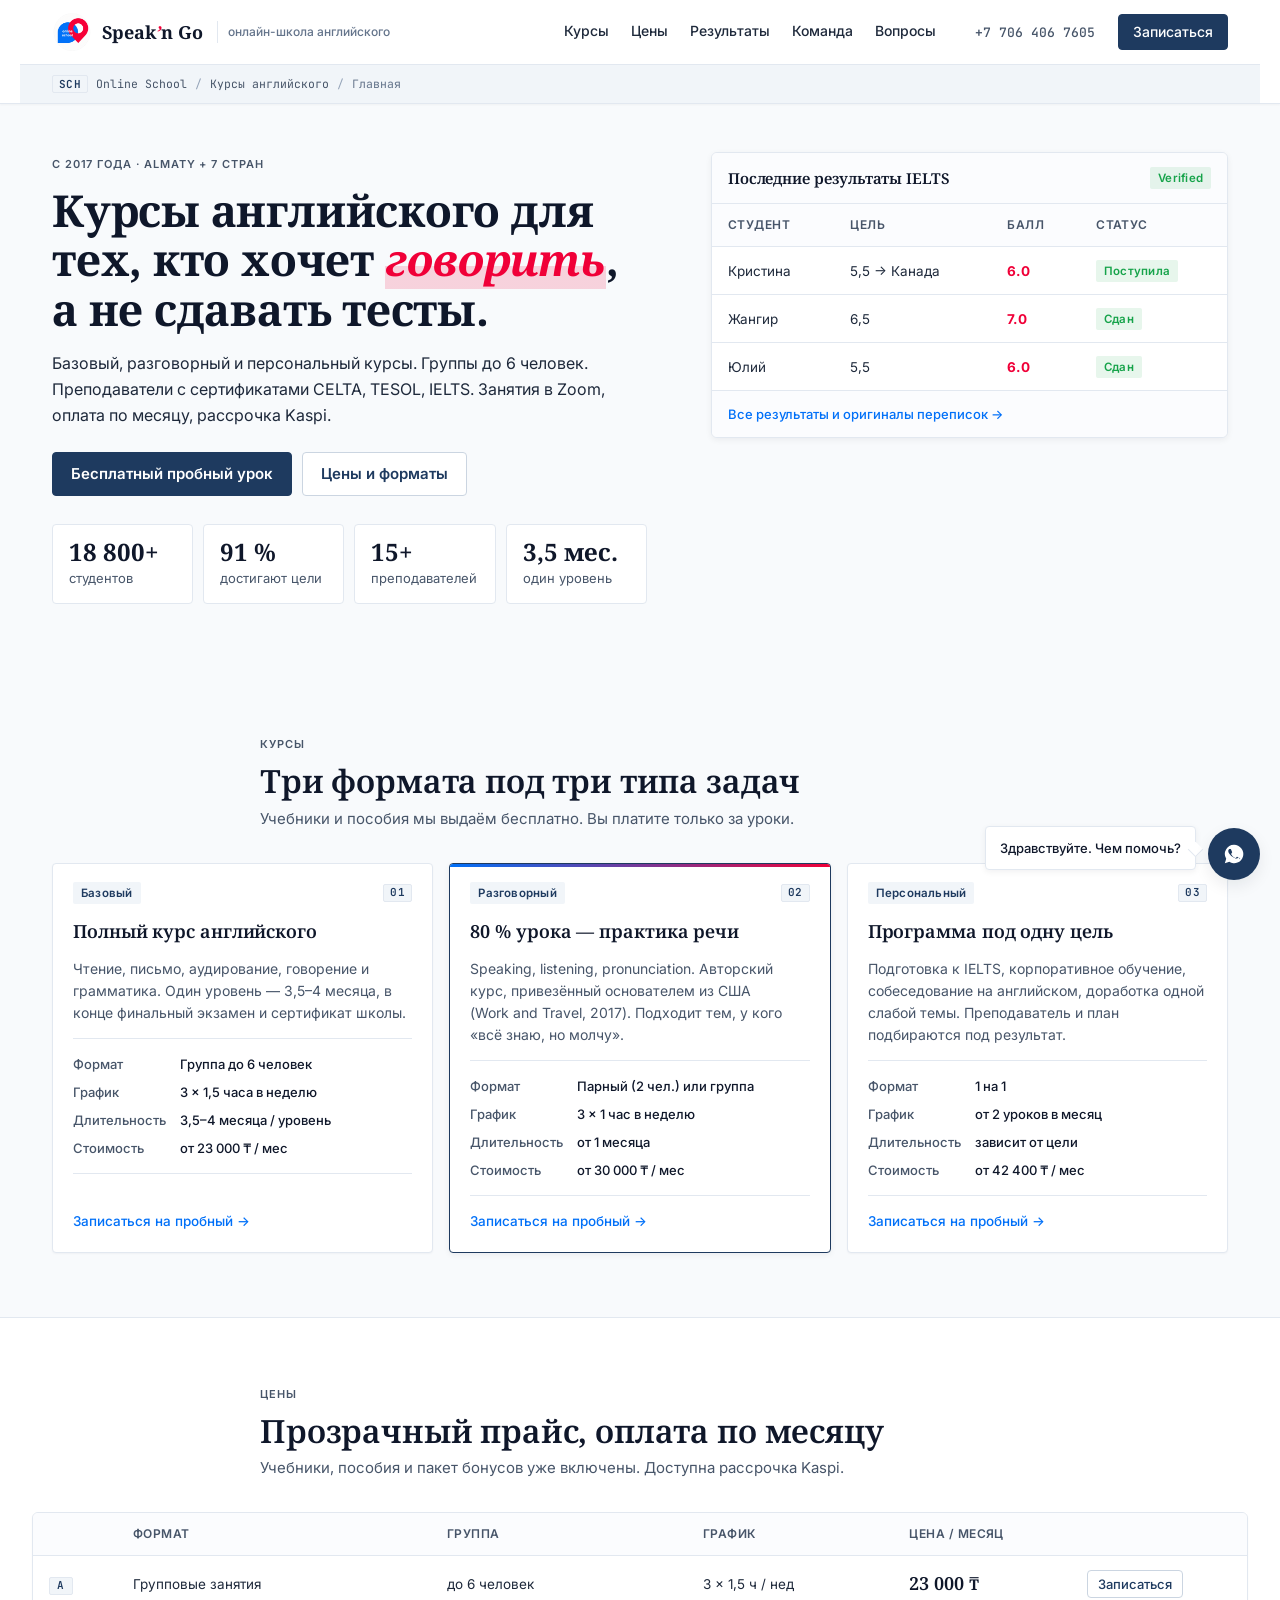
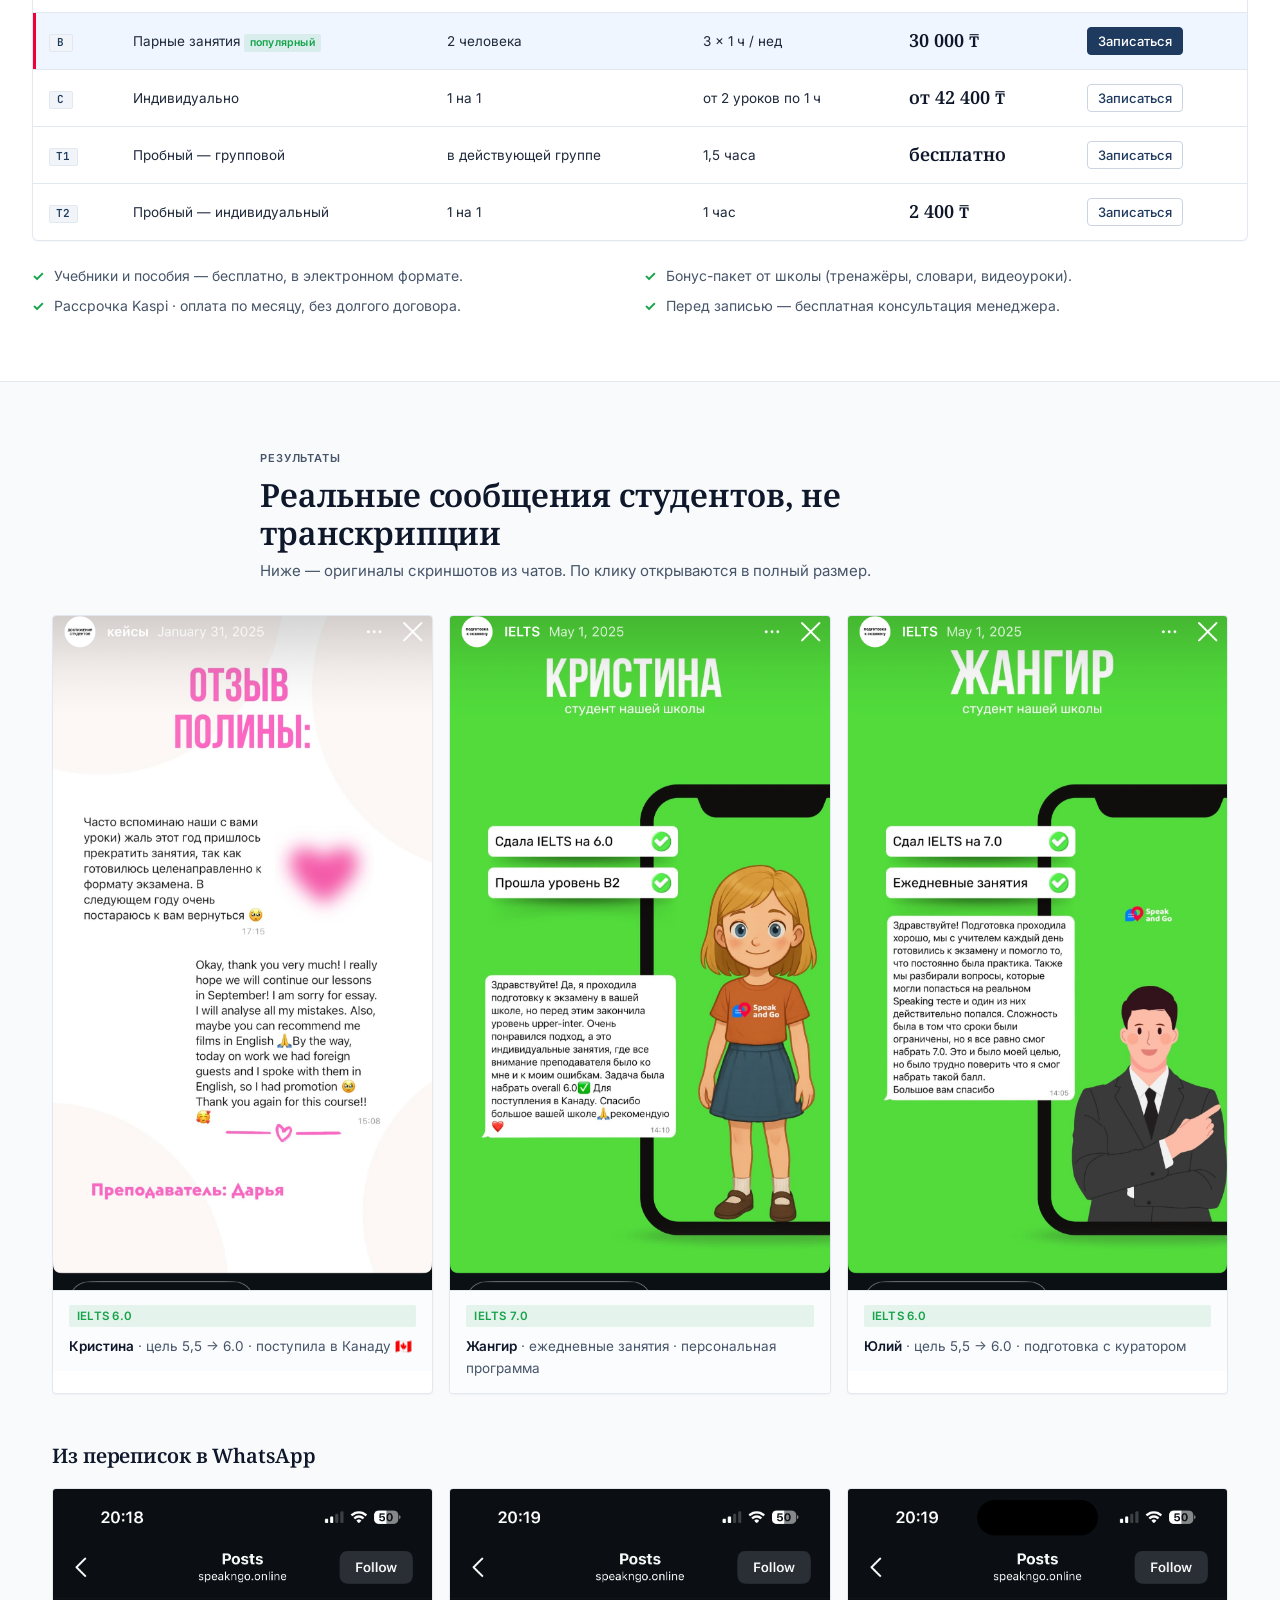
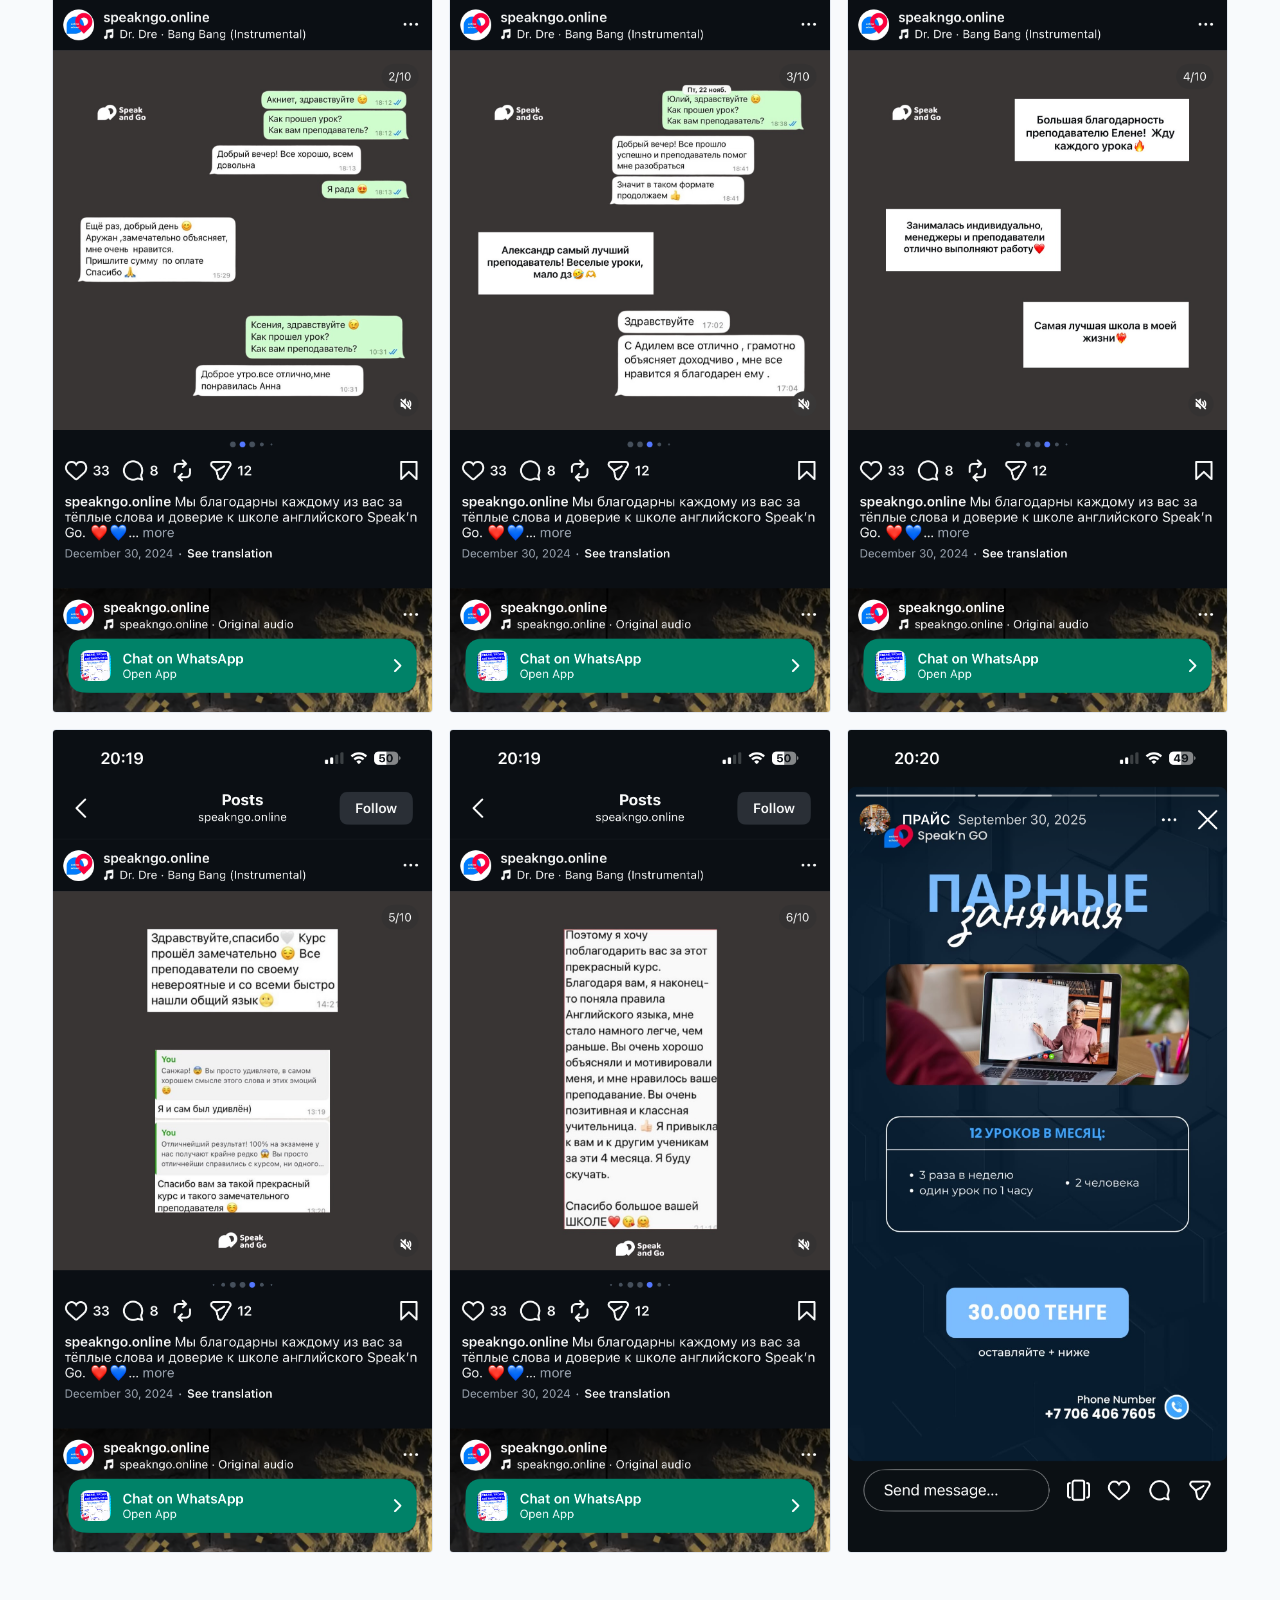
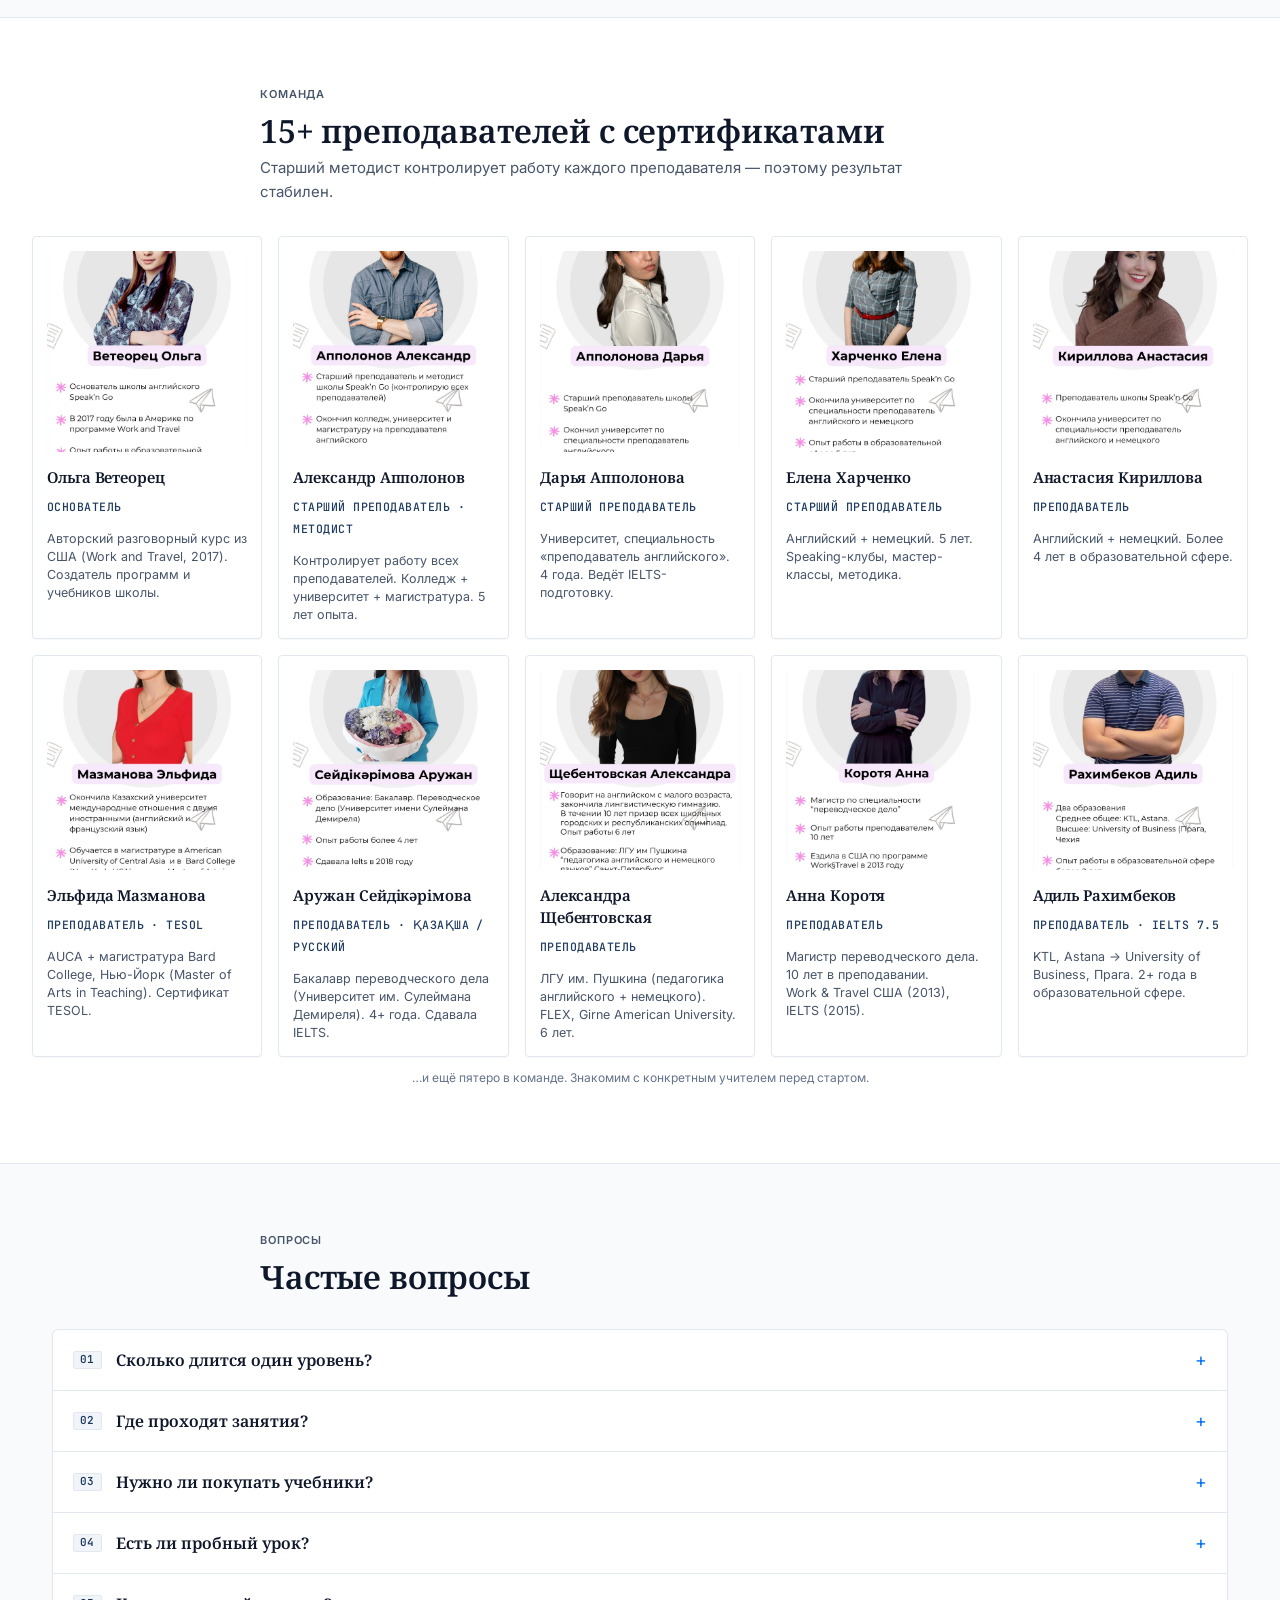
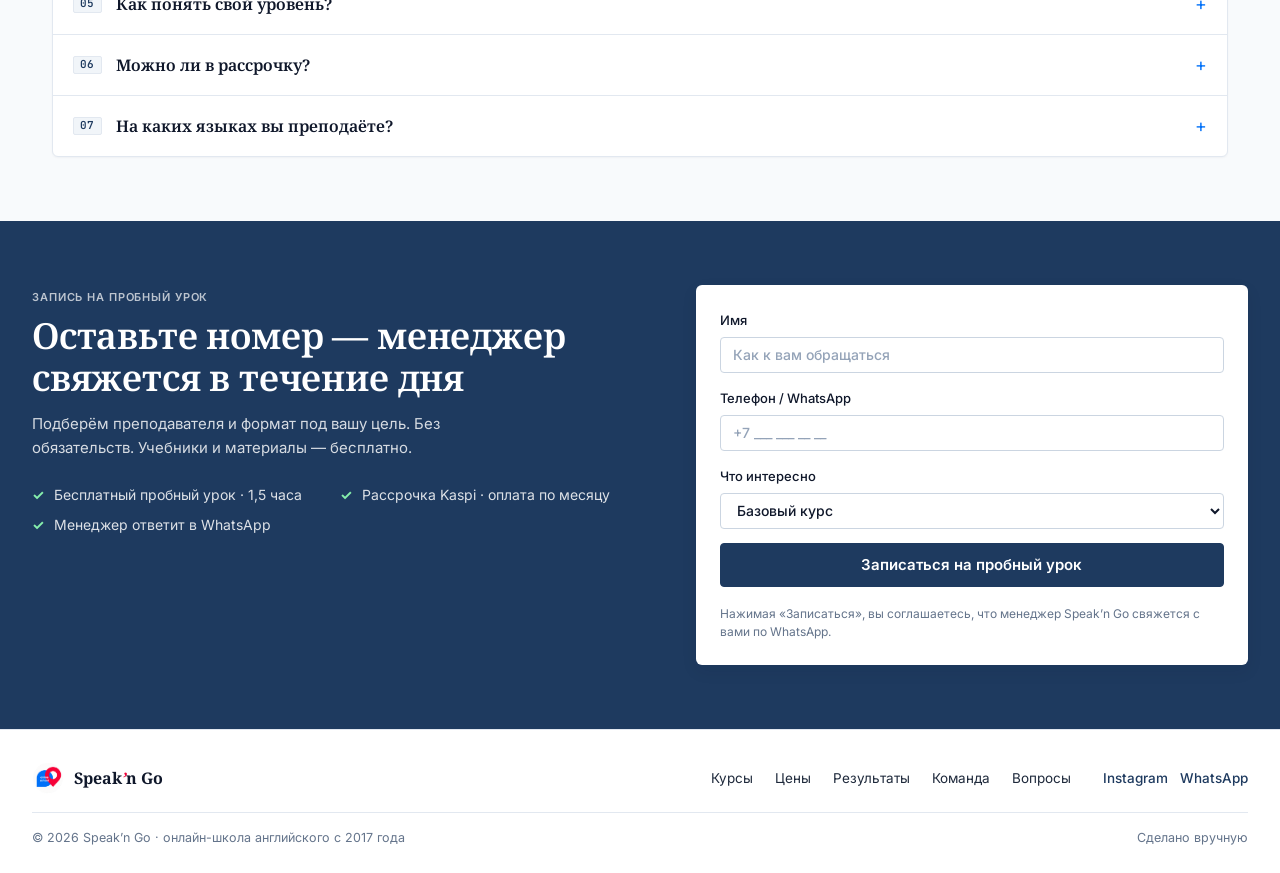
==== index.html @ 6fc5ef85 "logo: strip dark backdrop (transparent PNG); pull brand red #F00038 + brand blue #0070F8 from logo a" ====
<!doctype html>
<html lang="ru">
<head>
<meta charset="utf-8" />
<meta name="viewport" content="width=device-width,initial-scale=1,viewport-fit=cover" />
<title>Speak'n Go — онлайн-школа английского</title>
<meta name="description" content="Speak'n Go — онлайн-школа английского. Базовый, разговорный и персональный курсы. Преподаватели с CELTA, TESOL, IELTS. Группы до 6 человек. Бесплатный пробный урок." />
<meta name="theme-color" content="#1E3A5F" />

<link rel="icon" type="image/png" href="assets/logo-clean.png" />
<link rel="apple-touch-icon" href="assets/logo-clean.png" />

<meta property="og:type" content="website" />
<meta property="og:title" content="Speak'n Go — онлайн-школа английского" />
<meta property="og:description" content="Базовый, разговорный и персональный курсы. Преподаватели с CELTA, TESOL, IELTS. Группы до 6 человек. Бесплатный пробный урок." />
<meta property="og:url" content="https://speak-and-go-lake.vercel.app/" />
<meta property="og:image" content="https://speak-and-go-lake.vercel.app/assets/logo-clean.png" />
<meta name="twitter:card" content="summary_large_image" />

<link rel="preconnect" href="https://fonts.googleapis.com" />
<link rel="preconnect" href="https://fonts.gstatic.com" crossorigin />
<link href="https://fonts.googleapis.com/css2?family=Noto+Serif:ital,wght@0,400;0,600;0,700;1,400;1,600&family=Inter:wght@400;500;600;700&family=JetBrains+Mono:wght@400;500;600&display=swap" rel="stylesheet" />
<link rel="stylesheet" href="style.css" />
</head>
<body>

<a class="skip" href="#main">К содержанию</a>

<header class="topbar">
  <div class="topbar__row">
    <a class="brand" href="#top" aria-label="Speak'n Go">
      <img src="assets/logo-clean.png" alt="" width="40" height="40" />
      <span class="brand__name">Speak<span>’</span>n Go</span>
      <span class="brand__sub">онлайн-школа английского</span>
    </a>
    <nav class="topbar__nav" aria-label="Главное меню">
      <a href="#courses">Курсы</a>
      <a href="#pricing">Цены</a>
      <a href="#results">Результаты</a>
      <a href="#team">Команда</a>
      <a href="#faq">Вопросы</a>
    </nav>
    <div class="topbar__cta">
      <a class="btn btn--ghost" href="tel:+77064067605">+7 706 406 7605</a>
      <a class="btn btn--primary" href="#lead">Записаться</a>
    </div>
    <button id="burger" class="burger" aria-controls="mobileMenu" aria-expanded="false" aria-label="Меню">
      <span></span><span></span><span></span>
    </button>
  </div>
  <nav id="mobileMenu" class="mobileMenu" hidden aria-label="Мобильное меню">
    <a href="#courses" data-close>Курсы</a>
    <a href="#pricing" data-close>Цены</a>
    <a href="#results" data-close>Результаты</a>
    <a href="#team" data-close>Команда</a>
    <a href="#faq" data-close>Вопросы</a>
    <a class="btn btn--primary mobileMenu__cta" href="#lead" data-close>Записаться</a>
  </nav>
  <div class="topbar__crumb">
    <span class="kbd">SCH</span>
    <span>Online School</span>
    <span class="sep">/</span>
    <span>Курсы английского</span>
    <span class="sep">/</span>
    <span class="muted">Главная</span>
  </div>
</header>

<main id="main">

<section id="top" class="hero">
  <div class="hero__grid">
    <div class="hero__copy">
      <span class="overline">с 2017 года · Almaty + 7 стран</span>
      <h1>Курсы английского для тех, кто хочет <em>говорить</em>, а не сдавать тесты.</h1>
      <p class="lede">
        Базовый, разговорный и персональный курсы. Группы до 6 человек.
        Преподаватели с сертификатами CELTA, TESOL, IELTS. Занятия в Zoom,
        оплата по месяцу, рассрочка Kaspi.
      </p>
      <div class="hero__cta">
        <a class="btn btn--primary btn--lg" href="#lead">Бесплатный пробный урок</a>
        <a class="btn btn--secondary btn--lg" href="#pricing">Цены и форматы</a>
      </div>
      <ul class="hero__meta">
        <li><b>18 800+</b> студентов</li>
        <li><b>91 %</b> достигают цели</li>
        <li><b>15+</b> преподавателей</li>
        <li><b>3,5 мес.</b> один уровень</li>
      </ul>
    </div>

    <aside class="hero__panel" aria-label="Результаты студентов">
      <header class="panel__head">
        <h2>Последние результаты IELTS</h2>
        <span class="chip chip--ok">Verified</span>
      </header>
      <table class="data">
        <thead>
          <tr><th>Студент</th><th>Цель</th><th>Балл</th><th>Статус</th></tr>
        </thead>
        <tbody>
          <tr>
            <td>Кристина</td>
            <td>5,5 → Канада</td>
            <td><b>6.0</b></td>
            <td><span class="chip chip--ok">Поступила</span></td>
          </tr>
          <tr>
            <td>Жангир</td>
            <td>6,5</td>
            <td><b>7.0</b></td>
            <td><span class="chip chip--ok">Сдан</span></td>
          </tr>
          <tr>
            <td>Юлий</td>
            <td>5,5</td>
            <td><b>6.0</b></td>
            <td><span class="chip chip--ok">Сдан</span></td>
          </tr>
        </tbody>
      </table>
      <footer class="panel__foot">
        <a href="#results" class="link">Все результаты и оригиналы переписок →</a>
      </footer>
    </aside>
  </div>
</section>

<section id="courses" class="section">
  <header class="section__head">
    <span class="overline">Курсы</span>
    <h2>Три формата под три типа задач</h2>
    <p class="section__lead">Учебники и пособия мы выдаём бесплатно. Вы платите только за уроки.</p>
  </header>

  <div class="grid grid--3">
    <article class="card">
      <header class="card__head">
        <span class="chip chip--filter">Базовый</span>
        <span class="kbd">01</span>
      </header>
      <h3>Полный курс английского</h3>
      <p>Чтение, письмо, аудирование, говорение и грамматика. Один уровень — 3,5–4 месяца, в конце финальный экзамен и сертификат школы.</p>
      <dl class="kv">
        <dt>Формат</dt><dd>Группа до 6 человек</dd>
        <dt>График</dt><dd>3 × 1,5 часа в неделю</dd>
        <dt>Длительность</dt><dd>3,5–4 месяца / уровень</dd>
        <dt>Стоимость</dt><dd>от 23 000 ₸ / мес</dd>
      </dl>
      <a class="link" href="#lead">Записаться на пробный →</a>
    </article>

    <article class="card card--accent">
      <header class="card__head">
        <span class="chip chip--filter">Разговорный</span>
        <span class="kbd">02</span>
      </header>
      <h3>80 % урока — практика речи</h3>
      <p>Speaking, listening, pronunciation. Авторский курс, привезённый основателем из США (Work&nbsp;and&nbsp;Travel, 2017). Подходит тем, у кого «всё знаю, но молчу».</p>
      <dl class="kv">
        <dt>Формат</dt><dd>Парный (2 чел.) или группа</dd>
        <dt>График</dt><dd>3 × 1 час в неделю</dd>
        <dt>Длительность</dt><dd>от 1 месяца</dd>
        <dt>Стоимость</dt><dd>от 30 000 ₸ / мес</dd>
      </dl>
      <a class="link" href="#lead">Записаться на пробный →</a>
    </article>

    <article class="card">
      <header class="card__head">
        <span class="chip chip--filter">Персональный</span>
        <span class="kbd">03</span>
      </header>
      <h3>Программа под одну цель</h3>
      <p>Подготовка к IELTS, корпоративное обучение, собеседование на английском, доработка одной слабой темы. Преподаватель и план подбираются под результат.</p>
      <dl class="kv">
        <dt>Формат</dt><dd>1 на 1</dd>
        <dt>График</dt><dd>от 2 уроков в месяц</dd>
        <dt>Длительность</dt><dd>зависит от цели</dd>
        <dt>Стоимость</dt><dd>от 42 400 ₸ / мес</dd>
      </dl>
      <a class="link" href="#lead">Записаться на пробный →</a>
    </article>
  </div>
</section>

<section id="pricing" class="section section--alt">
  <header class="section__head">
    <span class="overline">Цены</span>
    <h2>Прозрачный прайс, оплата по месяцу</h2>
    <p class="section__lead">Учебники, пособия и пакет бонусов уже включены. Доступна рассрочка Kaspi.</p>
  </header>

  <div class="panel">
    <table class="data data--wide">
      <thead>
        <tr>
          <th></th>
          <th>Формат</th>
          <th>Группа</th>
          <th>График</th>
          <th>Цена / месяц</th>
          <th></th>
        </tr>
      </thead>
      <tbody>
        <tr>
          <td><span class="kbd">A</span></td>
          <td>Групповые занятия</td>
          <td>до 6 человек</td>
          <td>3 × 1,5 ч / нед</td>
          <td><span class="amt">23 000 ₸</span></td>
          <td><a class="btn btn--secondary btn--sm" href="#lead">Записаться</a></td>
        </tr>
        <tr class="row--selected">
          <td><span class="kbd">B</span></td>
          <td>Парные занятия <span class="chip chip--ok chip--sm">популярный</span></td>
          <td>2 человека</td>
          <td>3 × 1 ч / нед</td>
          <td><span class="amt">30 000 ₸</span></td>
          <td><a class="btn btn--primary btn--sm" href="#lead">Записаться</a></td>
        </tr>
        <tr>
          <td><span class="kbd">C</span></td>
          <td>Индивидуально</td>
          <td>1 на 1</td>
          <td>от 2 уроков по 1 ч</td>
          <td><span class="amt">от 42 400 ₸</span></td>
          <td><a class="btn btn--secondary btn--sm" href="#lead">Записаться</a></td>
        </tr>
        <tr>
          <td><span class="kbd">T1</span></td>
          <td>Пробный — групповой</td>
          <td>в действующей группе</td>
          <td>1,5 часа</td>
          <td><span class="amt">бесплатно</span></td>
          <td><a class="btn btn--secondary btn--sm" href="#lead">Записаться</a></td>
        </tr>
        <tr>
          <td><span class="kbd">T2</span></td>
          <td>Пробный — индивидуальный</td>
          <td>1 на 1</td>
          <td>1 час</td>
          <td><span class="amt">2 400 ₸</span></td>
          <td><a class="btn btn--secondary btn--sm" href="#lead">Записаться</a></td>
        </tr>
      </tbody>
    </table>
  </div>

  <ul class="bullets">
    <li>Учебники и пособия — бесплатно, в электронном формате.</li>
    <li>Бонус-пакет от школы (тренажёры, словари, видеоуроки).</li>
    <li>Рассрочка Kaspi · оплата по месяцу, без долгого договора.</li>
    <li>Перед записью — бесплатная консультация менеджера.</li>
  </ul>
</section>

<section id="results" class="section">
  <header class="section__head">
    <span class="overline">Результаты</span>
    <h2>Реальные сообщения студентов, не транскрипции</h2>
    <p class="section__lead">Ниже — оригиналы скриншотов из чатов. По клику открываются в полный размер.</p>
  </header>

  <div class="grid grid--3">
    <a class="result" href="assets/results/kristina-ielts-6.png" target="_blank" rel="noopener">
      <img src="assets/results/kristina-ielts-6.png" alt="Кристина — IELTS 6.0, поступила в Канаду" loading="lazy" />
      <div class="result__body">
        <span class="chip chip--ok">IELTS 6.0</span>
        <p><b>Кристина</b> · цель 5,5 → 6.0 · поступила в Канаду 🇨🇦</p>
      </div>
    </a>
    <a class="result" href="assets/results/zhangir-ielts-7.png" target="_blank" rel="noopener">
      <img src="assets/results/zhangir-ielts-7.png" alt="Жангир — IELTS 7.0 после ежедневных занятий" loading="lazy" />
      <div class="result__body">
        <span class="chip chip--ok">IELTS 7.0</span>
        <p><b>Жангир</b> · ежедневные занятия · персональная программа</p>
      </div>
    </a>
    <a class="result" href="assets/results/yuliy-ielts-6.png" target="_blank" rel="noopener">
      <img src="assets/results/yuliy-ielts-6.png" alt="Юлий — IELTS 6.0 при цели 5.5" loading="lazy" />
      <div class="result__body">
        <span class="chip chip--ok">IELTS 6.0</span>
        <p><b>Юлий</b> · цель 5,5 → 6.0 · подготовка с куратором</p>
      </div>
    </a>
  </div>

  <h3 class="results__sub">Из переписок в WhatsApp</h3>
  <div class="grid grid--6">
    <figure class="thumb"><img src="assets/reviews/wa-1.png" alt="Сообщение студента Speak'n Go" loading="lazy" /></figure>
    <figure class="thumb"><img src="assets/reviews/wa-2.png" alt="Сообщение студента Speak'n Go" loading="lazy" /></figure>
    <figure class="thumb"><img src="assets/reviews/wa-3.png" alt="Сообщение студента Speak'n Go" loading="lazy" /></figure>
    <figure class="thumb"><img src="assets/reviews/wa-4.png" alt="Сообщение студента Speak'n Go" loading="lazy" /></figure>
    <figure class="thumb"><img src="assets/reviews/wa-5.png" alt="Сообщение студента Speak'n Go" loading="lazy" /></figure>
    <figure class="thumb"><img src="assets/reviews/polina.png" alt="Отзыв Полины — преподаватель Дарья" loading="lazy" /></figure>
  </div>
</section>

<section id="team" class="section section--alt">
  <header class="section__head">
    <span class="overline">Команда</span>
    <h2>15+ преподавателей с сертификатами</h2>
    <p class="section__lead">Старший методист контролирует работу каждого преподавателя — поэтому результат стабилен.</p>
  </header>

  <div class="grid grid--5">

    <article class="person">
      <img src="assets/teachers/olga.png" alt="Ольга Ветеорец" loading="lazy" />
      <h4>Ольга Ветеорец</h4>
      <p class="person__role">Основатель</p>
      <p class="person__bio">Авторский разговорный курс из США (Work&nbsp;and&nbsp;Travel, 2017). Создатель программ и учебников школы.</p>
    </article>

    <article class="person">
      <img src="assets/teachers/alexandr.png" alt="Александр Апполонов" loading="lazy" />
      <h4>Александр Апполонов</h4>
      <p class="person__role">Старший преподаватель · методист</p>
      <p class="person__bio">Контролирует работу всех преподавателей. Колледж + университет + магистратура. 5 лет опыта.</p>
    </article>

    <article class="person">
      <img src="assets/teachers/darya.png" alt="Дарья Апполонова" loading="lazy" />
      <h4>Дарья Апполонова</h4>
      <p class="person__role">Старший преподаватель</p>
      <p class="person__bio">Университет, специальность «преподаватель английского». 4 года. Ведёт IELTS-подготовку.</p>
    </article>

    <article class="person">
      <img src="assets/teachers/elena.png" alt="Елена Харченко" loading="lazy" />
      <h4>Елена Харченко</h4>
      <p class="person__role">Старший преподаватель</p>
      <p class="person__bio">Английский + немецкий. 5 лет. Speaking-клубы, мастер-классы, методика.</p>
    </article>

    <article class="person">
      <img src="assets/teachers/anastasia.png" alt="Анастасия Кириллова" loading="lazy" />
      <h4>Анастасия Кириллова</h4>
      <p class="person__role">Преподаватель</p>
      <p class="person__bio">Английский + немецкий. Более 4 лет в образовательной сфере.</p>
    </article>

    <article class="person">
      <img src="assets/teachers/elfida.png" alt="Эльфида Мазманова" loading="lazy" />
      <h4>Эльфида Мазманова</h4>
      <p class="person__role">Преподаватель · TESOL</p>
      <p class="person__bio">AUCA + магистратура Bard College, Нью-Йорк (Master of Arts in Teaching). Сертификат TESOL.</p>
    </article>

    <article class="person">
      <img src="assets/teachers/aruzhan.png" alt="Аружан Сейдікәрімова" loading="lazy" />
      <h4>Аружан Сейдікәрімова</h4>
      <p class="person__role">Преподаватель · қазақша / русский</p>
      <p class="person__bio">Бакалавр переводческого дела (Университет им. Сулеймана Демиреля). 4+ года. Сдавала IELTS.</p>
    </article>

    <article class="person">
      <img src="assets/teachers/aleksandra.png" alt="Александра Щебентовская" loading="lazy" />
      <h4>Александра Щебентовская</h4>
      <p class="person__role">Преподаватель</p>
      <p class="person__bio">ЛГУ им. Пушкина (педагогика английского + немецкого). FLEX, Girne American University. 6 лет.</p>
    </article>

    <article class="person">
      <img src="assets/teachers/anna.png" alt="Анна Коротя" loading="lazy" />
      <h4>Анна Коротя</h4>
      <p class="person__role">Преподаватель</p>
      <p class="person__bio">Магистр переводческого дела. 10 лет в преподавании. Work&nbsp;&amp;&nbsp;Travel США (2013), IELTS (2015).</p>
    </article>

    <article class="person">
      <img src="assets/teachers/adil.png" alt="Адиль Рахимбеков" loading="lazy" />
      <h4>Адиль Рахимбеков</h4>
      <p class="person__role">Преподаватель · IELTS 7.5</p>
      <p class="person__bio">KTL, Astana → University of Business, Прага. 2+ года в образовательной сфере.</p>
    </article>

  </div>
  <p class="muted small center">…и ещё пятеро в команде. Знакомим с конкретным учителем перед стартом.</p>
</section>

<section id="faq" class="section">
  <header class="section__head">
    <span class="overline">Вопросы</span>
    <h2>Частые вопросы</h2>
  </header>
  <div class="qa">
    <details>
      <summary><span class="kbd">01</span> Сколько длится один уровень?</summary>
      <p>В среднем 3,5–4 месяца. Зависит от количества занятий в неделю. В конце уровня — финальный экзамен; чтобы перейти дальше, нужно набрать 70 %+. После сдачи студент получает сертификат об окончании уровня.</p>
    </details>
    <details>
      <summary><span class="kbd">02</span> Где проходят занятия?</summary>
      <p>Онлайн, на платформе Zoom или Google Meet. Преподаватель видит вас, вы видите его и материалы. Все занятия записываются и остаются у вас.</p>
    </details>
    <details>
      <summary><span class="kbd">03</span> Нужно ли покупать учебники?</summary>
      <p>Нет. Все учебные материалы мы выдаём бесплатно в электронном формате — плюс пакет бонусов от школы.</p>
    </details>
    <details>
      <summary><span class="kbd">04</span> Есть ли пробный урок?</summary>
      <p>Да, два варианта. Бесплатно — в действующей группе вашего уровня (1,5 часа). Индивидуально — 2 400 ₸ за 1 час, изучаете первую тему вашего курса. Перед уроком менеджер бесплатно подбирает группу.</p>
    </details>
    <details>
      <summary><span class="kbd">05</span> Как понять свой уровень?</summary>
      <p>Перед записью наш менеджер проводит бесплатную консультацию: выявляет цели, желания и текущий уровень — после этого предлагает формат и программу.</p>
    </details>
    <details>
      <summary><span class="kbd">06</span> Можно ли в рассрочку?</summary>
      <p>Да, доступна рассрочка Kaspi. Также можно платить помесячно — без долгого договора.</p>
    </details>
    <details>
      <summary><span class="kbd">07</span> На каких языках вы преподаёте?</summary>
      <p>Объясняем на русском и казахском. Есть преподаватели, которые ведут уроки полностью на казахском.</p>
    </details>
  </div>
</section>

<section id="lead" class="section lead">
  <div class="lead__grid">
    <div class="lead__copy">
      <span class="overline overline--invert">Запись на пробный урок</span>
      <h2>Оставьте номер — менеджер свяжется в течение дня</h2>
      <p>Подберём преподавателя и формат под вашу цель. Без обязательств. Учебники и материалы — бесплатно.</p>
      <ul class="bullets bullets--invert">
        <li>Бесплатный пробный урок · 1,5 часа</li>
        <li>Рассрочка Kaspi · оплата по месяцу</li>
        <li>Менеджер ответит в WhatsApp</li>
      </ul>
    </div>
    <form class="lead__form" id="leadForm" onsubmit="return submitLead(event)" novalidate>
      <label>Имя
        <input type="text" name="name" required autocomplete="name" placeholder="Как к вам обращаться" />
      </label>
      <label>Телефон / WhatsApp
        <input type="tel" name="phone" required autocomplete="tel" placeholder="+7 ___ ___ __ __" />
      </label>
      <label>Что интересно
        <select name="course">
          <option value="basic">Базовый курс</option>
          <option value="speaking">Разговорный</option>
          <option value="personal">Персональный (IELTS / собеседование / корп.)</option>
          <option value="kids">Для ребёнка</option>
          <option value="other">Подскажите</option>
        </select>
      </label>
      <button class="btn btn--primary btn--lg" type="submit">Записаться на пробный урок</button>
      <p class="form__note">Нажимая «Записаться», вы соглашаетесь, что менеджер Speak<span>’</span>n Go свяжется с вами по WhatsApp.</p>
    </form>
  </div>
</section>

</main>

<footer class="footer">
  <div class="footer__row">
    <a class="brand brand--foot" href="#top" aria-label="Speak'n Go">
      <img src="assets/logo-clean.png" alt="" width="32" height="32" />
      <span class="brand__name">Speak<span>’</span>n Go</span>
    </a>
    <nav class="footer__nav" aria-label="Подвал">
      <a href="#courses">Курсы</a>
      <a href="#pricing">Цены</a>
      <a href="#results">Результаты</a>
      <a href="#team">Команда</a>
      <a href="#faq">Вопросы</a>
    </nav>
    <div class="footer__contacts">
      <a href="https://instagram.com/speakngo.online" target="_blank" rel="noopener">Instagram</a>
      <a href="#lead">WhatsApp</a>
    </div>
  </div>
  <div class="footer__legal">
    <span>© <span id="year"></span> Speak<span>’</span>n Go · онлайн-школа английского с 2017 года</span>
    <span class="muted">Сделано вручную</span>
  </div>
</footer>

<button class="wa-float" id="chatToggle" aria-controls="chat" aria-expanded="false" aria-label="Открыть чат">
  <svg width="22" height="22" viewBox="0 0 24 24" aria-hidden="true"><path fill="currentColor" d="M12 2a10 10 0 0 0-8.5 15.2L2 22l4.9-1.5A10 10 0 1 0 12 2Zm5 13.6c-.2.6-1.2 1.2-1.7 1.3-.5.1-1.1.1-1.7-.1-.4-.1-1-.3-1.6-.6a13 13 0 0 1-5.1-4.5 5.7 5.7 0 0 1-1.2-3c0-.6.2-1.2.6-1.6.4-.4.8-.5 1-.5h.7c.2 0 .5-.1.8.6l1.1 2.6c.1.2.1.4 0 .6l-.4.6-.5.6c-.2.2-.3.4-.1.7.2.3.9 1.4 1.9 2.3 1.3 1.1 2.4 1.5 2.7 1.7.3.1.5.1.7-.1l.8-.9c.2-.3.5-.2.7-.1l2.3 1.1c.3.1.5.2.6.4.1.2.1.5-.1 1.1Z"/></svg>
</button>
<div class="wa-greeting" id="chatGreeting">Здравствуйте. Чем помочь?</div>

<aside class="chat" id="chat" hidden aria-label="Чат школы">
  <header class="chat__head">
    <div>
      <strong>Speak<span>’</span>n Go</strong>
      <small><span class="dot"></span> онлайн · ответим за 5 минут</small>
    </div>
    <button id="chatClose" aria-label="Закрыть">×</button>
  </header>
  <div class="chat__body" id="chatBody">
    <div class="chat__msg chat__msg--in">Здравствуйте. Я менеджер Speak<span>’</span>n Go. Что вас интересует?</div>
  </div>
  <div class="chat__quick">
    <button data-q="trial">Пробный урок</button>
    <button data-q="price">Стоимость</button>
    <button data-q="format">Как проходят занятия</button>
    <button data-q="ielts">IELTS-подготовка</button>
    <button data-q="kids">Можно ли ребёнку</button>
    <button data-q="kaspi">Рассрочка</button>
  </div>
  <a class="btn btn--primary btn--block chat__cta" href="#lead" data-close-chat>Оставить заявку</a>
</aside>

<script src="script.js"></script>
</body>
</html>
---- style.css ----
/* =========================================================================
   Speak'n Go — CorpScale (per .design/DESIGN.md)
   Navy + slate + blue · Noto Serif headlines · Inter body · JetBrains Mono
   ========================================================================= */

:root{
  --primary:#1E3A5F;        /* navy */
  --primary-2:#162D4A;      /* navy hover */
  --secondary:#475569;      /* slate */
  --tertiary:#0070F8;       /* link blue — sampled from logo */
  --tertiary-2:#0057C2;
  --brand-red:#F00038;      /* pin red — sampled from logo */
  --brand-red-2:#C70030;
  --brand-blue:#0070F8;     /* bubble blue — sampled from logo */
  --bg:#F8FAFC;
  --surface:#FFFFFF;
  --ink:#0F172A;
  --ink-2:#1E293B;
  --muted:#64748B;
  --muted-2:#94A3B8;
  --border:#E2E8F0;
  --border-2:#CBD5E1;
  --rail:#F1F5F9;
  --ok:#16A34A;
  --ok-bg:rgba(22,163,74,.10);
  --warn:#CA8A04;
  --info:#2563EB;
  --info-bg:rgba(37,99,235,.10);

  --r-sm:2px;
  --r:4px;
  --r-lg:6px;
  --r-xl:8px;

  --shadow-1:0 1px 2px rgba(15,23,42,.04);
  --shadow-2:0 2px 6px rgba(15,23,42,.06);
  --shadow-3:0 6px 16px rgba(15,23,42,.08);
  --shadow-4:0 12px 32px rgba(15,23,42,.12);

  --serif:'Noto Serif',Georgia,'Times New Roman',serif;
  --sans:'Inter',-apple-system,Segoe UI,Roboto,sans-serif;
  --mono:'JetBrains Mono',ui-monospace,SFMono-Regular,Menlo,monospace;

  --pad:clamp(16px,4vw,32px);
  --max:1240px;
}

*{box-sizing:border-box}
html{scroll-behavior:smooth;-webkit-text-size-adjust:100%}
body{
  margin:0;background:var(--bg);color:var(--ink-2);
  font-family:var(--sans);font-size:14px;line-height:22px;
  -webkit-font-smoothing:antialiased;text-rendering:optimizeLegibility;
}
body.no-scroll{overflow:hidden}
img{max-width:100%;height:auto;display:block}
a{color:inherit;text-decoration:none}
button{font:inherit;cursor:pointer;background:none;border:0}

.skip{position:absolute;left:-9999px}
.skip:focus{left:8px;top:8px;background:var(--primary);color:#fff;padding:8px 12px;border-radius:var(--r);z-index:1000}

/* Typography utility classes */
.overline{font-family:var(--sans);font-size:11px;line-height:16px;font-weight:600;letter-spacing:.08em;text-transform:uppercase;color:var(--secondary);display:inline-block}
.overline--invert{color:rgba(255,255,255,.7)}
.kbd{display:inline-flex;align-items:center;justify-content:center;min-width:24px;height:18px;padding:0 6px;background:var(--rail);border:1px solid var(--border);border-radius:var(--r-sm);font-family:var(--mono);font-size:11px;line-height:1;font-weight:600;color:var(--primary);letter-spacing:.04em}
.muted{color:var(--muted)}
.small{font-size:12px;line-height:18px}
.center{text-align:center}
.link{color:var(--tertiary);font-weight:500}
.link:hover{color:var(--tertiary-2);text-decoration:underline;text-underline-offset:2px}

h1,h2,h3,h4{font-family:var(--serif);font-weight:700;color:var(--ink);margin:0;letter-spacing:-.005em}
h1{font-size:clamp(30px,4.4vw,44px);line-height:1.12;font-weight:700}
h1 em{font-style:italic;color:var(--brand-red);font-weight:700;background:linear-gradient(180deg,transparent 62%,rgba(240,0,56,.16) 62%);padding:0 .04em}
h2{font-size:24px;line-height:32px;font-weight:600}
h3{font-size:18px;line-height:26px;font-weight:600}
h4{font-size:15px;line-height:22px;font-weight:600}

/* ====================== TOP BAR ====================== */
.topbar{position:sticky;top:0;z-index:100;background:var(--surface);border-bottom:1px solid var(--border);box-shadow:var(--shadow-1)}
.topbar__row{
  max-width:var(--max);margin:0 auto;padding:0 var(--pad);
  display:flex;align-items:center;gap:24px;height:64px;
}
.brand{display:inline-flex;align-items:center;gap:10px;color:var(--ink)}
.brand img{width:40px;height:40px;display:block}
.brand__name{font-family:var(--serif);font-weight:700;font-size:18px;line-height:1;color:var(--ink)}
.brand__name span{color:var(--brand-red);font-style:italic;font-weight:700}
.brand__sub{display:none;font-size:12px;color:var(--muted);font-weight:500}
@media (min-width:1024px){.brand__sub{display:inline-block;border-left:1px solid var(--border);padding-left:10px;margin-left:4px}}

.topbar__nav{display:none;gap:22px;margin-left:auto}
.topbar__nav a{font-size:14px;font-weight:500;color:var(--ink-2);padding:6px 0;border-bottom:2px solid transparent}
.topbar__nav a:hover{color:var(--primary);border-bottom-color:var(--primary)}
.topbar__cta{display:none;gap:8px;margin-left:0}
@media (min-width:1024px){
  .topbar__nav{display:inline-flex}
  .topbar__cta{display:inline-flex}
}

.burger{display:inline-flex;flex-direction:column;justify-content:center;align-items:center;gap:4px;margin-left:auto;width:40px;height:40px;border:1px solid var(--border-2);border-radius:var(--r);background:#fff}
.burger span{width:18px;height:1.5px;background:var(--ink-2);border-radius:1px}
@media (min-width:1024px){.burger{display:none}}

/* Mobile menu — only ever visible when [hidden] is removed AND on small screens */
.mobileMenu{display:none}
.mobileMenu[hidden]{display:none!important}
@media (max-width:1023px){
  .mobileMenu:not([hidden]){
    display:flex;flex-direction:column;gap:4px;
    padding:12px var(--pad) 16px;border-top:1px solid var(--border);
    background:var(--surface);
  }
  .mobileMenu a{padding:12px 8px;font-size:15px;font-weight:500;color:var(--ink-2);border-radius:var(--r)}
  .mobileMenu a:hover{background:var(--rail)}
  .mobileMenu__cta{margin-top:8px;background:var(--primary);color:#fff!important;text-align:center;border-radius:var(--r)}
}

.topbar__crumb{
  max-width:var(--max);margin:0 auto;padding:8px var(--pad);
  display:flex;flex-wrap:wrap;align-items:center;gap:8px;
  font-family:var(--mono);font-size:11.5px;color:var(--secondary);
  border-top:1px solid var(--border);background:var(--rail);
}
.topbar__crumb .sep{color:var(--muted-2)}

/* ====================== BUTTONS ====================== */
.btn{
  display:inline-flex;align-items:center;justify-content:center;gap:6px;
  height:36px;padding:0 14px;border-radius:var(--r);
  font-family:var(--sans);font-size:14px;font-weight:500;line-height:1;
  border:1px solid transparent;transition:background .12s,border-color .12s,color .12s;
  white-space:nowrap;
}
.btn--sm{height:28px;padding:0 10px;font-size:13px}
.btn--lg{height:44px;padding:0 18px;font-size:15px;font-weight:600}
.btn--primary{background:var(--primary);color:#fff;border-color:var(--primary)}
.btn--primary:hover{background:var(--primary-2);border-color:var(--primary-2)}
.btn--secondary{background:var(--surface);color:var(--primary);border-color:var(--border-2)}
.btn--secondary:hover{background:var(--rail)}
.btn--ghost{background:transparent;color:var(--secondary);border-color:transparent;font-family:var(--mono);font-size:13px;font-weight:500}
.btn--ghost:hover{color:var(--primary);background:var(--rail)}
.btn--block{width:100%}

/* ====================== HERO ====================== */
.hero{max-width:var(--max);margin:0 auto;padding:48px var(--pad) 64px}
.hero__grid{display:grid;grid-template-columns:1fr;gap:40px;align-items:start}
@media (min-width:960px){.hero__grid{grid-template-columns:1.15fr 1fr;gap:64px}}
.hero__copy h1{margin:12px 0 16px}
.lede{font-size:16px;line-height:26px;color:var(--ink-2);max-width:580px;margin:0 0 24px}
.hero__cta{display:flex;flex-wrap:wrap;gap:10px;margin-bottom:28px}
.hero__meta{list-style:none;padding:0;margin:0;display:grid;grid-template-columns:repeat(2,1fr);gap:10px}
.hero__meta li{padding:14px 16px;background:var(--surface);border:1px solid var(--border);border-radius:var(--r);font-size:13px;color:var(--secondary)}
.hero__meta b{display:block;font-family:var(--serif);font-weight:700;font-size:24px;line-height:1.1;color:var(--ink);margin-bottom:2px}
@media (min-width:560px){.hero__meta{grid-template-columns:repeat(4,1fr)}}

.hero__panel{background:var(--surface);border:1px solid var(--border);border-radius:var(--r-lg);box-shadow:var(--shadow-2);overflow:hidden}
.panel__head{display:flex;align-items:center;justify-content:space-between;gap:12px;padding:14px 16px;border-bottom:1px solid var(--border);background:#FBFCFE}
.panel__head h2{font-size:15px;line-height:22px;font-weight:600;color:var(--ink)}
.panel__foot{padding:12px 16px;border-top:1px solid var(--border);background:#FBFCFE;font-size:13px}

/* ====================== DATA TABLE ====================== */
.data{width:100%;border-collapse:collapse;font-size:13.5px}
.data thead th{
  text-align:left;padding:10px 16px;border-bottom:1px solid var(--border);
  font-weight:600;font-size:12px;letter-spacing:.04em;text-transform:uppercase;
  color:var(--secondary);background:#FBFCFE;
}
.data tbody td{padding:12px 16px;border-bottom:1px solid var(--border);vertical-align:middle;color:var(--ink-2)}
.data tbody tr:last-child td{border-bottom:0}
.data tbody tr:hover{background:#FBFCFE}
.data b{color:var(--brand-red);font-weight:700}
.data .amt{font-family:var(--serif);font-weight:600;font-size:18px;color:var(--ink)}
.data--wide tbody td{padding:14px 16px}
.row--selected{background:#EFF6FF!important;box-shadow:inset 3px 0 0 0 var(--brand-red)}
.row--selected td{color:var(--ink)}

/* ====================== CHIPS ====================== */
.chip{display:inline-flex;align-items:center;gap:4px;padding:3px 8px;border-radius:var(--r-sm);font-family:var(--sans);font-size:11.5px;font-weight:600;line-height:1.4;letter-spacing:.02em}
.chip--filter{background:var(--rail);color:var(--primary)}
.chip--ok{background:var(--ok-bg);color:var(--ok)}
.chip--info{background:var(--info-bg);color:var(--info)}
.chip--sm{padding:2px 6px;font-size:10.5px}

/* ====================== SECTIONS ====================== */
.section{max-width:var(--max);margin:0 auto;padding:64px var(--pad)}
.section--alt{background:var(--surface);max-width:none;border-top:1px solid var(--border);border-bottom:1px solid var(--border)}
.section--alt > *{max-width:var(--max);margin-left:auto;margin-right:auto}
.section__head{margin:0 auto 32px;max-width:760px}
.section__head h2{margin:8px 0 6px;font-size:clamp(24px,3vw,32px);line-height:1.2}
.section__lead{color:var(--secondary);font-size:15px;line-height:24px;margin:0;max-width:680px}

.grid{display:grid;gap:16px}
.grid--3{grid-template-columns:1fr}
.grid--5{grid-template-columns:repeat(2,1fr)}
.grid--6{grid-template-columns:repeat(2,1fr)}
@media (min-width:640px){.grid--6{grid-template-columns:repeat(3,1fr)}}
@media (min-width:760px){.grid--3{grid-template-columns:repeat(3,1fr)};.grid--5{grid-template-columns:repeat(3,1fr)}}
@media (min-width:1024px){.grid--5{grid-template-columns:repeat(5,1fr)};.grid--6{grid-template-columns:repeat(6,1fr)}}

/* ====================== CARDS ====================== */
.card{
  background:var(--surface);border:1px solid var(--border);border-radius:var(--r);
  padding:20px;display:flex;flex-direction:column;gap:14px;
  box-shadow:var(--shadow-1);transition:box-shadow .15s,border-color .15s;
}
.card:hover{box-shadow:var(--shadow-2);border-color:var(--border-2)}
.card--accent{border-color:var(--primary);box-shadow:var(--shadow-2);position:relative}
.card--accent::before{content:"";display:block;position:absolute;top:0;left:0;right:0;height:3px;background:linear-gradient(90deg,var(--brand-blue) 0%,var(--brand-red) 100%);border-radius:var(--r) var(--r) 0 0}
.card__head{display:flex;align-items:center;justify-content:space-between;gap:8px;margin-top:-2px}
.card h3{margin:0}
.card p{margin:0;color:var(--secondary);font-size:14px;line-height:22px}
.kv{display:grid;grid-template-columns:auto 1fr;gap:6px 14px;margin:0;padding:14px 0;border-top:1px solid var(--border);border-bottom:1px solid var(--border);font-size:13px}
.kv dt{color:var(--secondary);font-weight:500}
.kv dd{margin:0;color:var(--ink);font-weight:500}
.card .link{margin-top:auto;font-size:13.5px}

/* ====================== PRICING PANEL ====================== */
.panel{background:var(--surface);border:1px solid var(--border);border-radius:var(--r-lg);box-shadow:var(--shadow-1);overflow:hidden}
.bullets{list-style:none;padding:0;margin:24px 0 0;display:grid;grid-template-columns:1fr;gap:8px}
.bullets li{position:relative;padding-left:22px;font-size:14px;color:var(--secondary)}
.bullets li::before{content:"✓";position:absolute;left:0;top:0;color:var(--ok);font-weight:700}
@media (min-width:760px){.bullets{grid-template-columns:repeat(2,1fr)}}
.bullets--invert li{color:rgba(255,255,255,.85)}
.bullets--invert li::before{color:#86EFAC}

/* ====================== RESULTS ====================== */
.result{
  display:flex;flex-direction:column;background:var(--surface);
  border:1px solid var(--border);border-radius:var(--r);overflow:hidden;
  box-shadow:var(--shadow-1);transition:box-shadow .15s,transform .15s;
}
.result:hover{box-shadow:var(--shadow-3)}
.result img{aspect-ratio:9/16;object-fit:cover;width:100%;background:#DCFCE7}
.result__body{padding:14px 16px;display:flex;flex-direction:column;gap:8px;border-top:1px solid var(--border);background:#FBFCFE}
.result__body p{margin:0;font-size:13.5px;color:var(--secondary)}
.result__body b{color:var(--ink);font-weight:600}

.results__sub{margin:48px 0 18px;font-family:var(--serif);font-weight:600;font-size:20px;line-height:28px;color:var(--ink)}
.thumb{margin:0;background:var(--surface);border:1px solid var(--border);border-radius:var(--r);overflow:hidden}

/* ====================== TEAM ====================== */
.person{
  background:var(--surface);border:1px solid var(--border);border-radius:var(--r);
  padding:14px;display:flex;flex-direction:column;gap:8px;box-shadow:var(--shadow-1);
}
.person img{width:100%;aspect-ratio:1/1;object-fit:cover;border-radius:var(--r);background:var(--rail)}
.person h4{margin:6px 0 0}
.person__role{margin:0;font-family:var(--mono);font-size:11.5px;letter-spacing:.04em;color:var(--primary);font-weight:500;text-transform:uppercase}
.person__bio{margin:4px 0 0;font-size:12.5px;line-height:18px;color:var(--secondary)}

/* ====================== FAQ ====================== */
.qa{background:var(--surface);border:1px solid var(--border);border-radius:var(--r-lg);overflow:hidden;box-shadow:var(--shadow-1)}
.qa details{border-bottom:1px solid var(--border)}
.qa details:last-child{border-bottom:0}
.qa details[open]{background:#FBFCFE}
.qa summary{display:flex;align-items:center;gap:14px;padding:18px 20px;cursor:pointer;list-style:none;font-family:var(--serif);font-size:16px;line-height:24px;font-weight:600;color:var(--ink)}
.qa summary::-webkit-details-marker{display:none}
.qa summary::after{content:"+";margin-left:auto;color:var(--tertiary);font-family:var(--sans);font-size:18px;line-height:1;font-weight:400}
.qa details[open] summary::after{content:"−"}
.qa p{margin:0;padding:0 20px 20px 60px;font-size:14px;line-height:22px;color:var(--ink-2)}

/* ====================== LEAD ====================== */
.lead{background:var(--primary);color:#fff;padding:64px var(--pad);max-width:none}
.lead__grid{max-width:var(--max);margin:0 auto;display:grid;grid-template-columns:1fr;gap:32px}
@media (min-width:960px){.lead__grid{grid-template-columns:1.1fr 1fr;gap:56px}}
.lead__copy h2{color:#fff;margin:8px 0 12px;font-size:clamp(26px,3.4vw,36px);line-height:1.18}
.lead__copy p{color:rgba(255,255,255,.82);font-size:15px;line-height:24px;margin:0 0 18px;max-width:480px}

.lead__form{
  background:var(--surface);color:var(--ink);
  border-radius:var(--r-lg);padding:24px;display:flex;flex-direction:column;gap:14px;
  box-shadow:var(--shadow-3);
}
.lead__form label{display:flex;flex-direction:column;gap:6px;font-size:13px;font-weight:500;color:var(--ink)}
.lead__form input,.lead__form select{
  font:inherit;font-size:14px;height:36px;padding:0 12px;
  border:1px solid var(--border-2);border-radius:var(--r);background:#fff;color:var(--ink);
  transition:border-color .12s,box-shadow .12s;
}
.lead__form input:hover,.lead__form select:hover{border-color:var(--secondary)}
.lead__form input:focus,.lead__form select:focus{outline:0;border-color:var(--primary);box-shadow:0 0 0 3px rgba(30,58,95,.12)}
.lead__form input::placeholder{color:var(--muted-2)}
.form__note{margin:4px 0 0;font-size:12px;line-height:18px;color:var(--muted)}

/* ====================== FOOTER ====================== */
.footer{background:var(--surface);border-top:1px solid var(--border);padding:32px var(--pad) 24px;color:var(--secondary)}
.footer__row{max-width:var(--max);margin:0 auto;display:flex;flex-wrap:wrap;align-items:center;gap:20px 32px;padding-bottom:18px;border-bottom:1px solid var(--border)}
.brand--foot img{width:32px;height:32px;display:block}
.brand--foot .brand__name{font-size:16px}
.footer__nav{display:flex;flex-wrap:wrap;gap:14px 22px;margin-left:auto}
.footer__nav a{font-size:13.5px;color:var(--ink-2)}
.footer__nav a:hover{color:var(--primary)}
.footer__contacts{display:flex;gap:12px;font-size:13.5px;font-weight:500}
.footer__contacts a{color:var(--primary)}
.footer__legal{max-width:var(--max);margin:14px auto 0;display:flex;flex-wrap:wrap;justify-content:space-between;gap:8px;font-size:12.5px;color:var(--muted)}

/* ====================== FLOATING WA + CHAT ====================== */
.wa-float{
  position:fixed;right:20px;bottom:20px;z-index:60;
  width:52px;height:52px;border-radius:50%;
  background:var(--primary);color:#fff;
  display:inline-flex;align-items:center;justify-content:center;
  box-shadow:var(--shadow-3);transition:background .15s;
}
.wa-float:hover{background:var(--primary-2)}
.wa-greeting{
  position:fixed;right:84px;bottom:30px;z-index:59;
  background:var(--surface);color:var(--ink);
  padding:10px 14px;font-size:13px;font-weight:500;
  border:1px solid var(--border);border-radius:var(--r);box-shadow:var(--shadow-2);
  max-width:230px;
}
.wa-greeting.is-hidden{display:none}
.wa-greeting::after{content:"";position:absolute;right:-6px;bottom:14px;width:10px;height:10px;background:var(--surface);transform:rotate(45deg);border-right:1px solid var(--border);border-bottom:1px solid var(--border)}

.chat{
  position:fixed;right:20px;bottom:84px;z-index:61;
  width:min(360px,calc(100vw - 40px));max-height:min(560px,calc(100vh - 130px));
  background:var(--surface);border:1px solid var(--border);border-radius:var(--r-xl);
  box-shadow:var(--shadow-4);display:flex;flex-direction:column;overflow:hidden;
}
.chat[hidden]{display:none}
.chat__head{display:flex;align-items:center;gap:10px;padding:12px 16px;background:var(--primary);color:#fff}
.chat__head strong{display:block;font-family:var(--serif);font-size:15px;font-weight:600}
.chat__head strong span{color:var(--brand-red);font-style:italic;font-weight:700}
.chat__head small{display:flex;align-items:center;gap:6px;font-family:var(--mono);font-size:11px;color:rgba(255,255,255,.7)}
.chat__head .dot{width:6px;height:6px;border-radius:50%;background:#22C55E;display:inline-block}
.chat__head button{margin-left:auto;width:26px;height:26px;color:#fff;font-size:20px;line-height:1;border-radius:var(--r-sm)}
.chat__head button:hover{background:rgba(255,255,255,.1)}
.chat__body{flex:1;overflow-y:auto;padding:14px 16px;display:flex;flex-direction:column;gap:10px;background:#FBFCFE}
.chat__msg{padding:9px 12px;border-radius:var(--r-lg);font-size:13.5px;line-height:1.45;max-width:88%}
.chat__msg span{color:var(--brand-red);font-style:italic;font-weight:700}
.chat__msg--in{background:var(--surface);color:var(--ink);border:1px solid var(--border);align-self:flex-start;border-bottom-left-radius:var(--r-sm)}
.chat__msg--out{background:var(--primary);color:#fff;align-self:flex-end;border-bottom-right-radius:var(--r-sm)}
.chat__msg--out span{color:#FFB1C2;font-style:italic;font-weight:700}
.chat__quick{display:flex;flex-wrap:wrap;gap:6px;padding:10px 12px;background:var(--surface);border-top:1px solid var(--border)}
.chat__quick button{font-family:var(--sans);font-size:12px;font-weight:500;padding:6px 10px;color:var(--ink-2);background:var(--rail);border:1px solid var(--border);border-radius:var(--r)}
.chat__quick button:hover{background:var(--surface);border-color:var(--primary);color:var(--primary)}
.chat__cta{margin:0 12px 12px}

@media (max-width:520px){
  .wa-greeting{display:none}
  .chat{right:12px;left:12px;width:auto;bottom:80px}
}
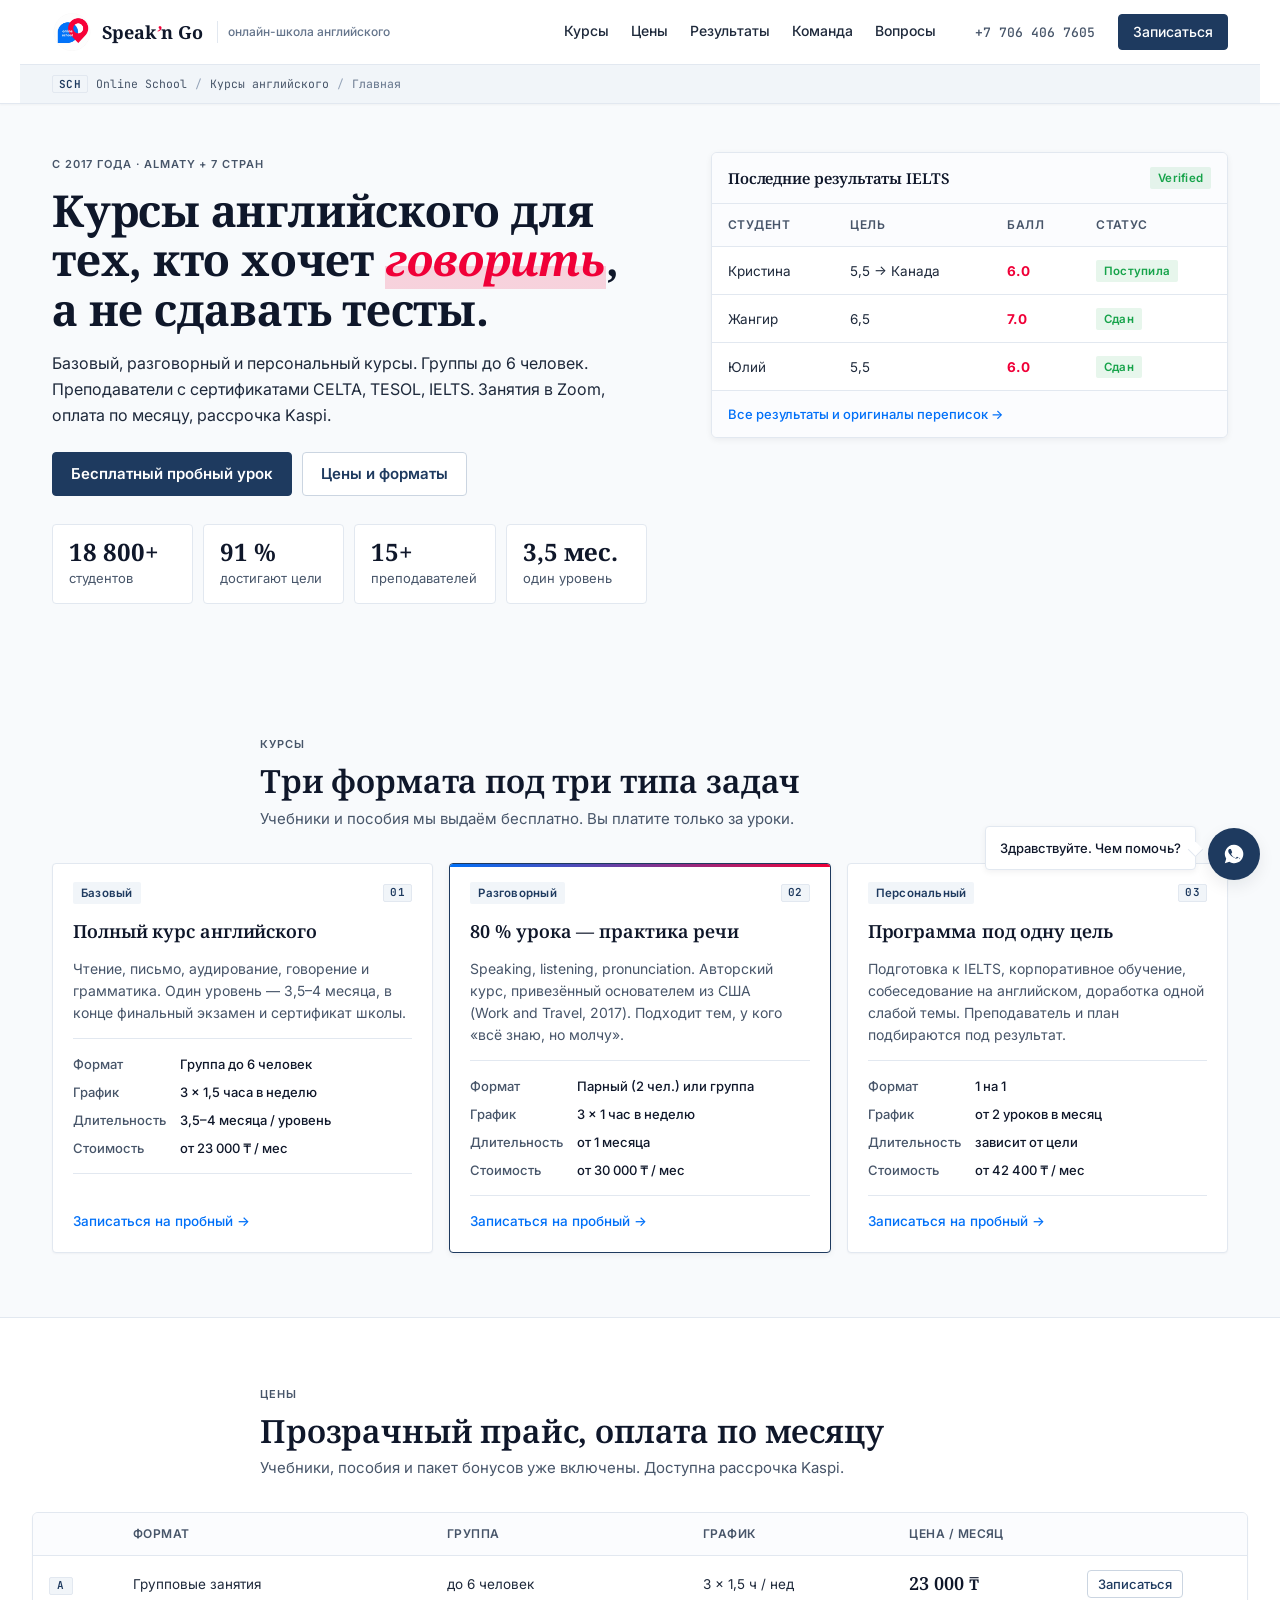
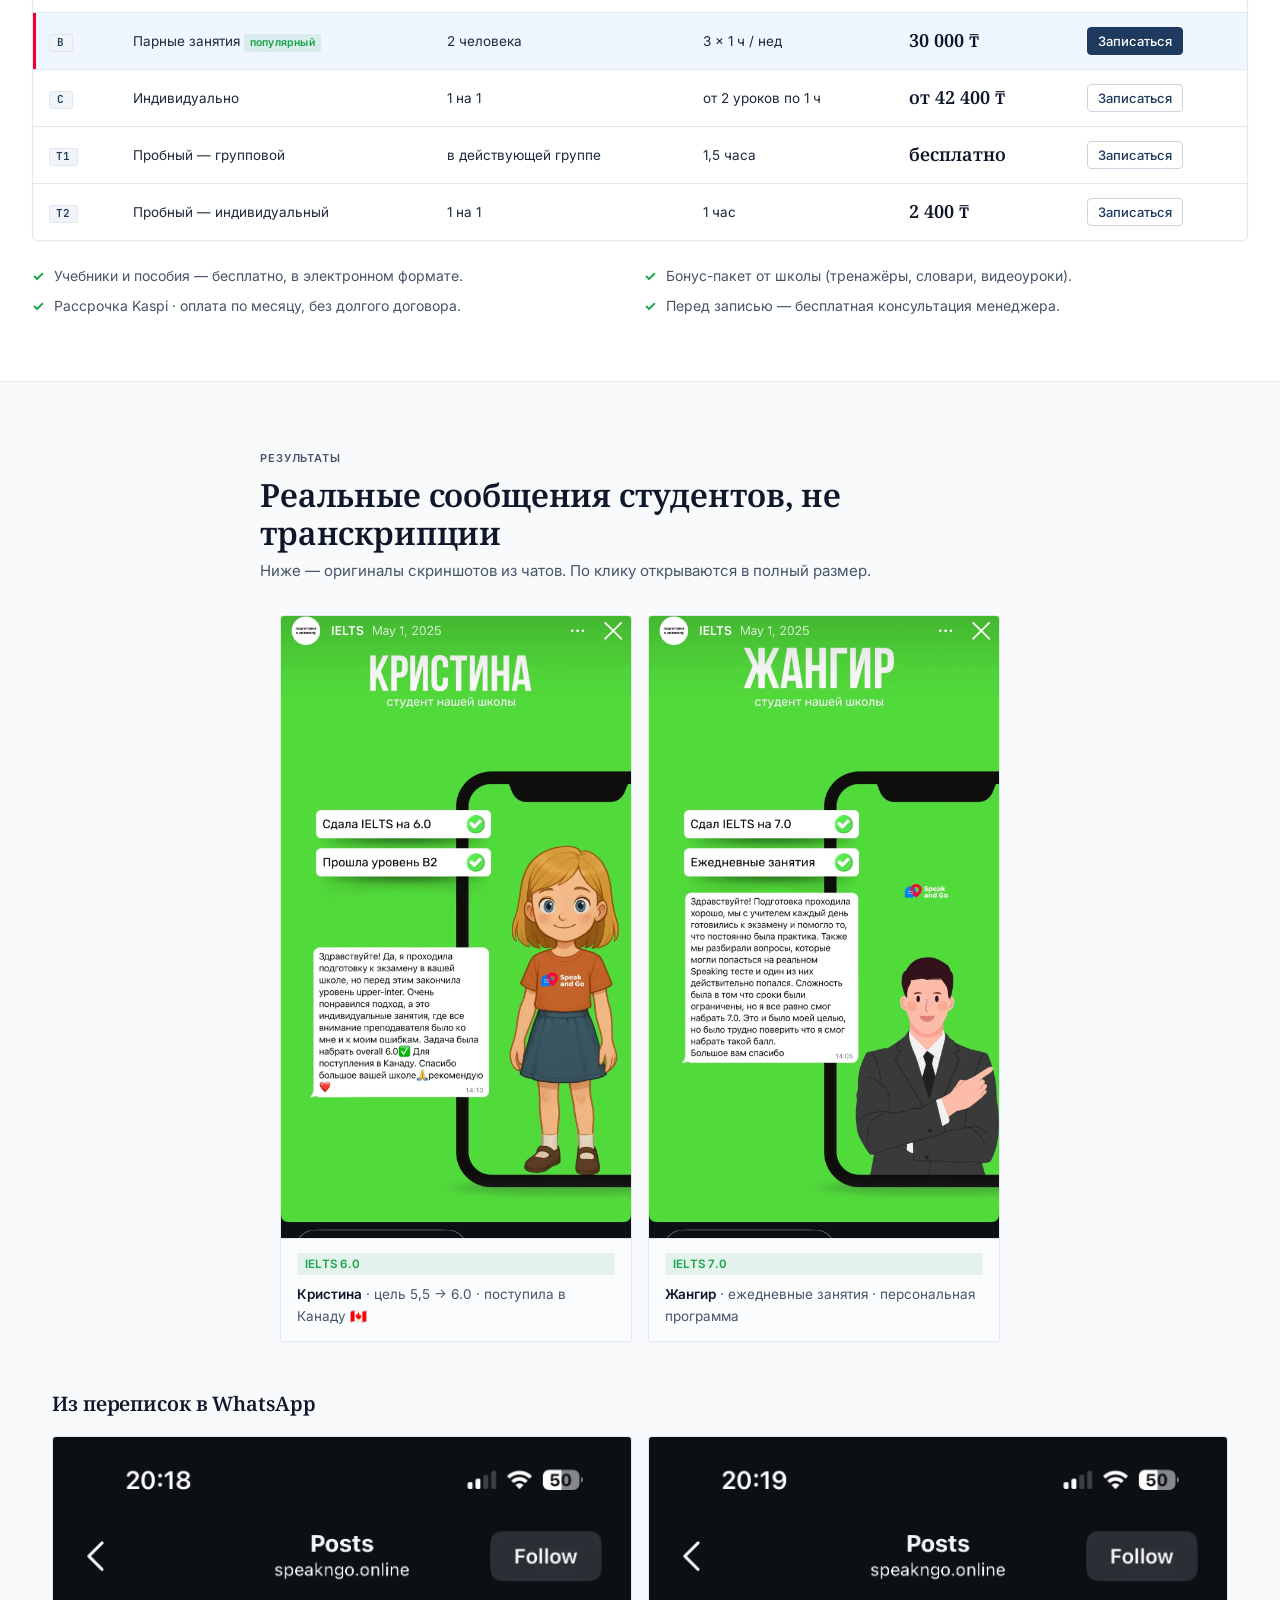
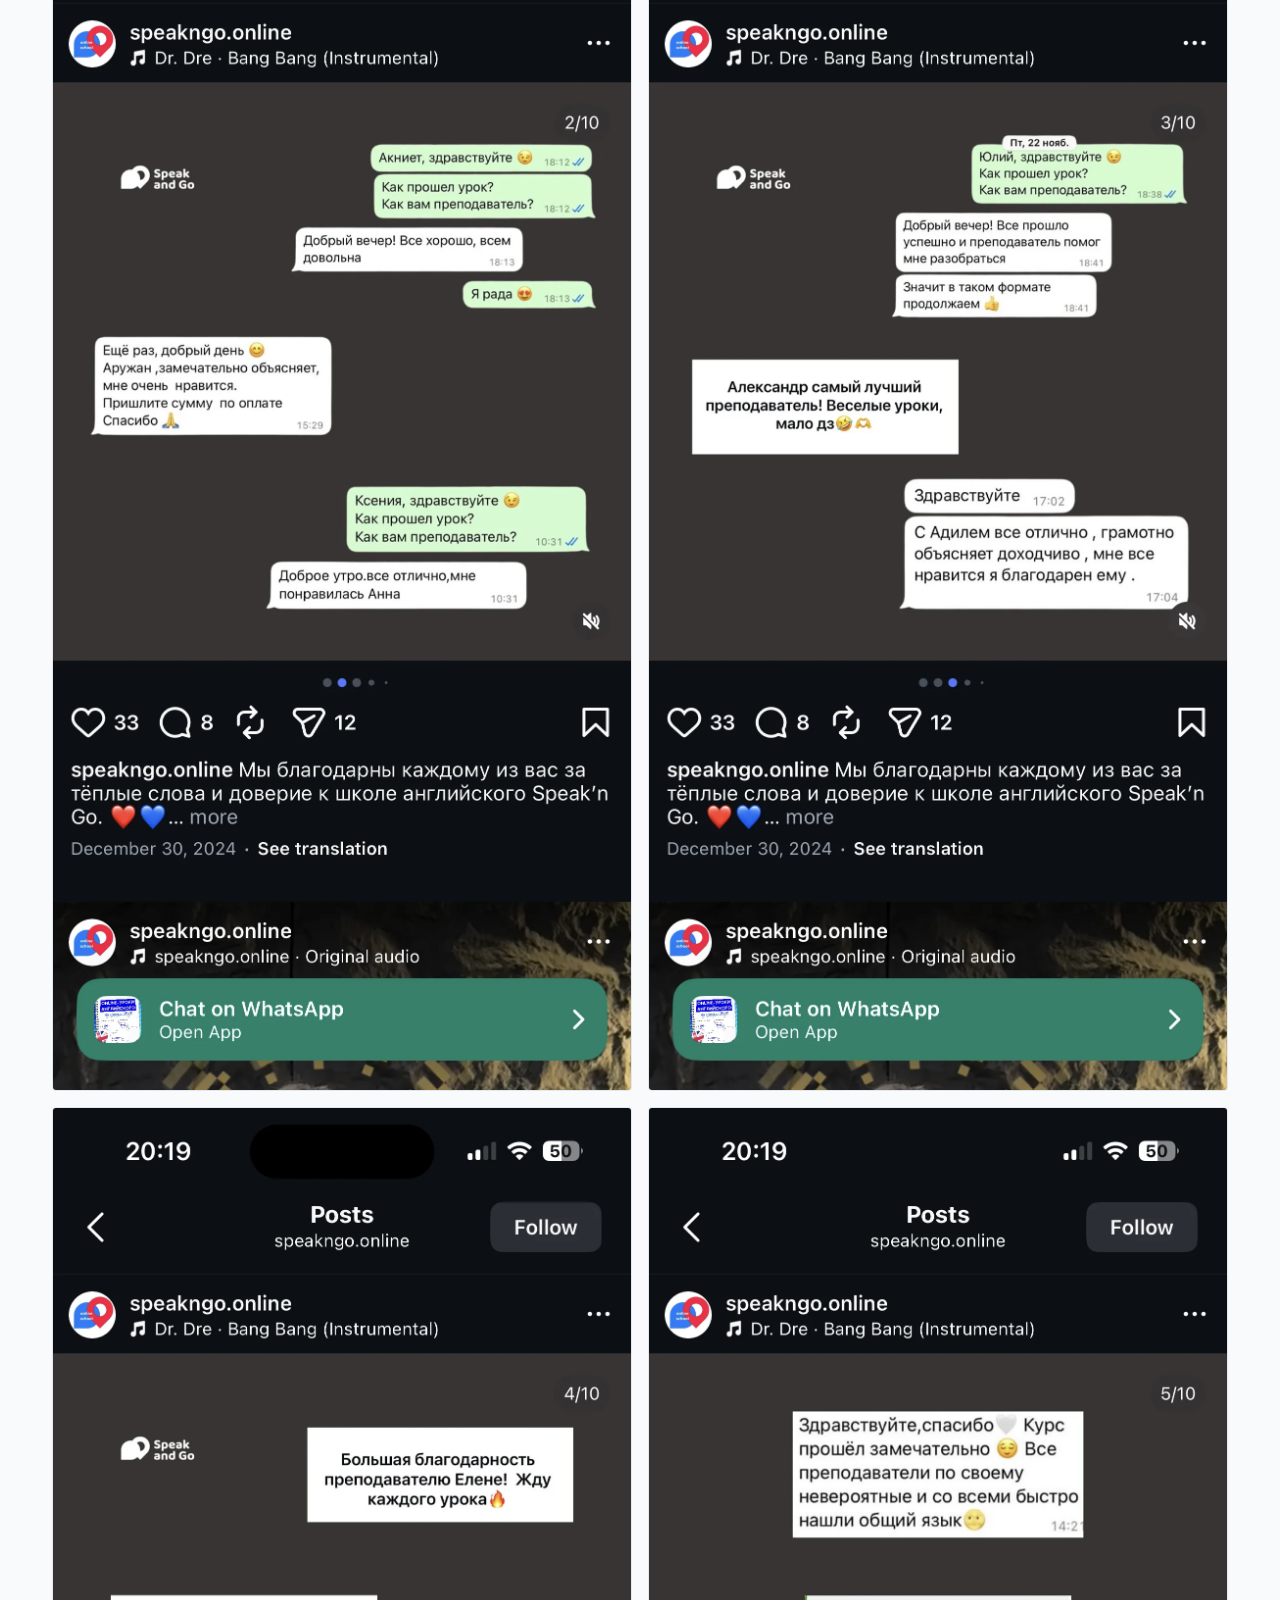
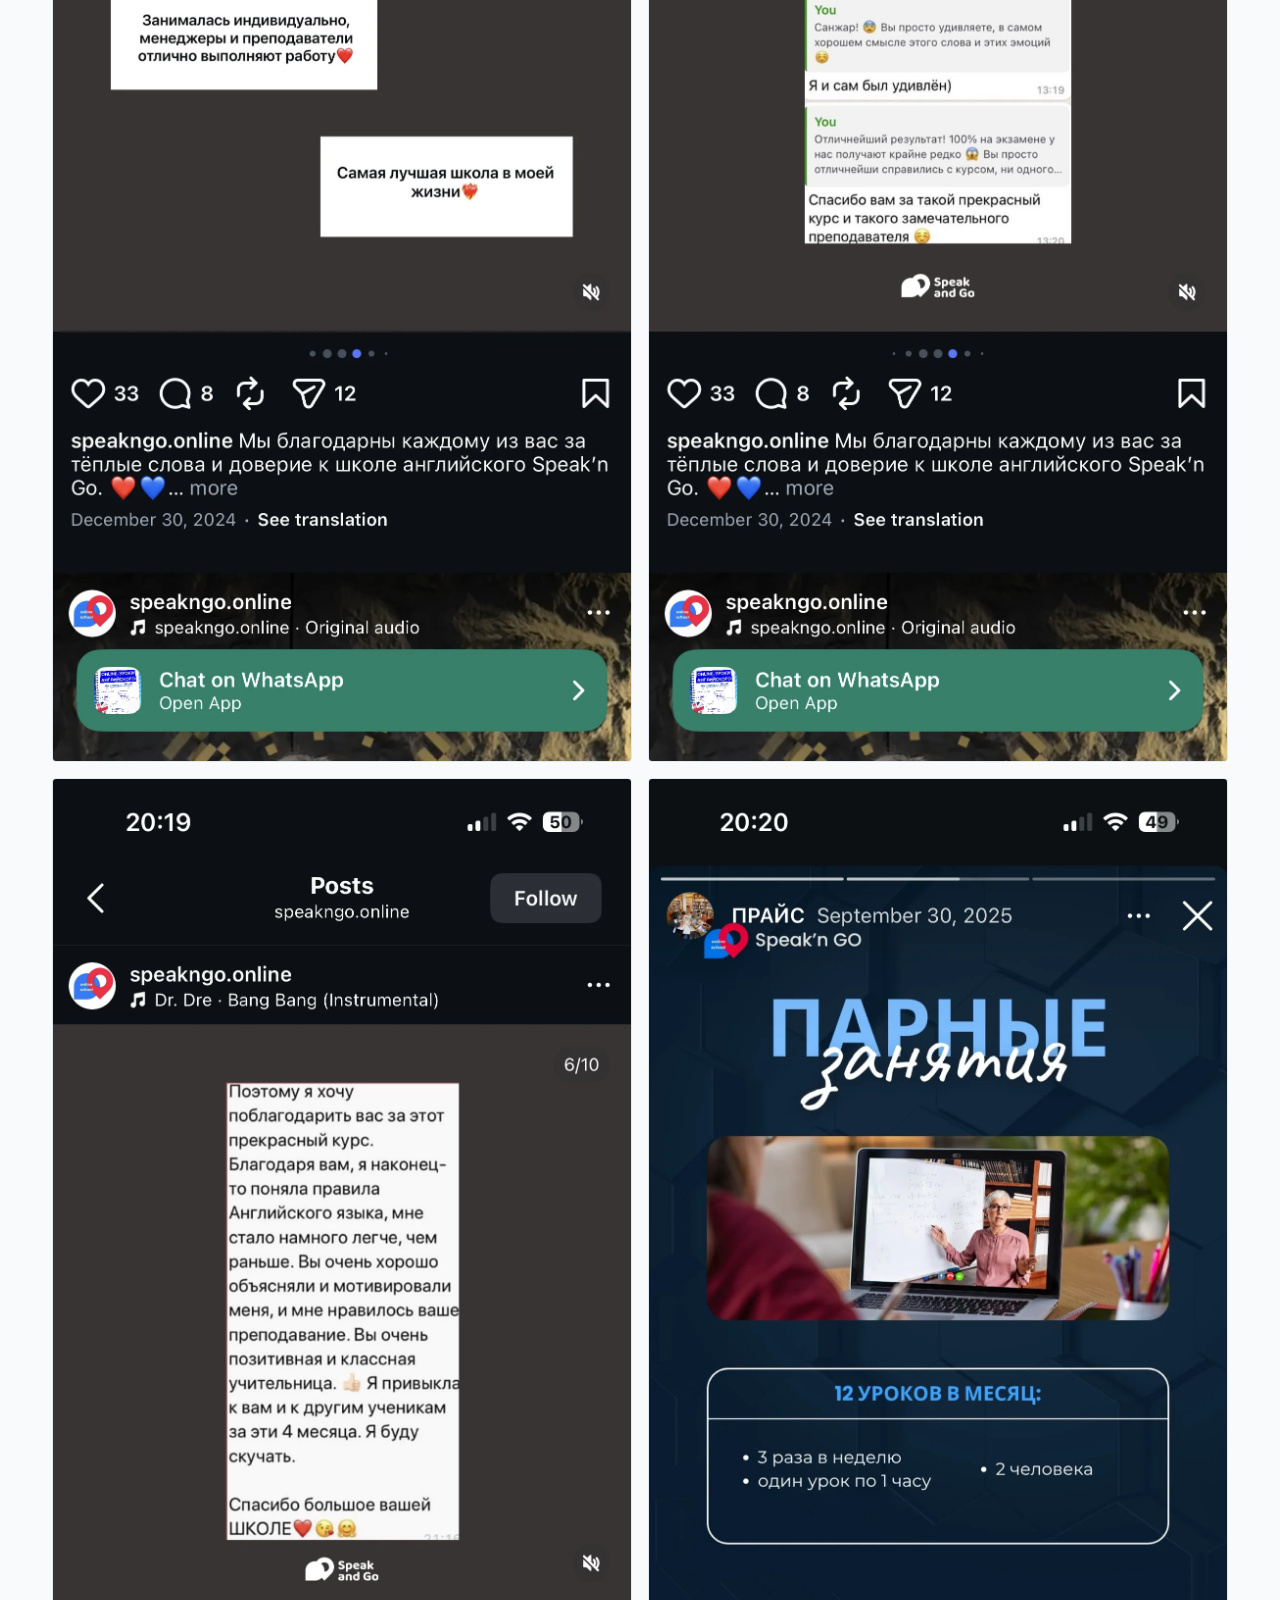
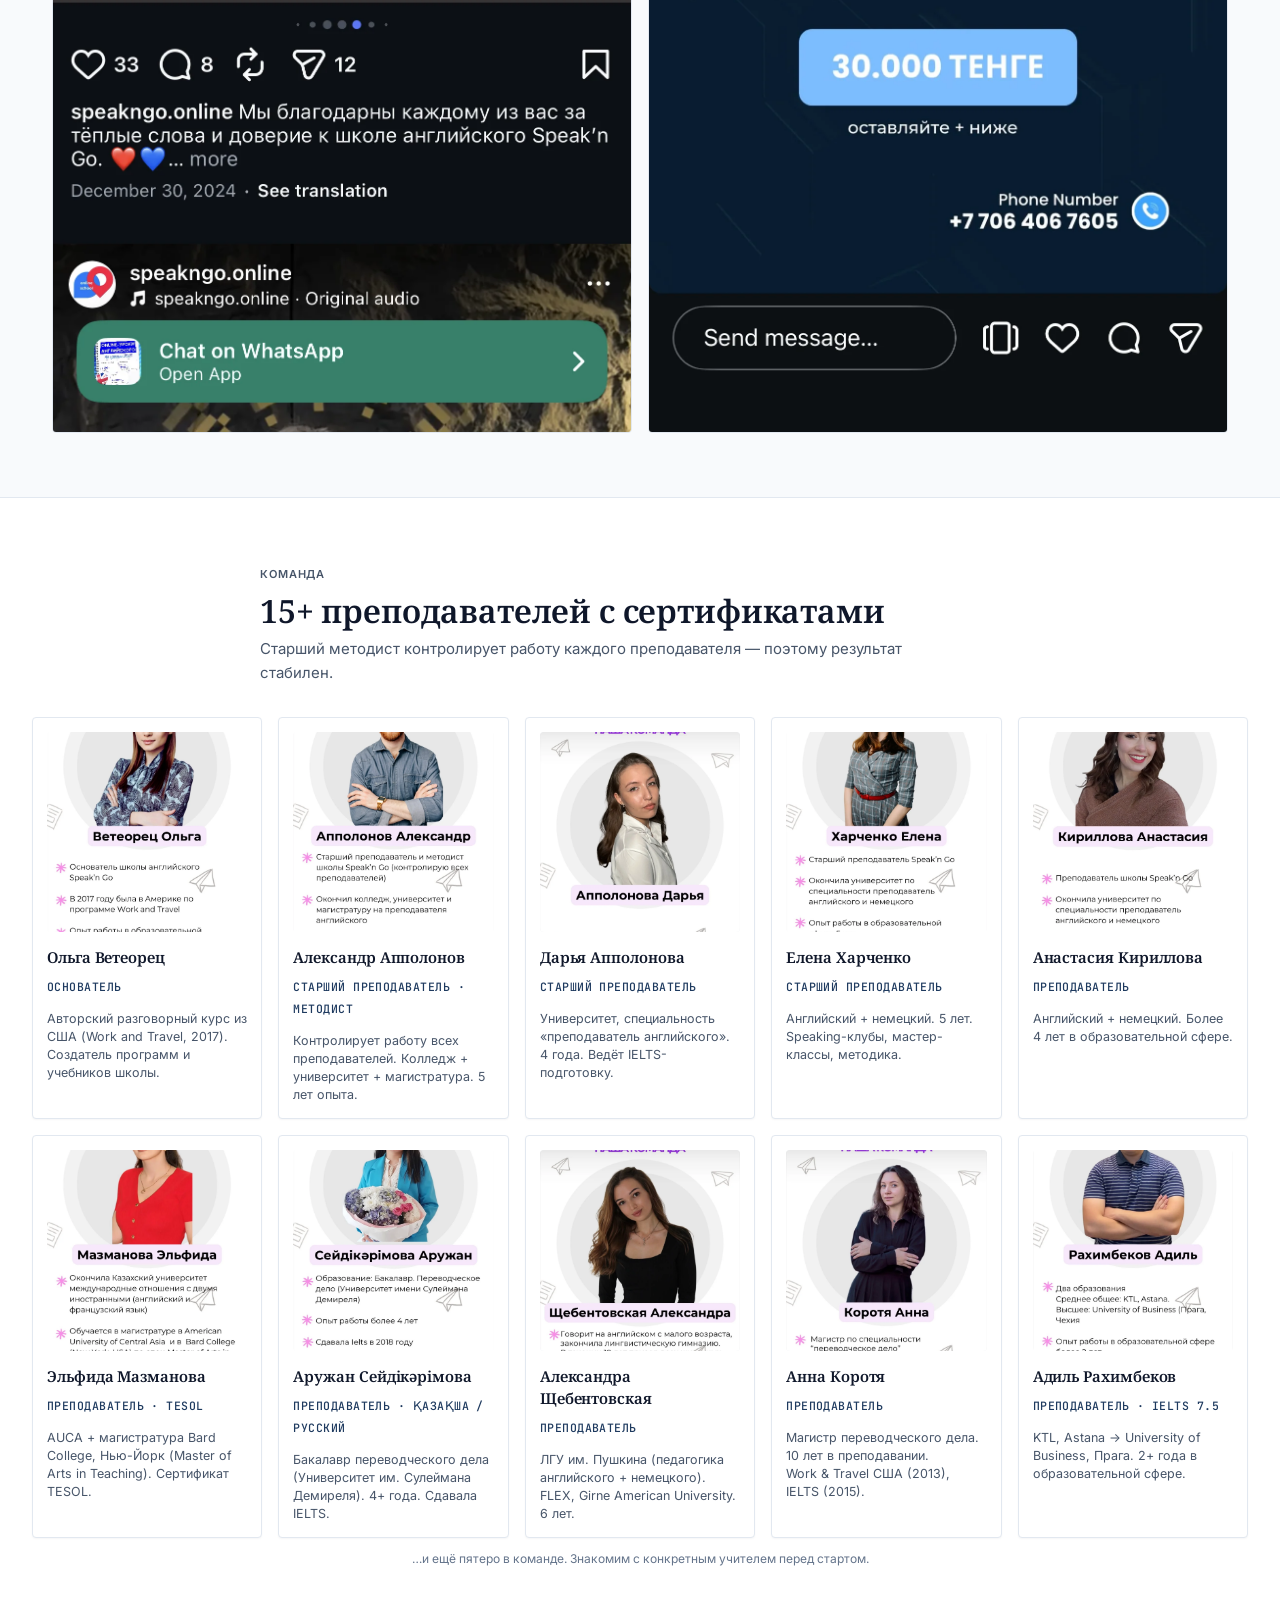
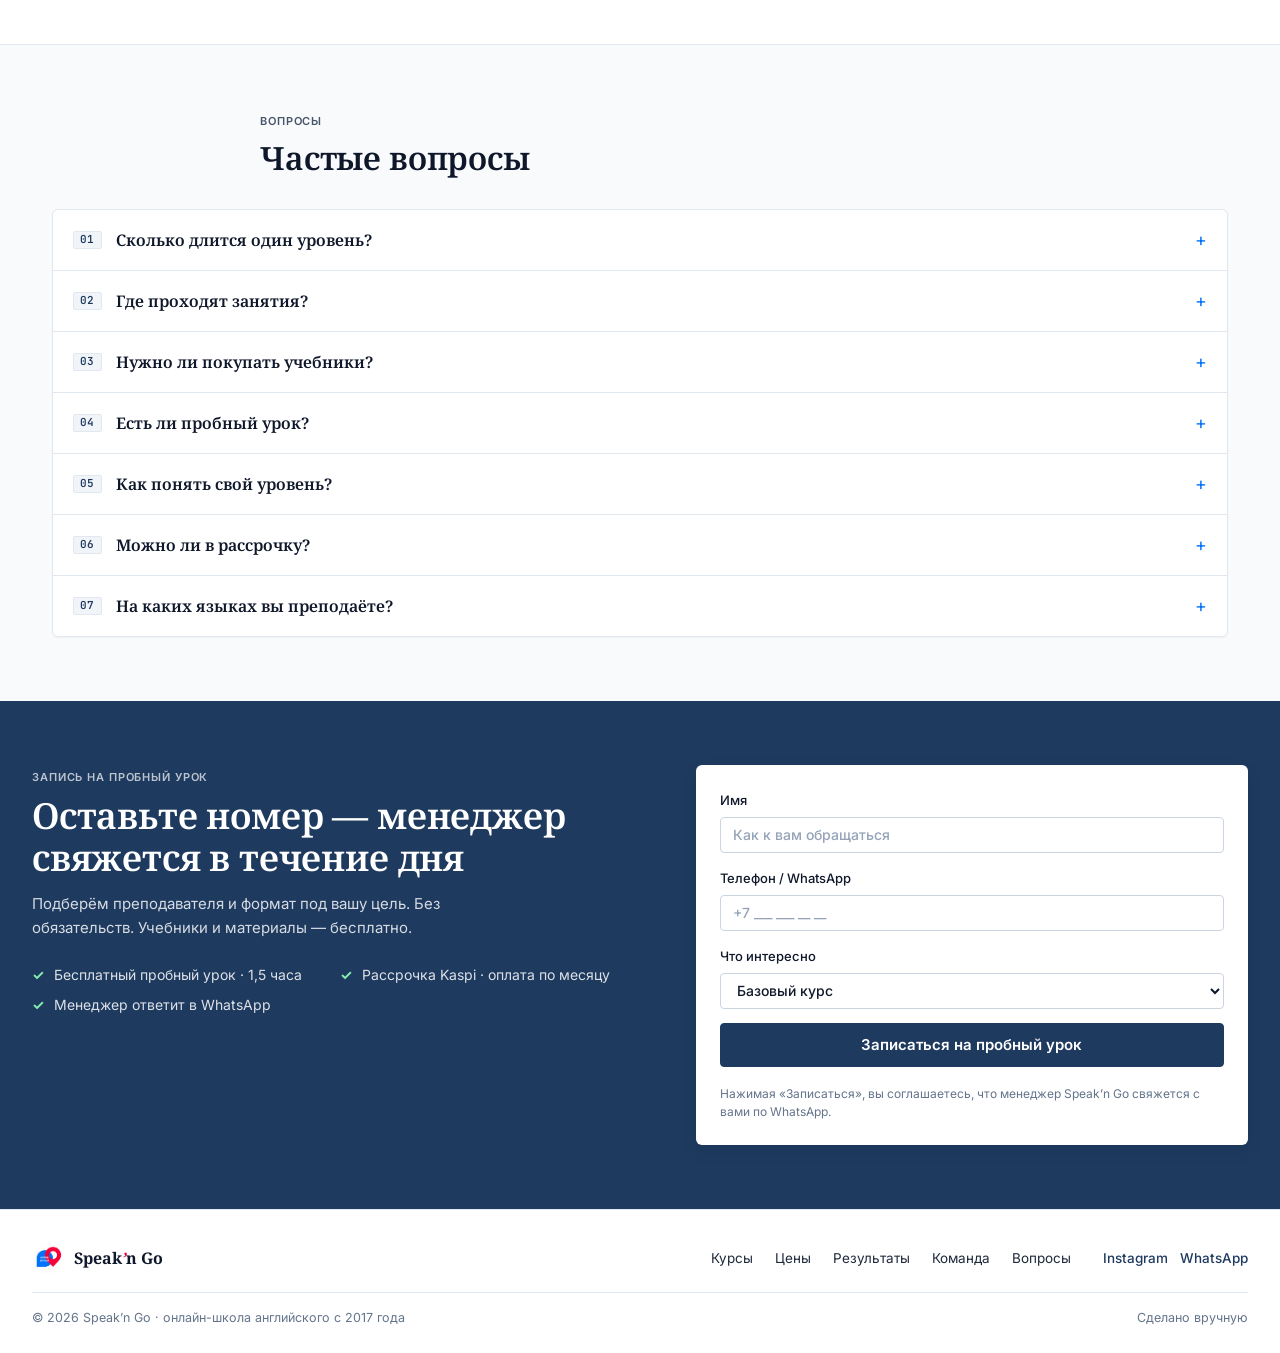
==== commit 52e1104e: "convert all PNGs to WebP (-30 MB), fix mismatched IELTS-result filenames, drop orphan Юлий tile, fix" ====
--- a/index.html
+++ b/index.html
@@ -29,7 +29,7 @@
 <header class="topbar">
   <div class="topbar__row">
     <a class="brand" href="#top" aria-label="Speak'n Go">
-      <img src="assets/logo-clean.png" alt="" width="40" height="40" />
+      <img src="assets/logo-clean.webp" alt="" width="40" height="40" />
       <span class="brand__name">Speak<span>’</span>n Go</span>
       <span class="brand__sub">онлайн-школа английского</span>
     </a>
@@ -264,38 +264,31 @@
     <p class="section__lead">Ниже — оригиналы скриншотов из чатов. По клику открываются в полный размер.</p>
   </header>
 
-  <div class="grid grid--3">
-    <a class="result" href="assets/results/kristina-ielts-6.png" target="_blank" rel="noopener">
-      <img src="assets/results/kristina-ielts-6.png" alt="Кристина — IELTS 6.0, поступила в Канаду" loading="lazy" />
+  <div class="grid grid--2">
+    <a class="result" href="assets/results/kristina-ielts-6.webp" target="_blank" rel="noopener">
+      <img src="assets/results/kristina-ielts-6.webp" alt="Кристина — IELTS 6.0, поступила в Канаду" loading="lazy" />
       <div class="result__body">
         <span class="chip chip--ok">IELTS 6.0</span>
         <p><b>Кристина</b> · цель 5,5 → 6.0 · поступила в Канаду 🇨🇦</p>
       </div>
     </a>
-    <a class="result" href="assets/results/zhangir-ielts-7.png" target="_blank" rel="noopener">
-      <img src="assets/results/zhangir-ielts-7.png" alt="Жангир — IELTS 7.0 после ежедневных занятий" loading="lazy" />
+    <a class="result" href="assets/results/zhangir-ielts-7.webp" target="_blank" rel="noopener">
+      <img src="assets/results/zhangir-ielts-7.webp" alt="Жангир — IELTS 7.0 после ежедневных занятий" loading="lazy" />
       <div class="result__body">
         <span class="chip chip--ok">IELTS 7.0</span>
         <p><b>Жангир</b> · ежедневные занятия · персональная программа</p>
       </div>
     </a>
-    <a class="result" href="assets/results/yuliy-ielts-6.png" target="_blank" rel="noopener">
-      <img src="assets/results/yuliy-ielts-6.png" alt="Юлий — IELTS 6.0 при цели 5.5" loading="lazy" />
-      <div class="result__body">
-        <span class="chip chip--ok">IELTS 6.0</span>
-        <p><b>Юлий</b> · цель 5,5 → 6.0 · подготовка с куратором</p>
-      </div>
-    </a>
   </div>
 
   <h3 class="results__sub">Из переписок в WhatsApp</h3>
   <div class="grid grid--6">
-    <figure class="thumb"><img src="assets/reviews/wa-1.png" alt="Сообщение студента Speak'n Go" loading="lazy" /></figure>
-    <figure class="thumb"><img src="assets/reviews/wa-2.png" alt="Сообщение студента Speak'n Go" loading="lazy" /></figure>
-    <figure class="thumb"><img src="assets/reviews/wa-3.png" alt="Сообщение студента Speak'n Go" loading="lazy" /></figure>
-    <figure class="thumb"><img src="assets/reviews/wa-4.png" alt="Сообщение студента Speak'n Go" loading="lazy" /></figure>
-    <figure class="thumb"><img src="assets/reviews/wa-5.png" alt="Сообщение студента Speak'n Go" loading="lazy" /></figure>
-    <figure class="thumb"><img src="assets/reviews/polina.png" alt="Отзыв Полины — преподаватель Дарья" loading="lazy" /></figure>
+    <figure class="thumb"><img src="assets/reviews/wa-1.webp" alt="Сообщение студента Speak'n Go" loading="lazy" /></figure>
+    <figure class="thumb"><img src="assets/reviews/wa-2.webp" alt="Сообщение студента Speak'n Go" loading="lazy" /></figure>
+    <figure class="thumb"><img src="assets/reviews/wa-3.webp" alt="Сообщение студента Speak'n Go" loading="lazy" /></figure>
+    <figure class="thumb"><img src="assets/reviews/wa-4.webp" alt="Сообщение студента Speak'n Go" loading="lazy" /></figure>
+    <figure class="thumb"><img src="assets/reviews/wa-5.webp" alt="Сообщение студента Speak'n Go" loading="lazy" /></figure>
+    <figure class="thumb"><img src="assets/reviews/polina.webp" alt="Отзыв Полины — преподаватель Дарья" loading="lazy" /></figure>
   </div>
 </section>
 
@@ -309,70 +302,70 @@
   <div class="grid grid--5">
 
     <article class="person">
-      <img src="assets/teachers/olga.png" alt="Ольга Ветеорец" loading="lazy" />
+      <img src="assets/teachers/olga.webp" alt="Ольга Ветеорец" loading="lazy" />
       <h4>Ольга Ветеорец</h4>
       <p class="person__role">Основатель</p>
       <p class="person__bio">Авторский разговорный курс из США (Work&nbsp;and&nbsp;Travel, 2017). Создатель программ и учебников школы.</p>
     </article>
 
     <article class="person">
-      <img src="assets/teachers/alexandr.png" alt="Александр Апполонов" loading="lazy" />
+      <img src="assets/teachers/alexandr.webp" alt="Александр Апполонов" loading="lazy" />
       <h4>Александр Апполонов</h4>
       <p class="person__role">Старший преподаватель · методист</p>
       <p class="person__bio">Контролирует работу всех преподавателей. Колледж + университет + магистратура. 5 лет опыта.</p>
     </article>
 
     <article class="person">
-      <img src="assets/teachers/darya.png" alt="Дарья Апполонова" loading="lazy" />
+      <img src="assets/teachers/darya.webp" alt="Дарья Апполонова" loading="lazy" style="object-position:50% 25%" />
       <h4>Дарья Апполонова</h4>
       <p class="person__role">Старший преподаватель</p>
       <p class="person__bio">Университет, специальность «преподаватель английского». 4 года. Ведёт IELTS-подготовку.</p>
     </article>
 
     <article class="person">
-      <img src="assets/teachers/elena.png" alt="Елена Харченко" loading="lazy" />
+      <img src="assets/teachers/elena.webp" alt="Елена Харченко" loading="lazy" />
       <h4>Елена Харченко</h4>
       <p class="person__role">Старший преподаватель</p>
       <p class="person__bio">Английский + немецкий. 5 лет. Speaking-клубы, мастер-классы, методика.</p>
     </article>
 
     <article class="person">
-      <img src="assets/teachers/anastasia.png" alt="Анастасия Кириллова" loading="lazy" />
+      <img src="assets/teachers/anastasia.webp" alt="Анастасия Кириллова" loading="lazy" />
       <h4>Анастасия Кириллова</h4>
       <p class="person__role">Преподаватель</p>
       <p class="person__bio">Английский + немецкий. Более 4 лет в образовательной сфере.</p>
     </article>
 
     <article class="person">
-      <img src="assets/teachers/elfida.png" alt="Эльфида Мазманова" loading="lazy" />
+      <img src="assets/teachers/elfida.webp" alt="Эльфида Мазманова" loading="lazy" />
       <h4>Эльфида Мазманова</h4>
       <p class="person__role">Преподаватель · TESOL</p>
       <p class="person__bio">AUCA + магистратура Bard College, Нью-Йорк (Master of Arts in Teaching). Сертификат TESOL.</p>
     </article>
 
     <article class="person">
-      <img src="assets/teachers/aruzhan.png" alt="Аружан Сейдікәрімова" loading="lazy" />
+      <img src="assets/teachers/aruzhan.webp" alt="Аружан Сейдікәрімова" loading="lazy" />
       <h4>Аружан Сейдікәрімова</h4>
       <p class="person__role">Преподаватель · қазақша / русский</p>
       <p class="person__bio">Бакалавр переводческого дела (Университет им. Сулеймана Демиреля). 4+ года. Сдавала IELTS.</p>
     </article>
 
     <article class="person">
-      <img src="assets/teachers/aleksandra.png" alt="Александра Щебентовская" loading="lazy" />
+      <img src="assets/teachers/aleksandra.webp" alt="Александра Щебентовская" loading="lazy" style="object-position:50% 25%" />
       <h4>Александра Щебентовская</h4>
       <p class="person__role">Преподаватель</p>
       <p class="person__bio">ЛГУ им. Пушкина (педагогика английского + немецкого). FLEX, Girne American University. 6 лет.</p>
     </article>
 
     <article class="person">
-      <img src="assets/teachers/anna.png" alt="Анна Коротя" loading="lazy" />
+      <img src="assets/teachers/anna.webp" alt="Анна Коротя" loading="lazy" style="object-position:50% 25%" />
       <h4>Анна Коротя</h4>
       <p class="person__role">Преподаватель</p>
       <p class="person__bio">Магистр переводческого дела. 10 лет в преподавании. Work&nbsp;&amp;&nbsp;Travel США (2013), IELTS (2015).</p>
     </article>
 
     <article class="person">
-      <img src="assets/teachers/adil.png" alt="Адиль Рахимбеков" loading="lazy" />
+      <img src="assets/teachers/adil.webp" alt="Адиль Рахимбеков" loading="lazy" />
       <h4>Адиль Рахимбеков</h4>
       <p class="person__role">Преподаватель · IELTS 7.5</p>
       <p class="person__bio">KTL, Astana → University of Business, Прага. 2+ года в образовательной сфере.</p>
@@ -458,7 +451,7 @@
 <footer class="footer">
   <div class="footer__row">
     <a class="brand brand--foot" href="#top" aria-label="Speak'n Go">
-      <img src="assets/logo-clean.png" alt="" width="32" height="32" />
+      <img src="assets/logo-clean.webp" alt="" width="32" height="32" />
       <span class="brand__name">Speak<span>’</span>n Go</span>
     </a>
     <nav class="footer__nav" aria-label="Подвал">
--- a/style.css
+++ b/style.css
@@ -192,10 +192,11 @@
 .section__lead{color:var(--secondary);font-size:15px;line-height:24px;margin:0;max-width:680px}
 
 .grid{display:grid;gap:16px}
+.grid--2{grid-template-columns:1fr}
 .grid--3{grid-template-columns:1fr}
 .grid--5{grid-template-columns:repeat(2,1fr)}
 .grid--6{grid-template-columns:repeat(2,1fr)}
-@media (min-width:640px){.grid--6{grid-template-columns:repeat(3,1fr)}}
+@media (min-width:640px){.grid--2{grid-template-columns:repeat(2,1fr);max-width:720px;margin-inline:auto};.grid--6{grid-template-columns:repeat(3,1fr)}}
 @media (min-width:760px){.grid--3{grid-template-columns:repeat(3,1fr)};.grid--5{grid-template-columns:repeat(3,1fr)}}
 @media (min-width:1024px){.grid--5{grid-template-columns:repeat(5,1fr)};.grid--6{grid-template-columns:repeat(6,1fr)}}
 
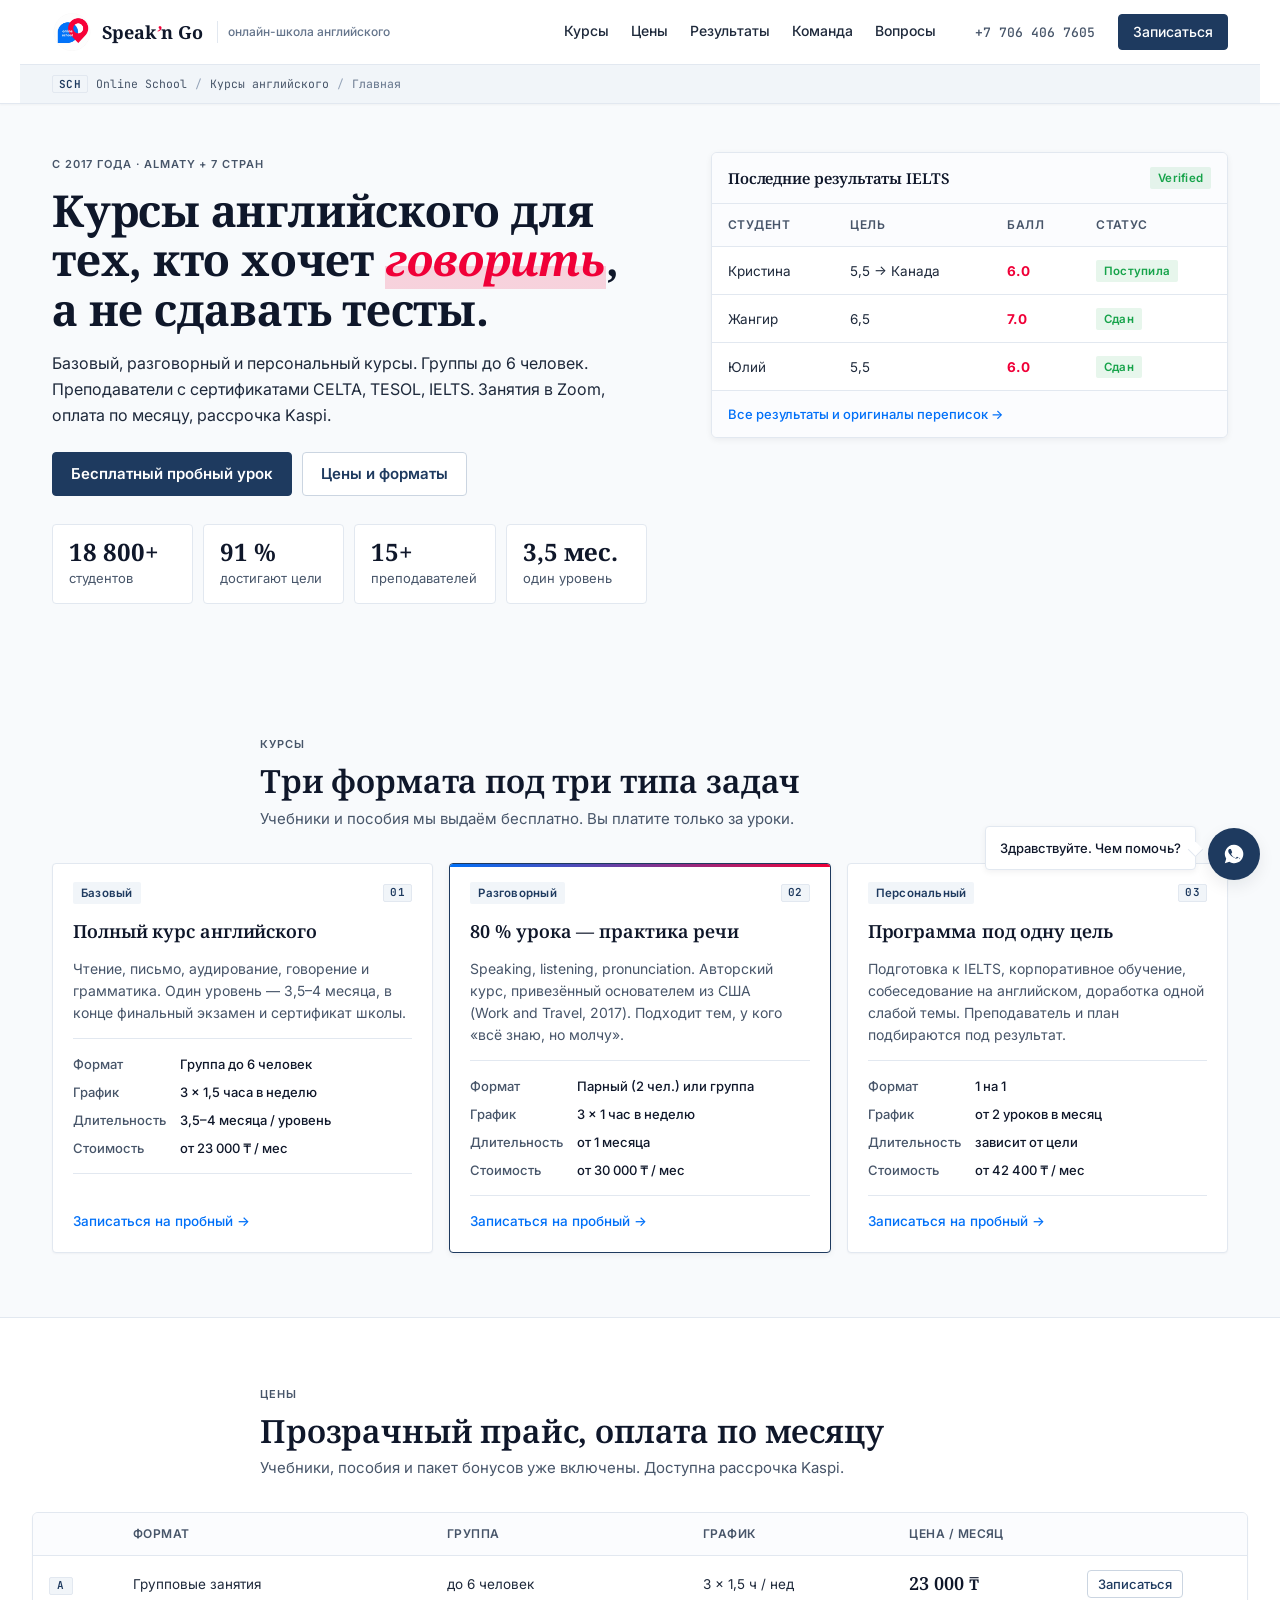
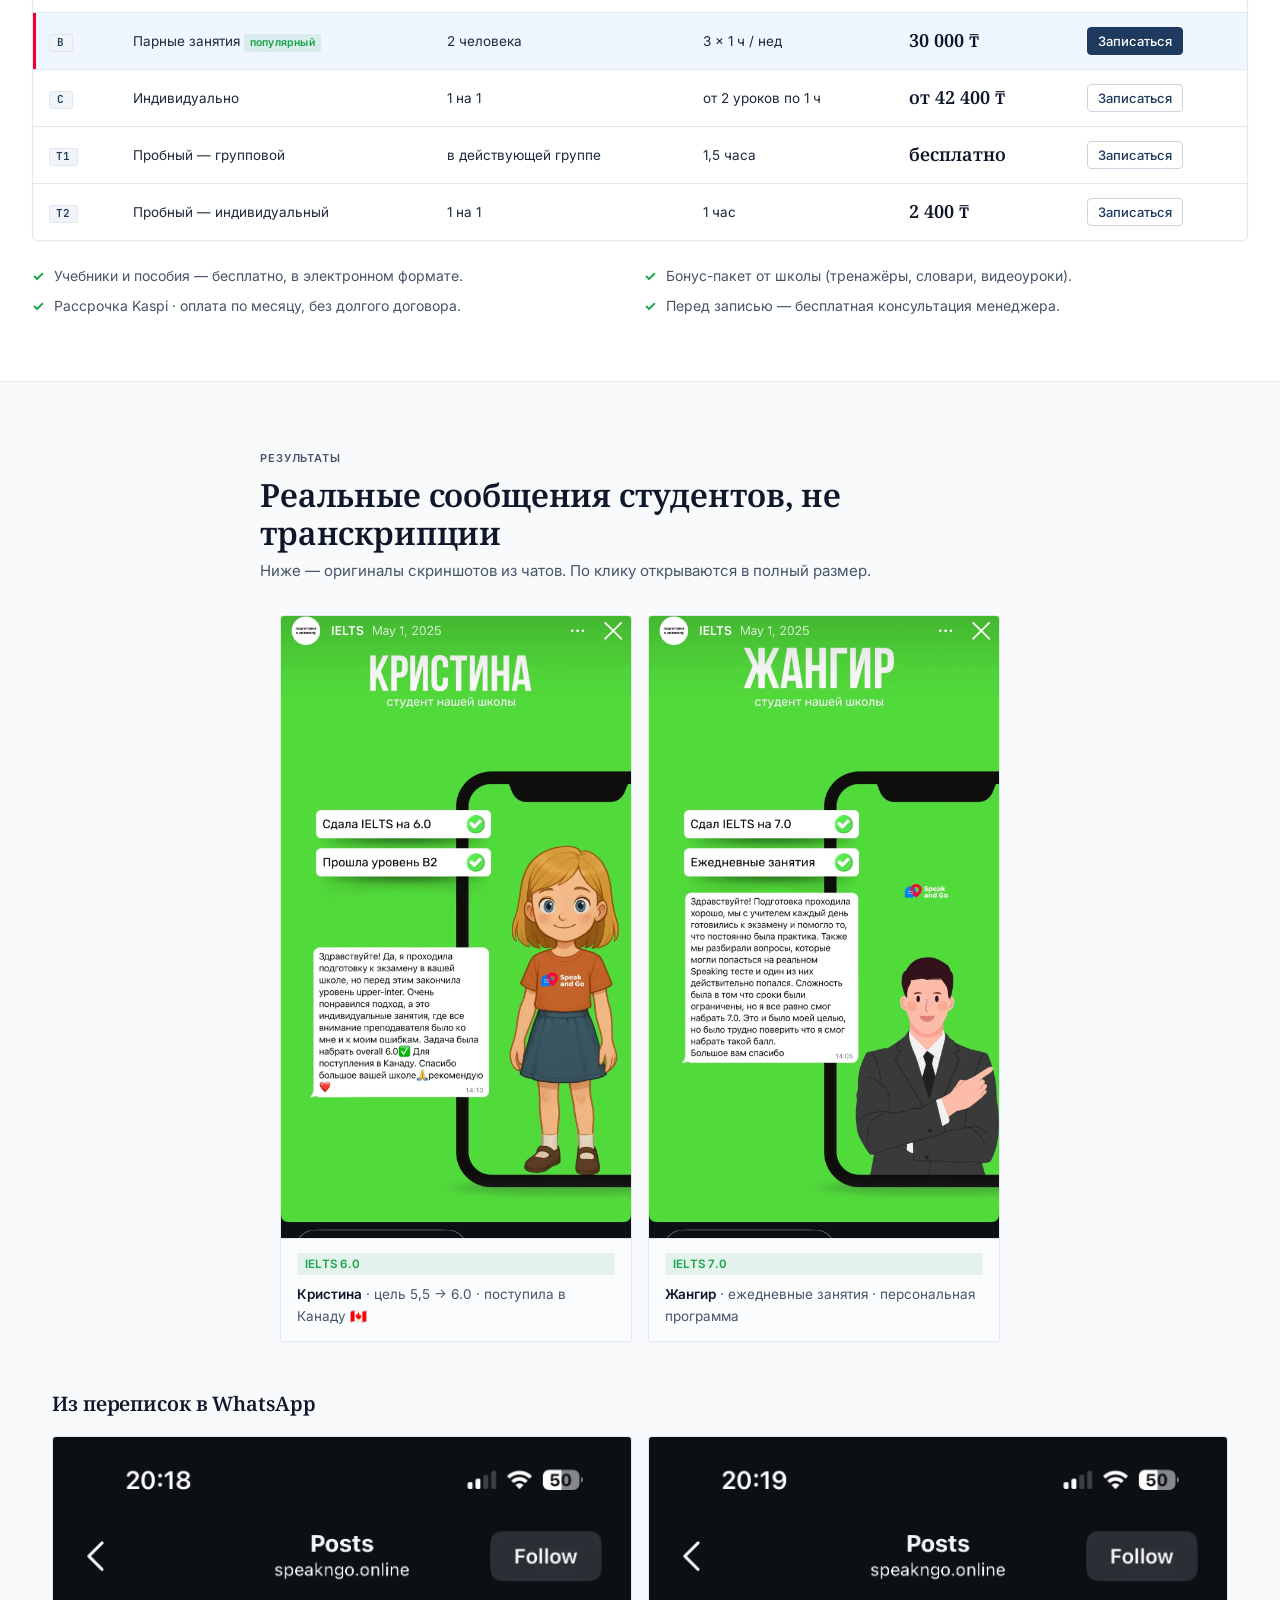
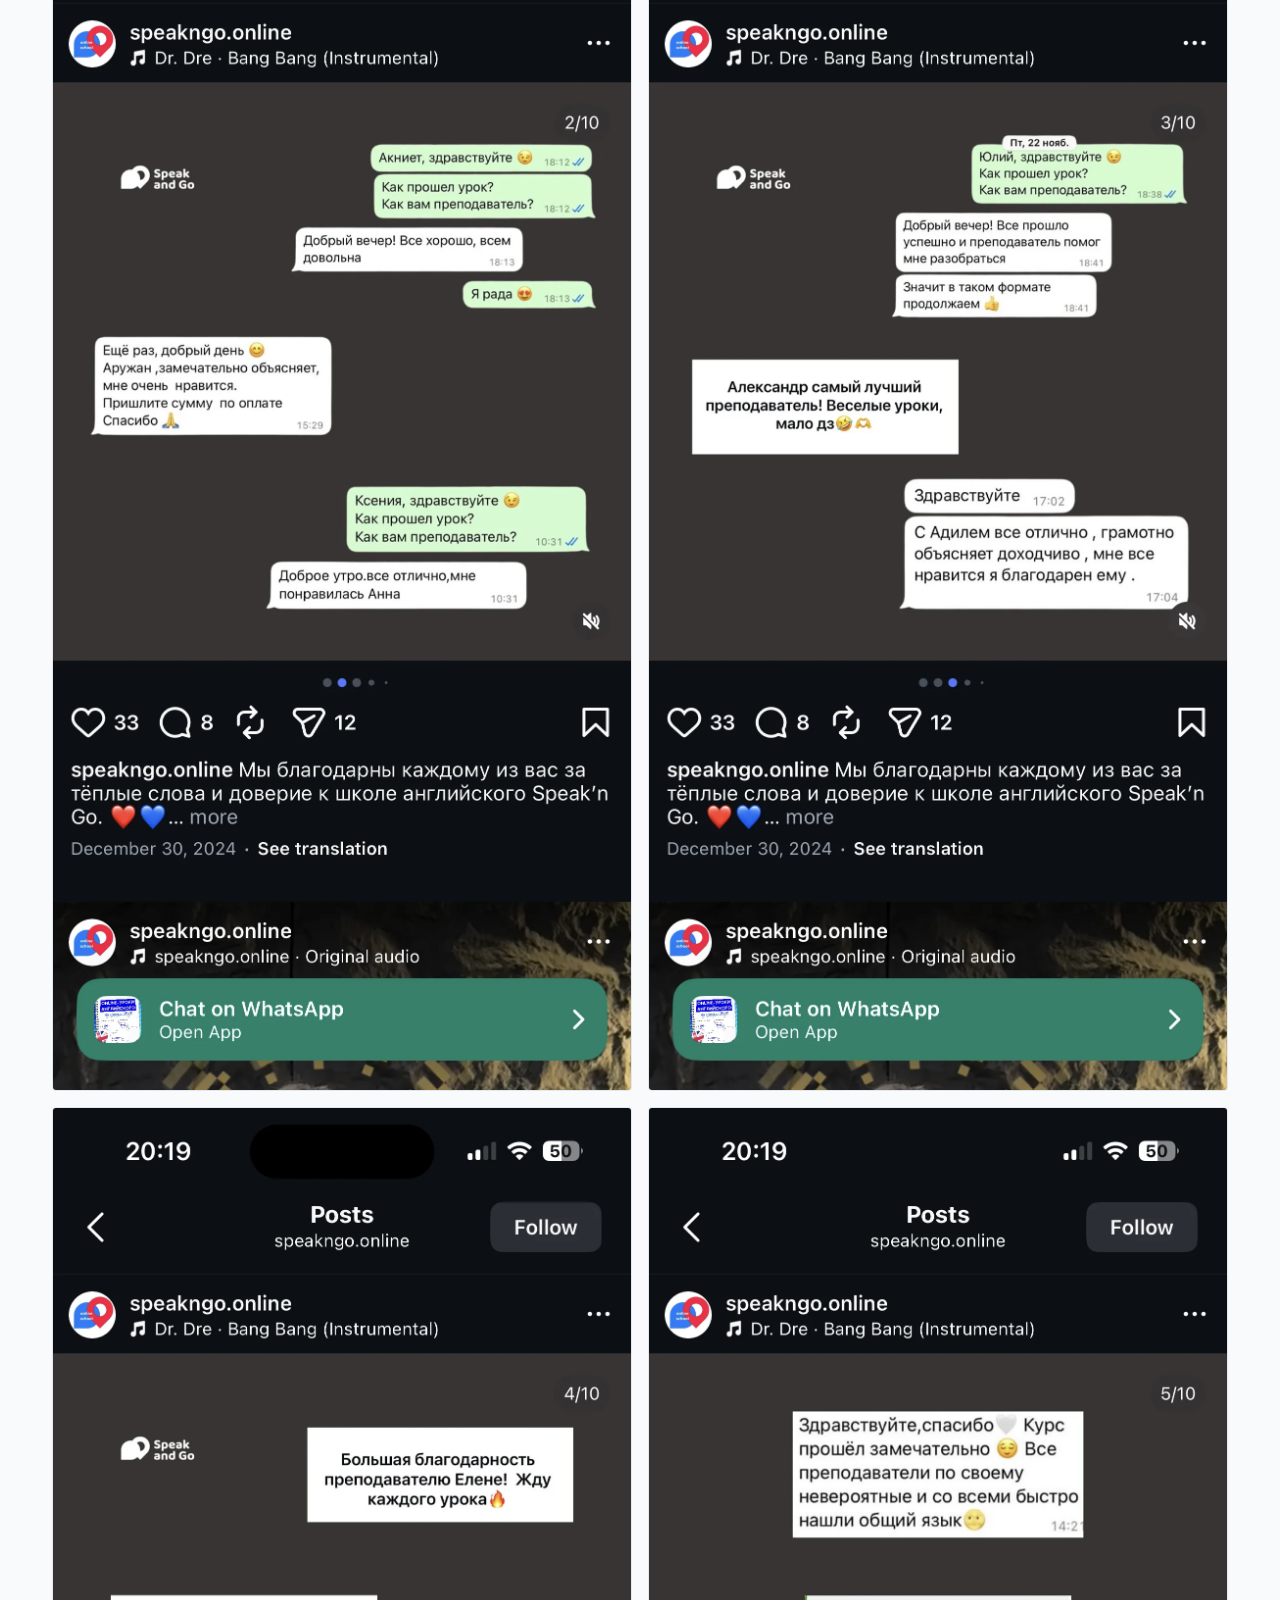
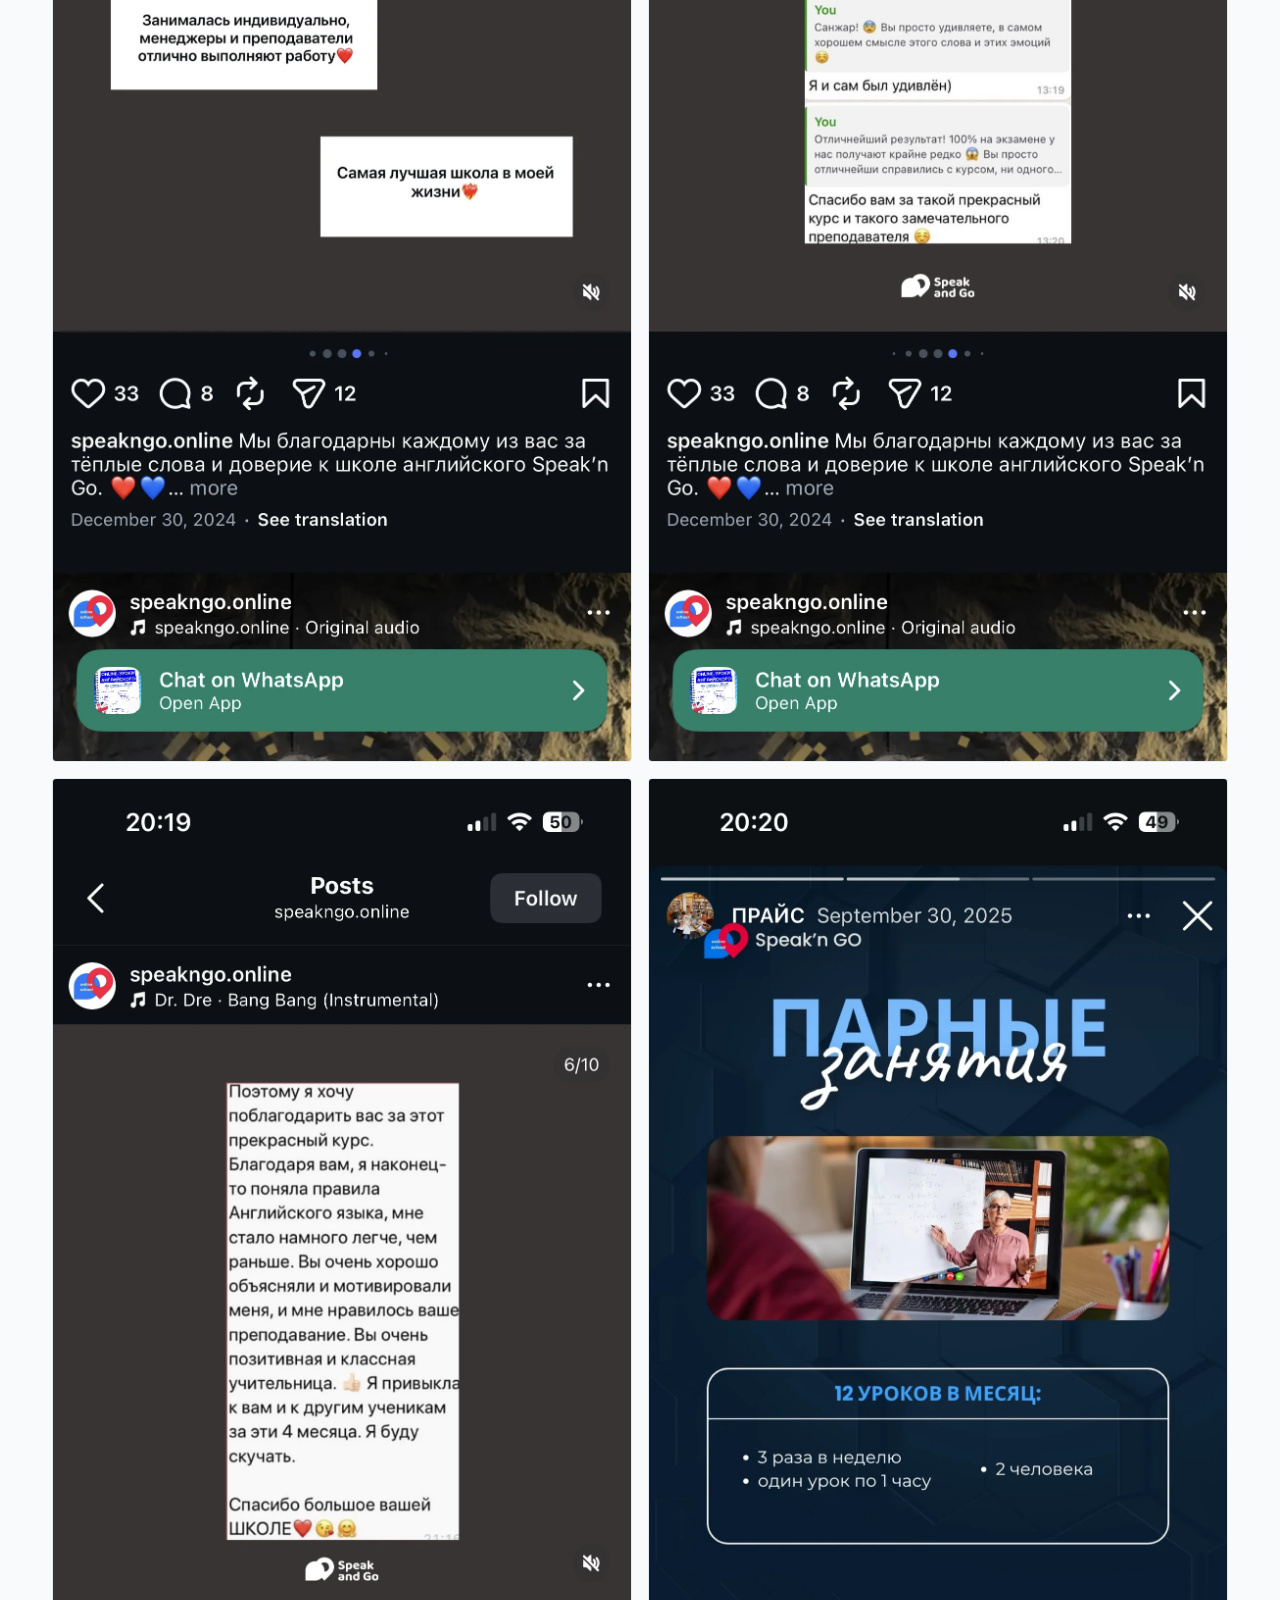
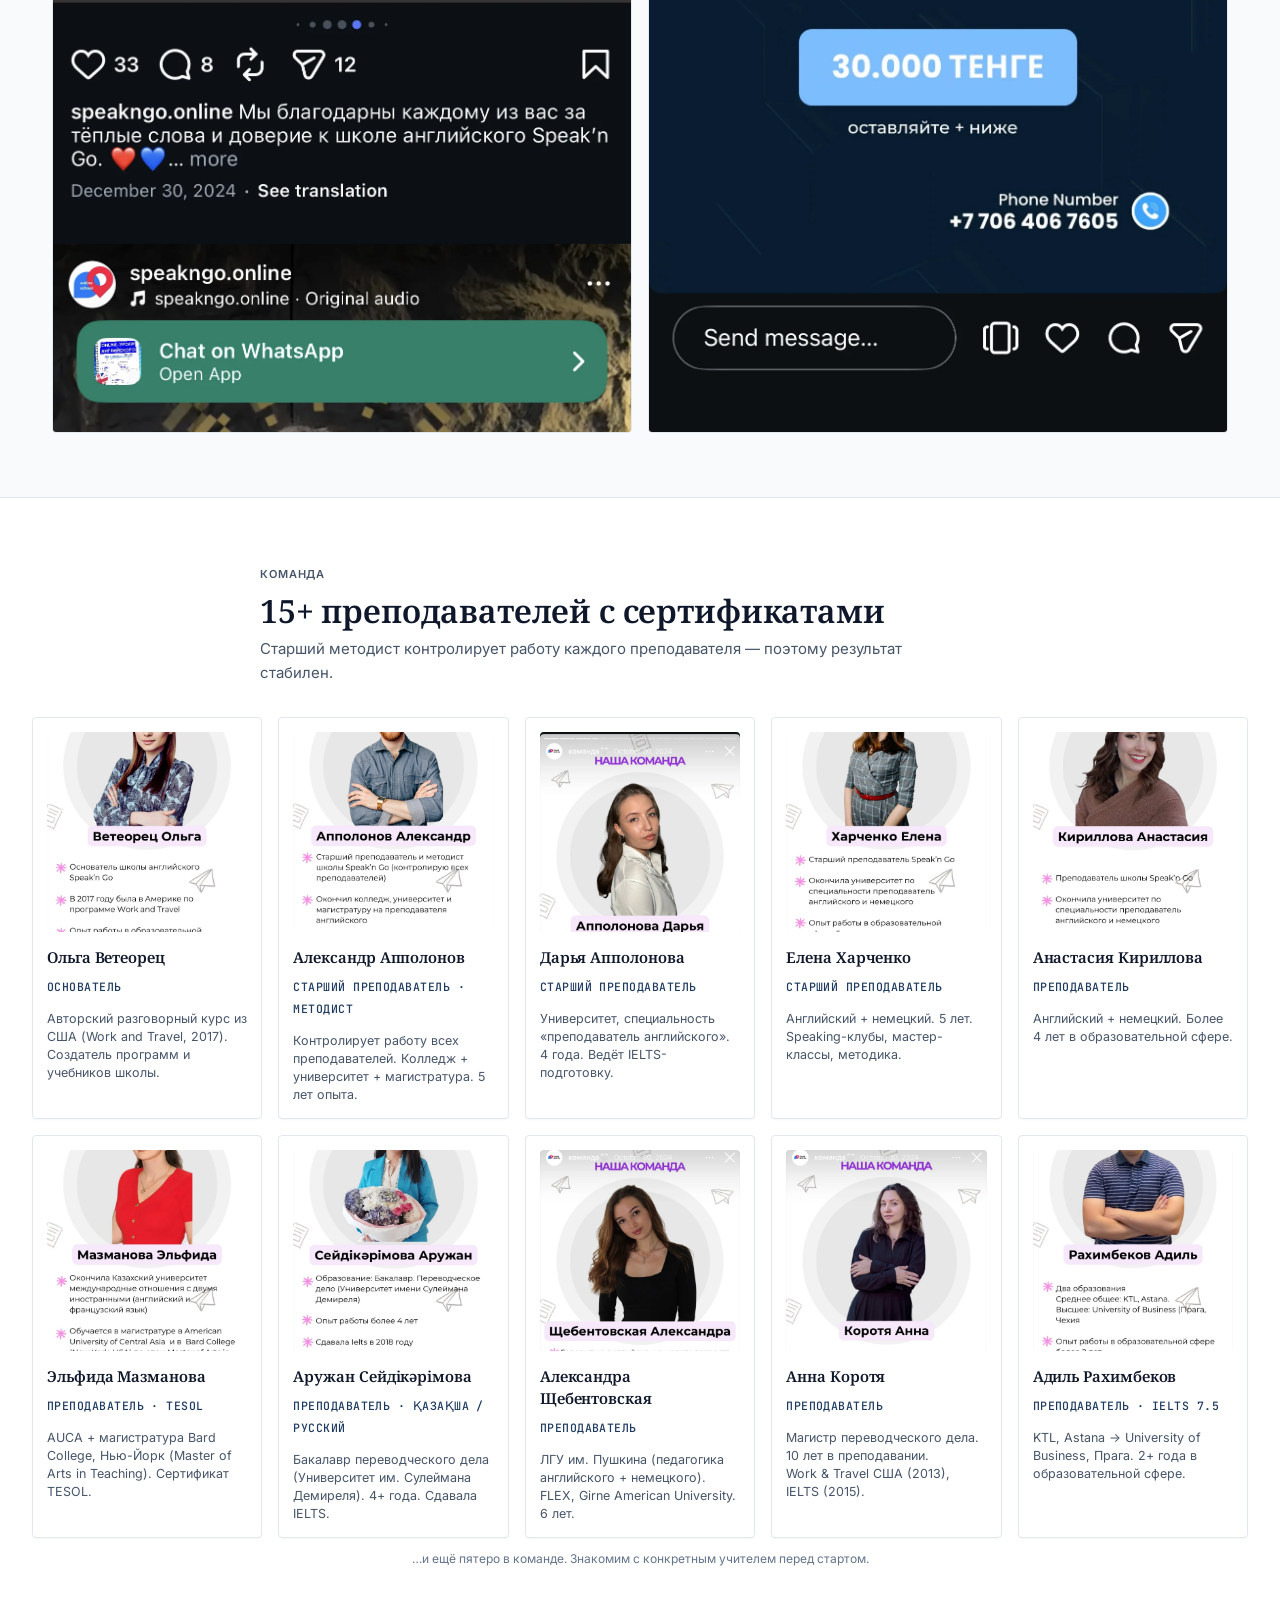
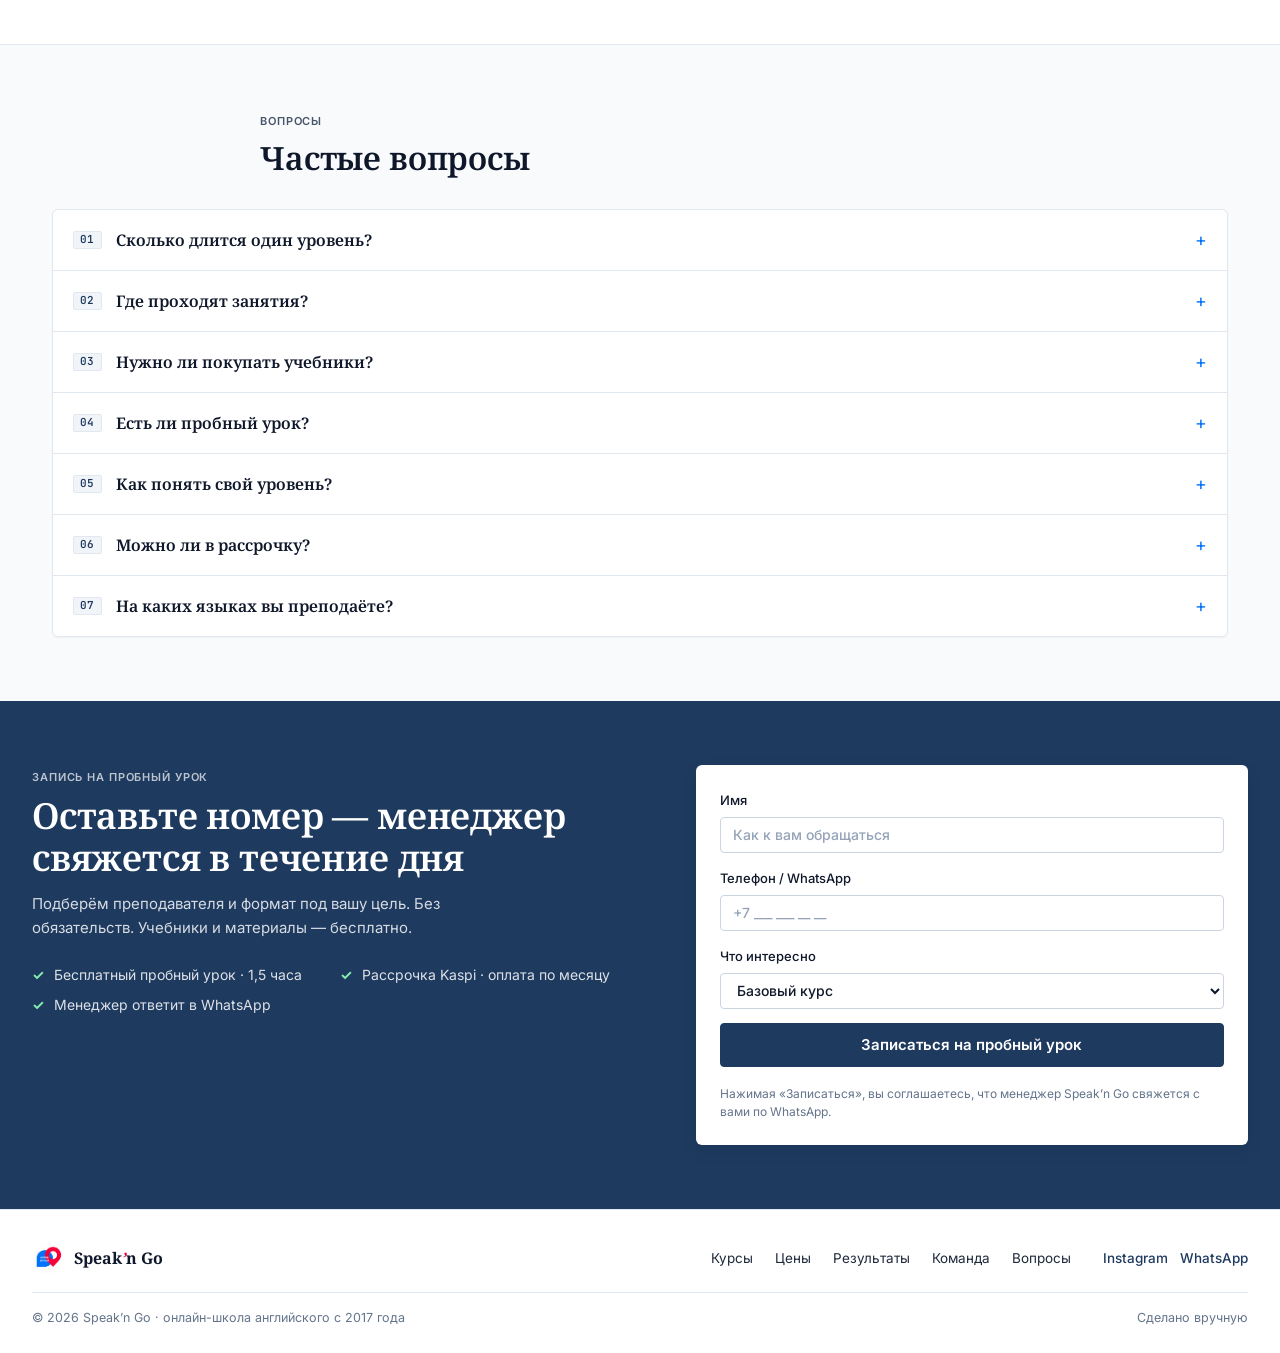
==== commit 5b5be269: "tighten teacher card crops on anna/aleksandra/darya per rembg focal" ====
--- a/index.html
+++ b/index.html
@@ -316,7 +316,7 @@
     </article>
 
     <article class="person">
-      <img src="assets/teachers/darya.webp" alt="Дарья Апполонова" loading="lazy" style="object-position:50% 25%" />
+      <img src="assets/teachers/darya.webp" alt="Дарья Апполонова" loading="lazy" style="object-position:50% 12%" />
       <h4>Дарья Апполонова</h4>
       <p class="person__role">Старший преподаватель</p>
       <p class="person__bio">Университет, специальность «преподаватель английского». 4 года. Ведёт IELTS-подготовку.</p>
@@ -351,14 +351,14 @@
     </article>
 
     <article class="person">
-      <img src="assets/teachers/aleksandra.webp" alt="Александра Щебентовская" loading="lazy" style="object-position:50% 25%" />
+      <img src="assets/teachers/aleksandra.webp" alt="Александра Щебентовская" loading="lazy" style="object-position:50% 17%" />
       <h4>Александра Щебентовская</h4>
       <p class="person__role">Преподаватель</p>
       <p class="person__bio">ЛГУ им. Пушкина (педагогика английского + немецкого). FLEX, Girne American University. 6 лет.</p>
     </article>
 
     <article class="person">
-      <img src="assets/teachers/anna.webp" alt="Анна Коротя" loading="lazy" style="object-position:50% 25%" />
+      <img src="assets/teachers/anna.webp" alt="Анна Коротя" loading="lazy" style="object-position:50% 17%" />
       <h4>Анна Коротя</h4>
       <p class="person__role">Преподаватель</p>
       <p class="person__bio">Магистр переводческого дела. 10 лет в преподавании. Work&nbsp;&amp;&nbsp;Travel США (2013), IELTS (2015).</p>
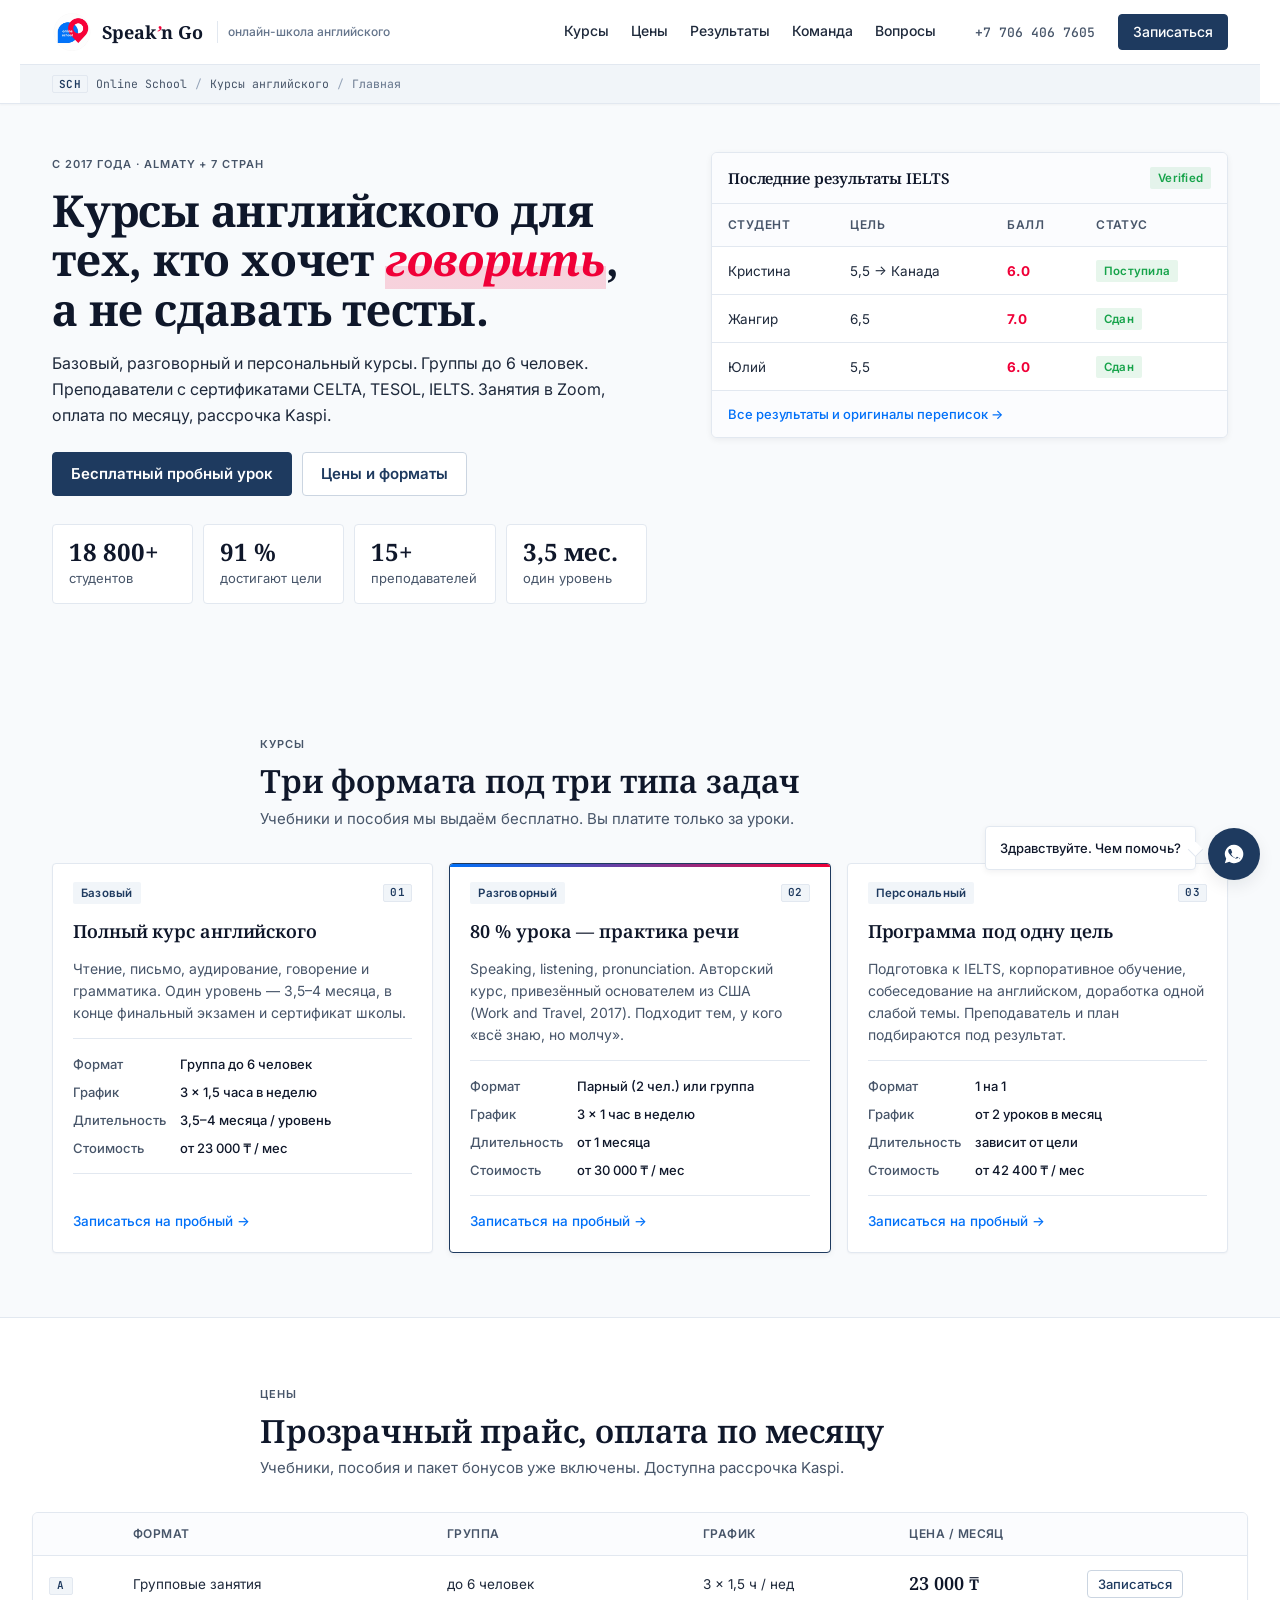
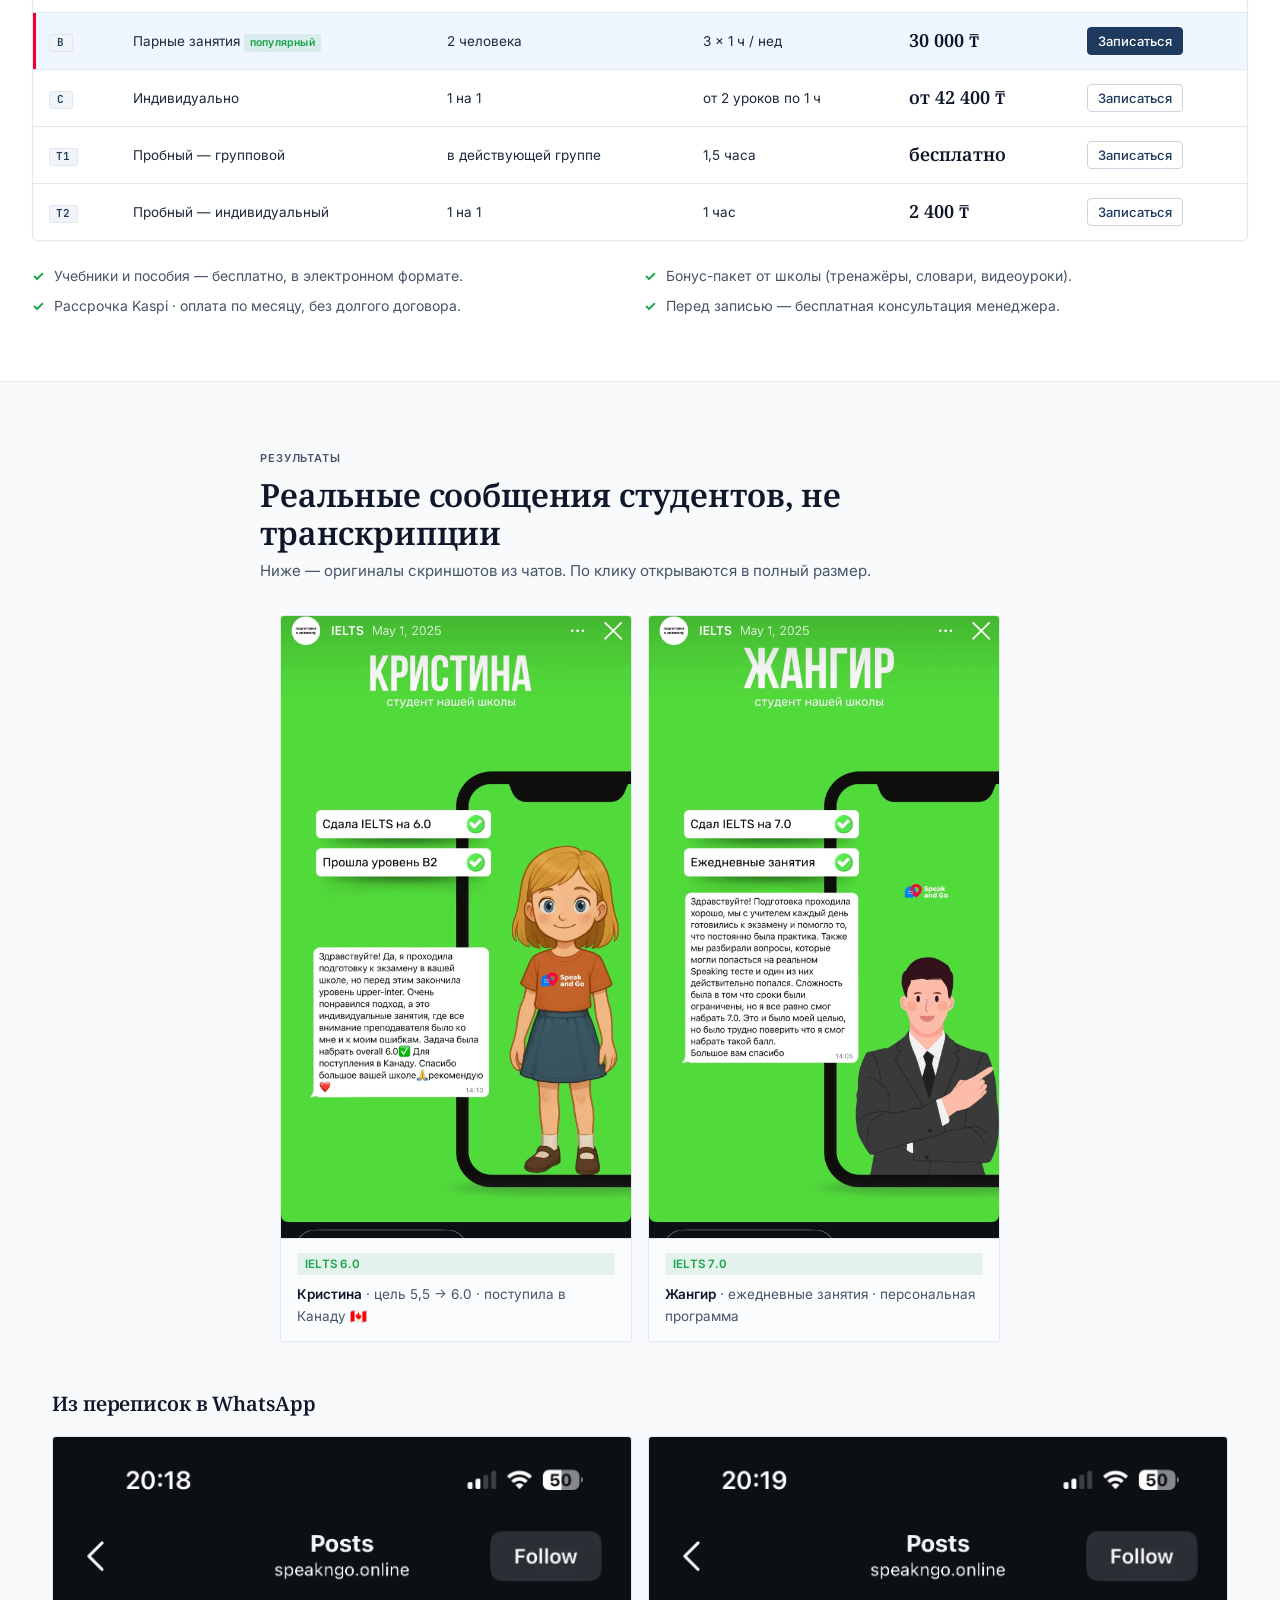
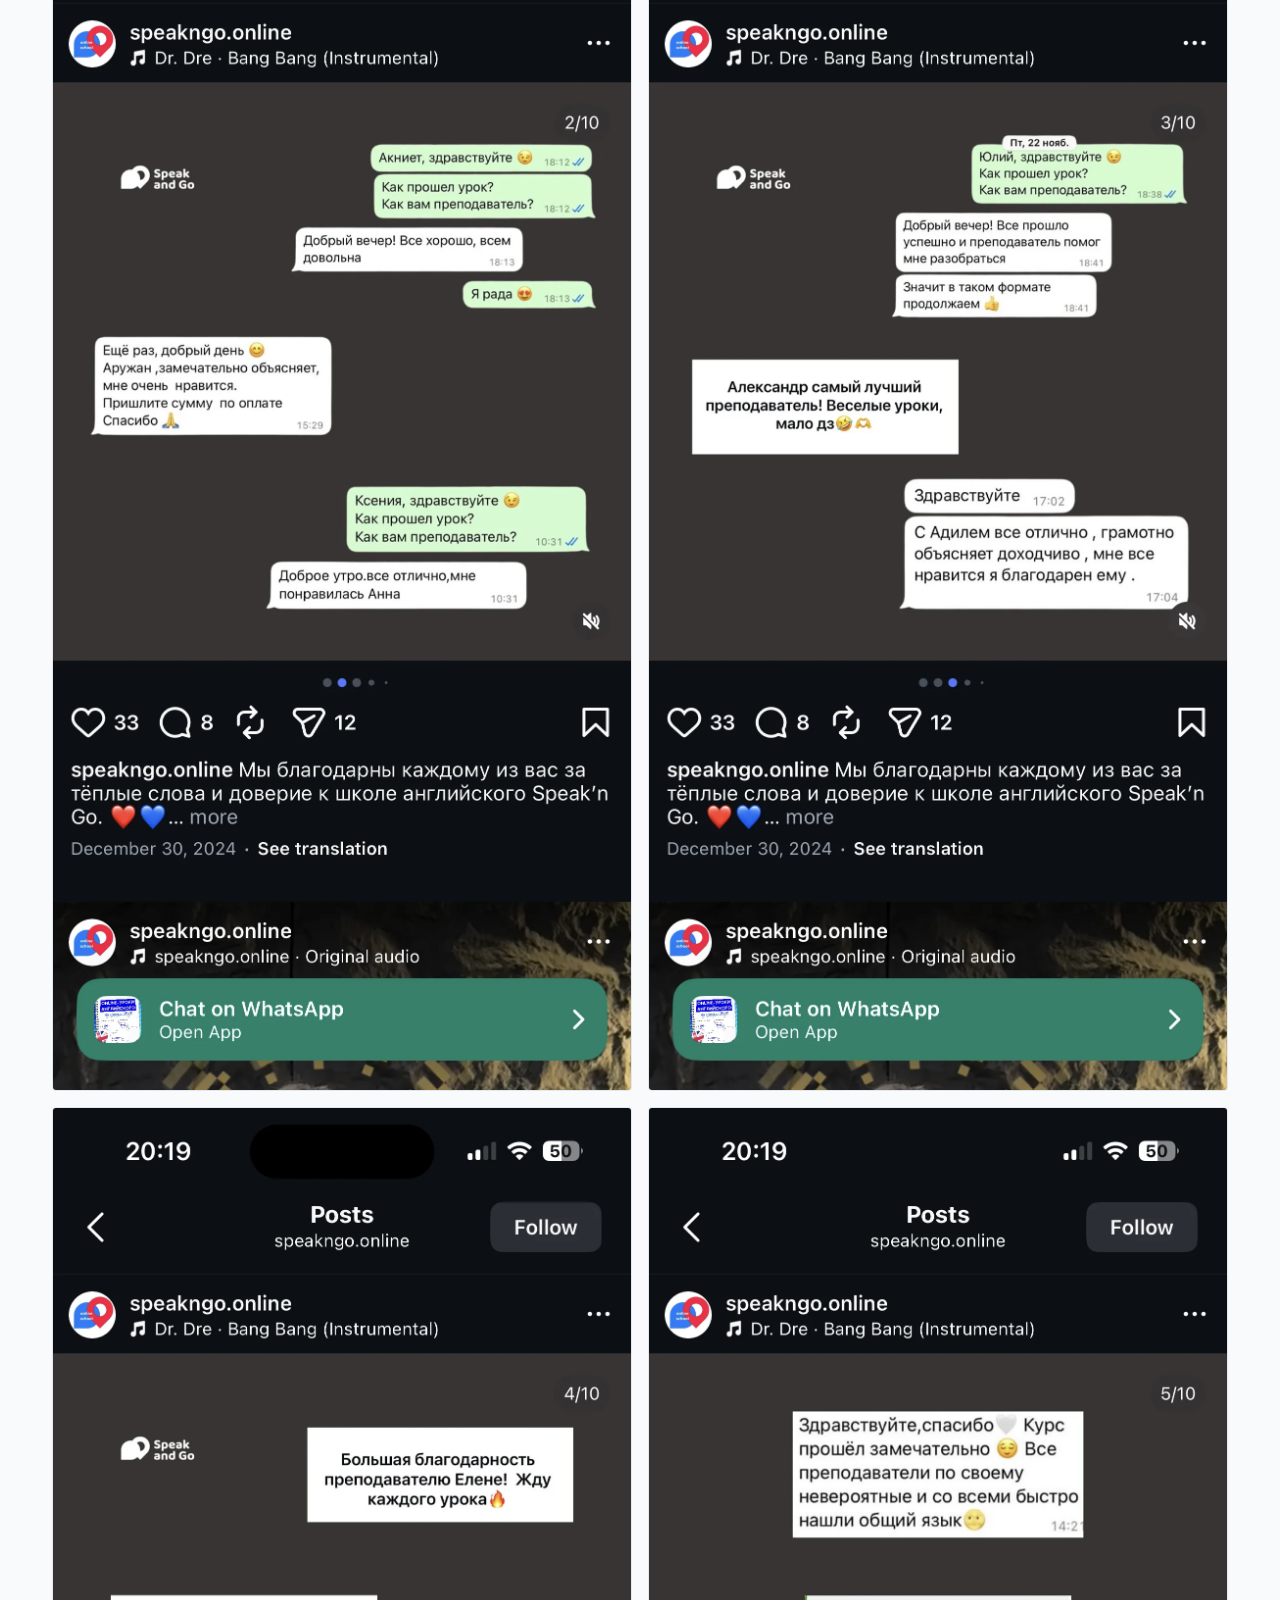
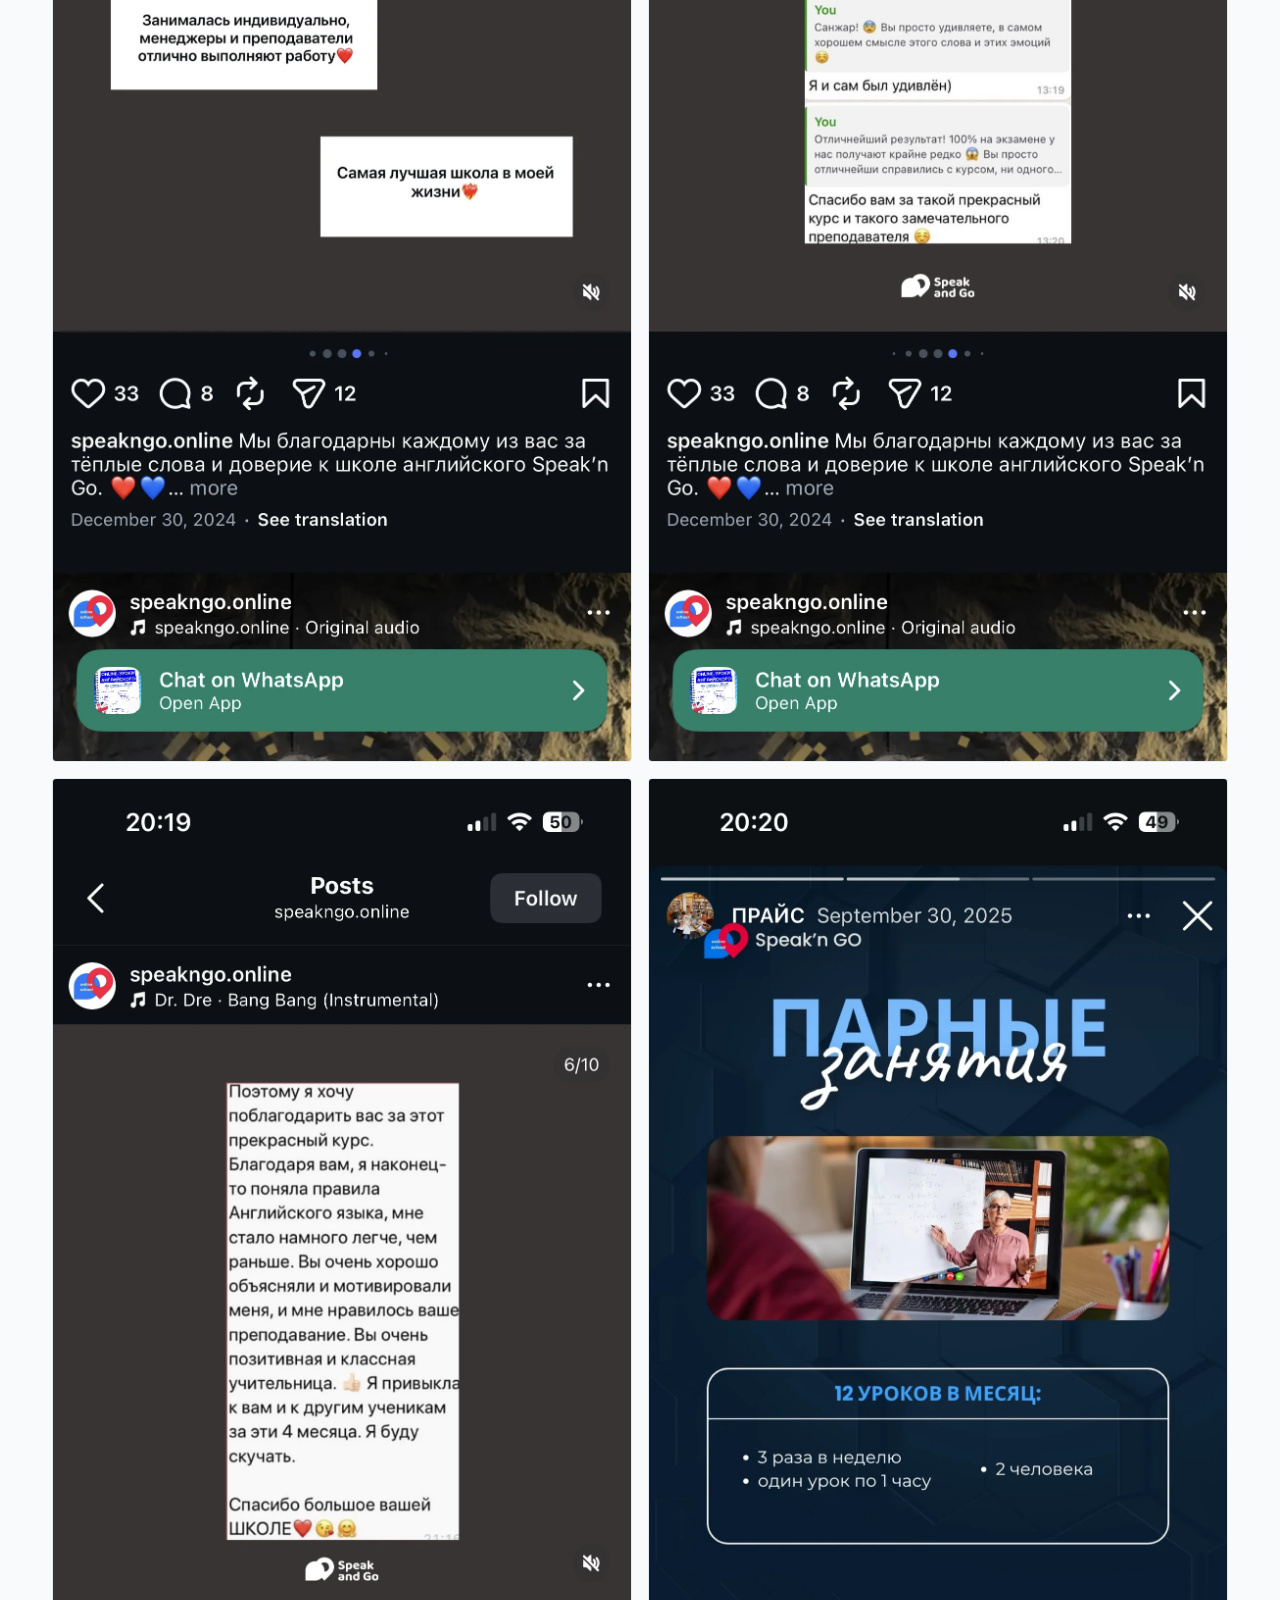
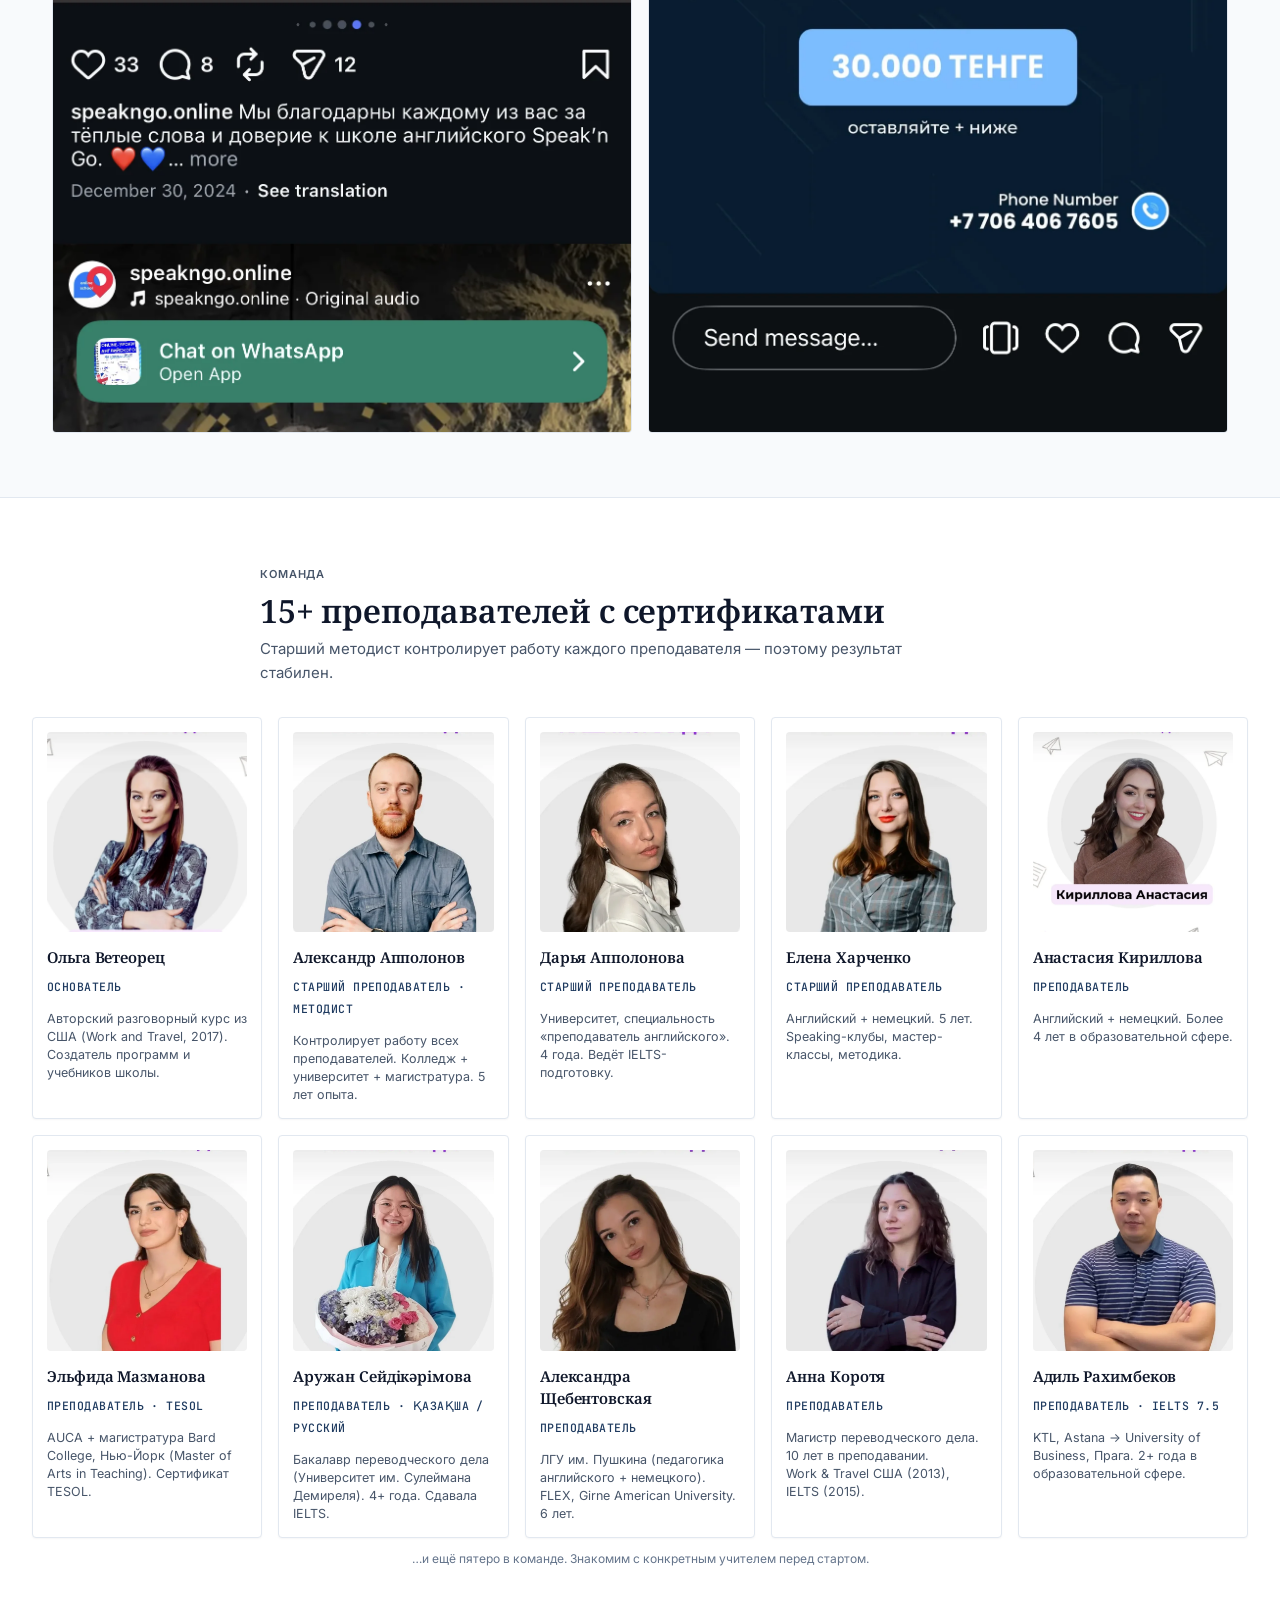
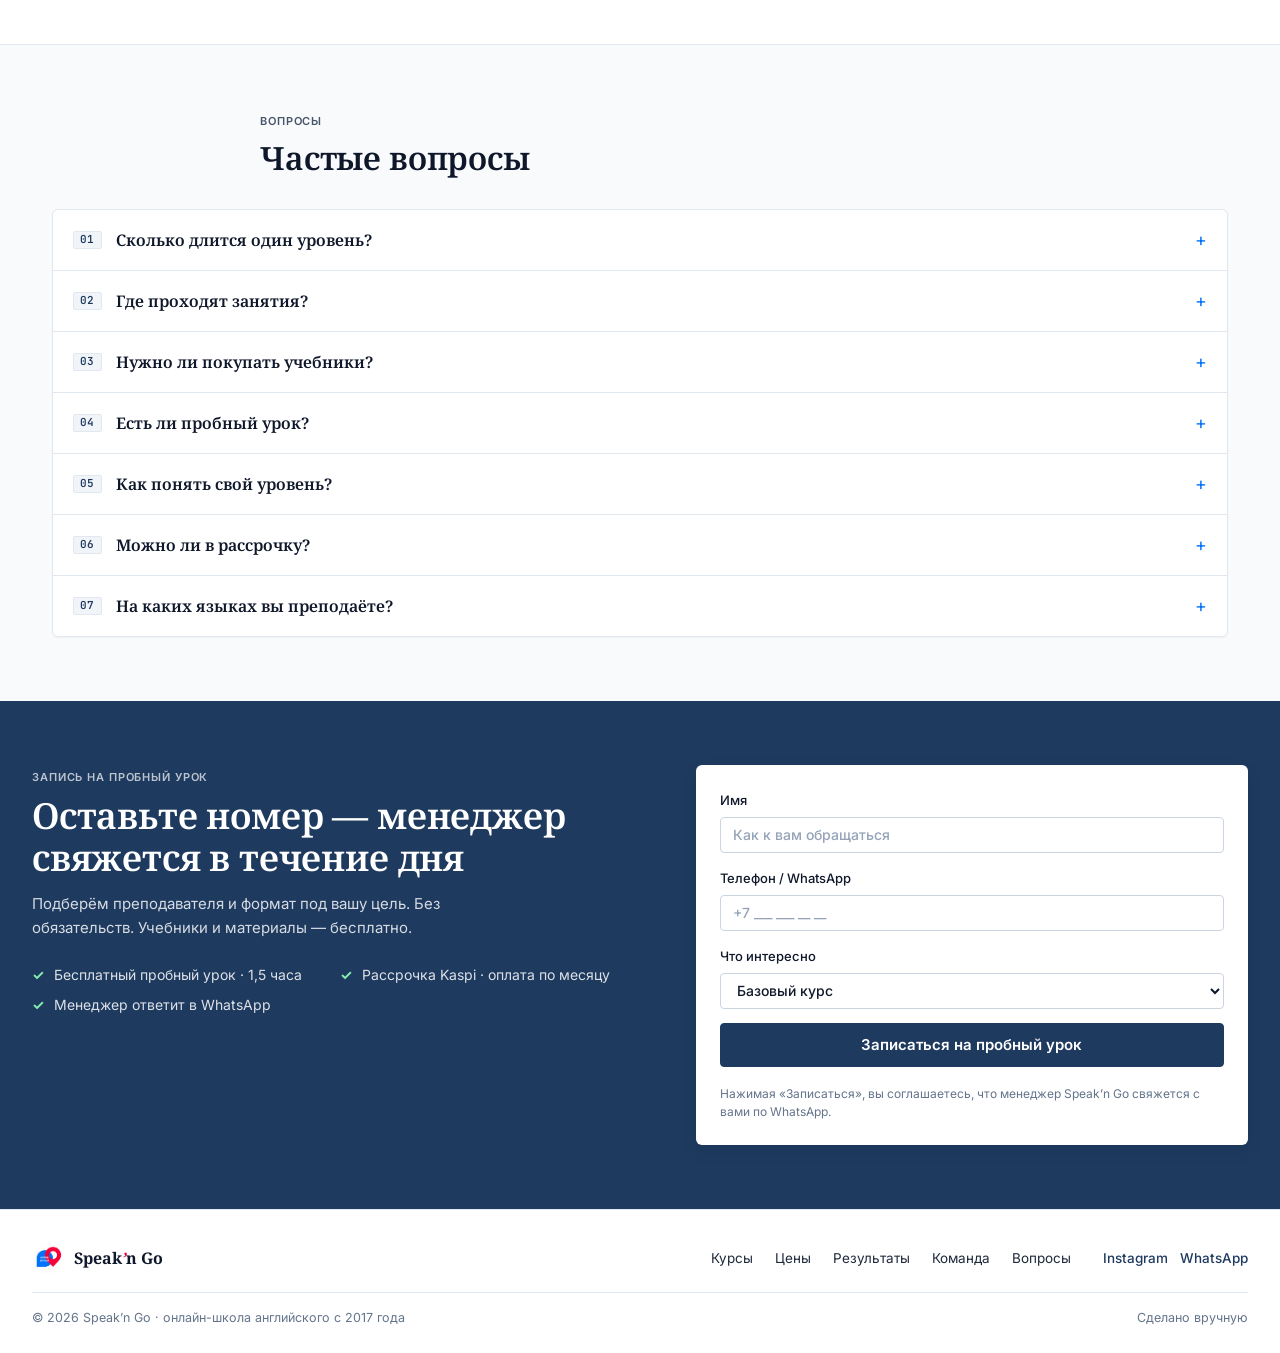
==== commit c75d8e87: "tight-crop teacher photos to head & shoulders, drop object-position overrides" ====
--- a/index.html
+++ b/index.html
@@ -316,7 +316,7 @@
     </article>
 
     <article class="person">
-      <img src="assets/teachers/darya.webp" alt="Дарья Апполонова" loading="lazy" style="object-position:50% 12%" />
+      <img src="assets/teachers/darya.webp" alt="Дарья Апполонова" loading="lazy" />
       <h4>Дарья Апполонова</h4>
       <p class="person__role">Старший преподаватель</p>
       <p class="person__bio">Университет, специальность «преподаватель английского». 4 года. Ведёт IELTS-подготовку.</p>
@@ -351,14 +351,14 @@
     </article>
 
     <article class="person">
-      <img src="assets/teachers/aleksandra.webp" alt="Александра Щебентовская" loading="lazy" style="object-position:50% 17%" />
+      <img src="assets/teachers/aleksandra.webp" alt="Александра Щебентовская" loading="lazy" />
       <h4>Александра Щебентовская</h4>
       <p class="person__role">Преподаватель</p>
       <p class="person__bio">ЛГУ им. Пушкина (педагогика английского + немецкого). FLEX, Girne American University. 6 лет.</p>
     </article>
 
     <article class="person">
-      <img src="assets/teachers/anna.webp" alt="Анна Коротя" loading="lazy" style="object-position:50% 17%" />
+      <img src="assets/teachers/anna.webp" alt="Анна Коротя" loading="lazy" />
       <h4>Анна Коротя</h4>
       <p class="person__role">Преподаватель</p>
       <p class="person__bio">Магистр переводческого дела. 10 лет в преподавании. Work&nbsp;&amp;&nbsp;Travel США (2013), IELTS (2015).</p>
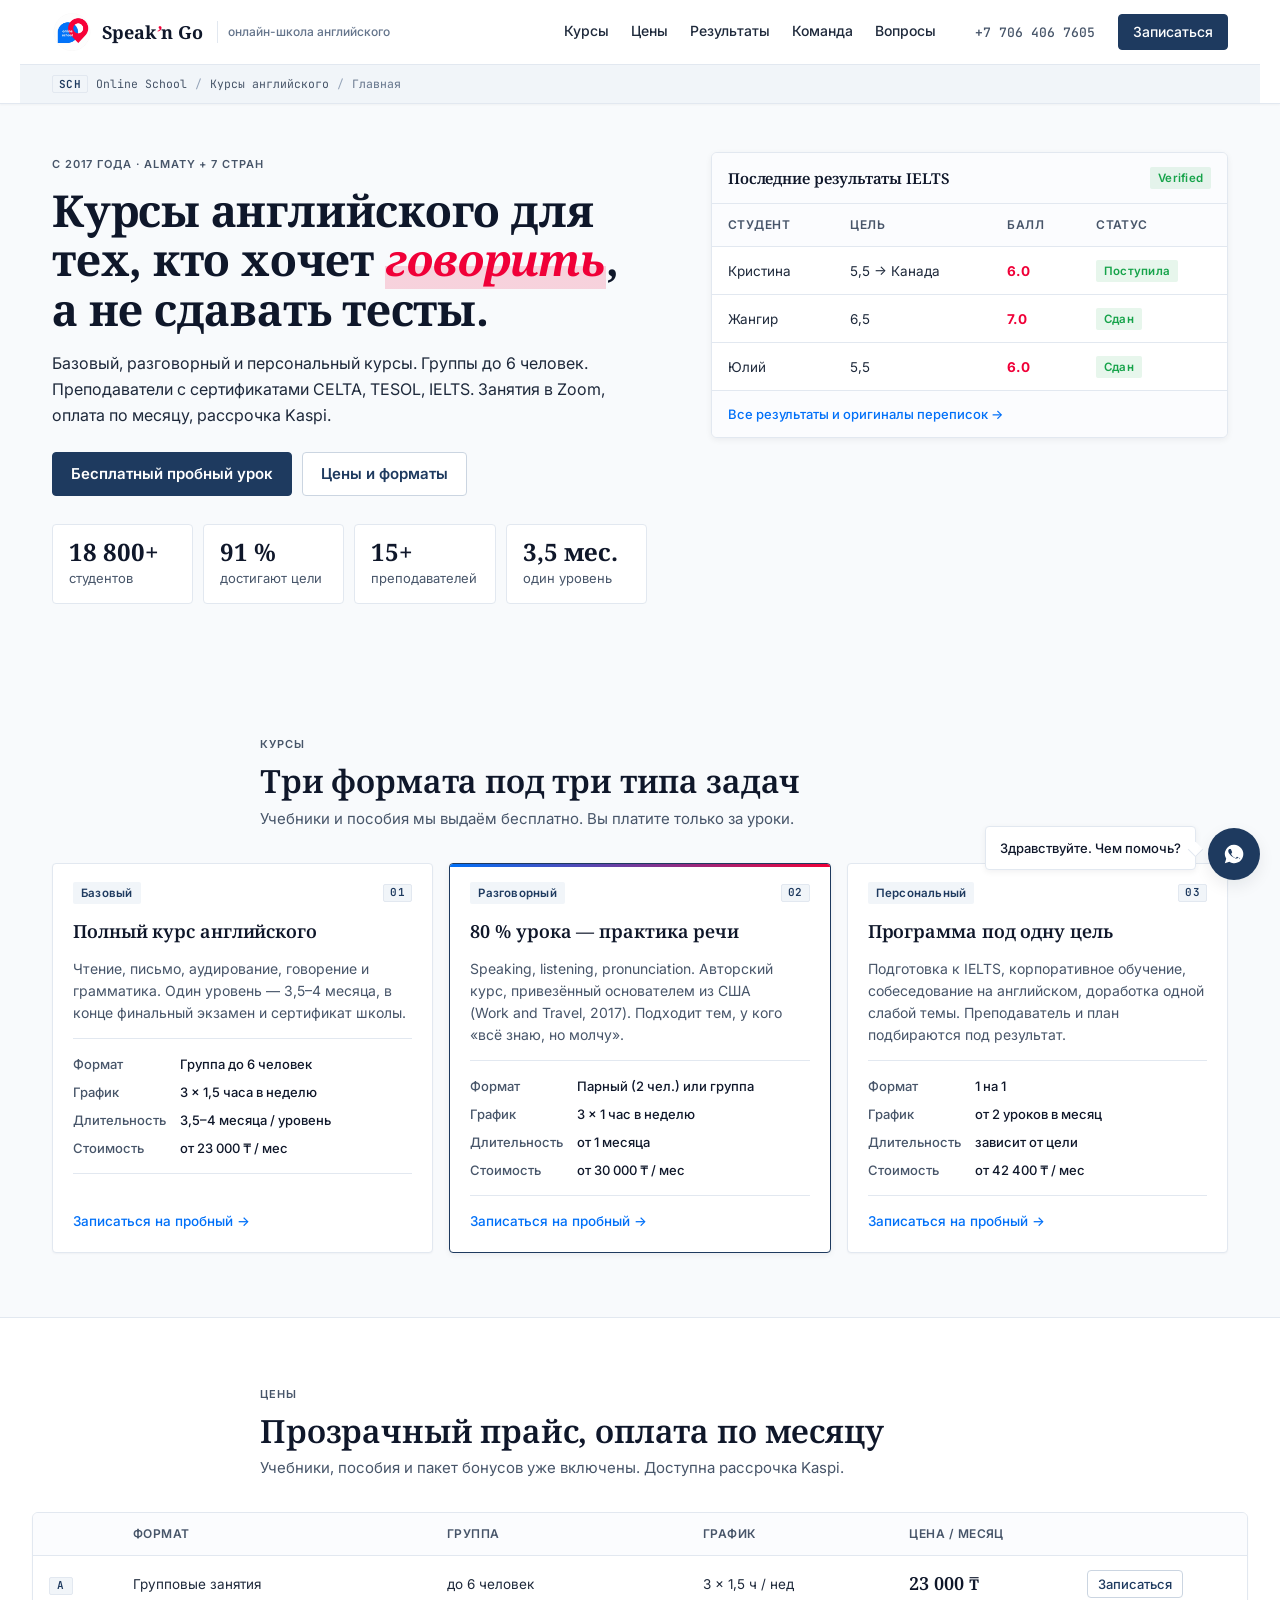
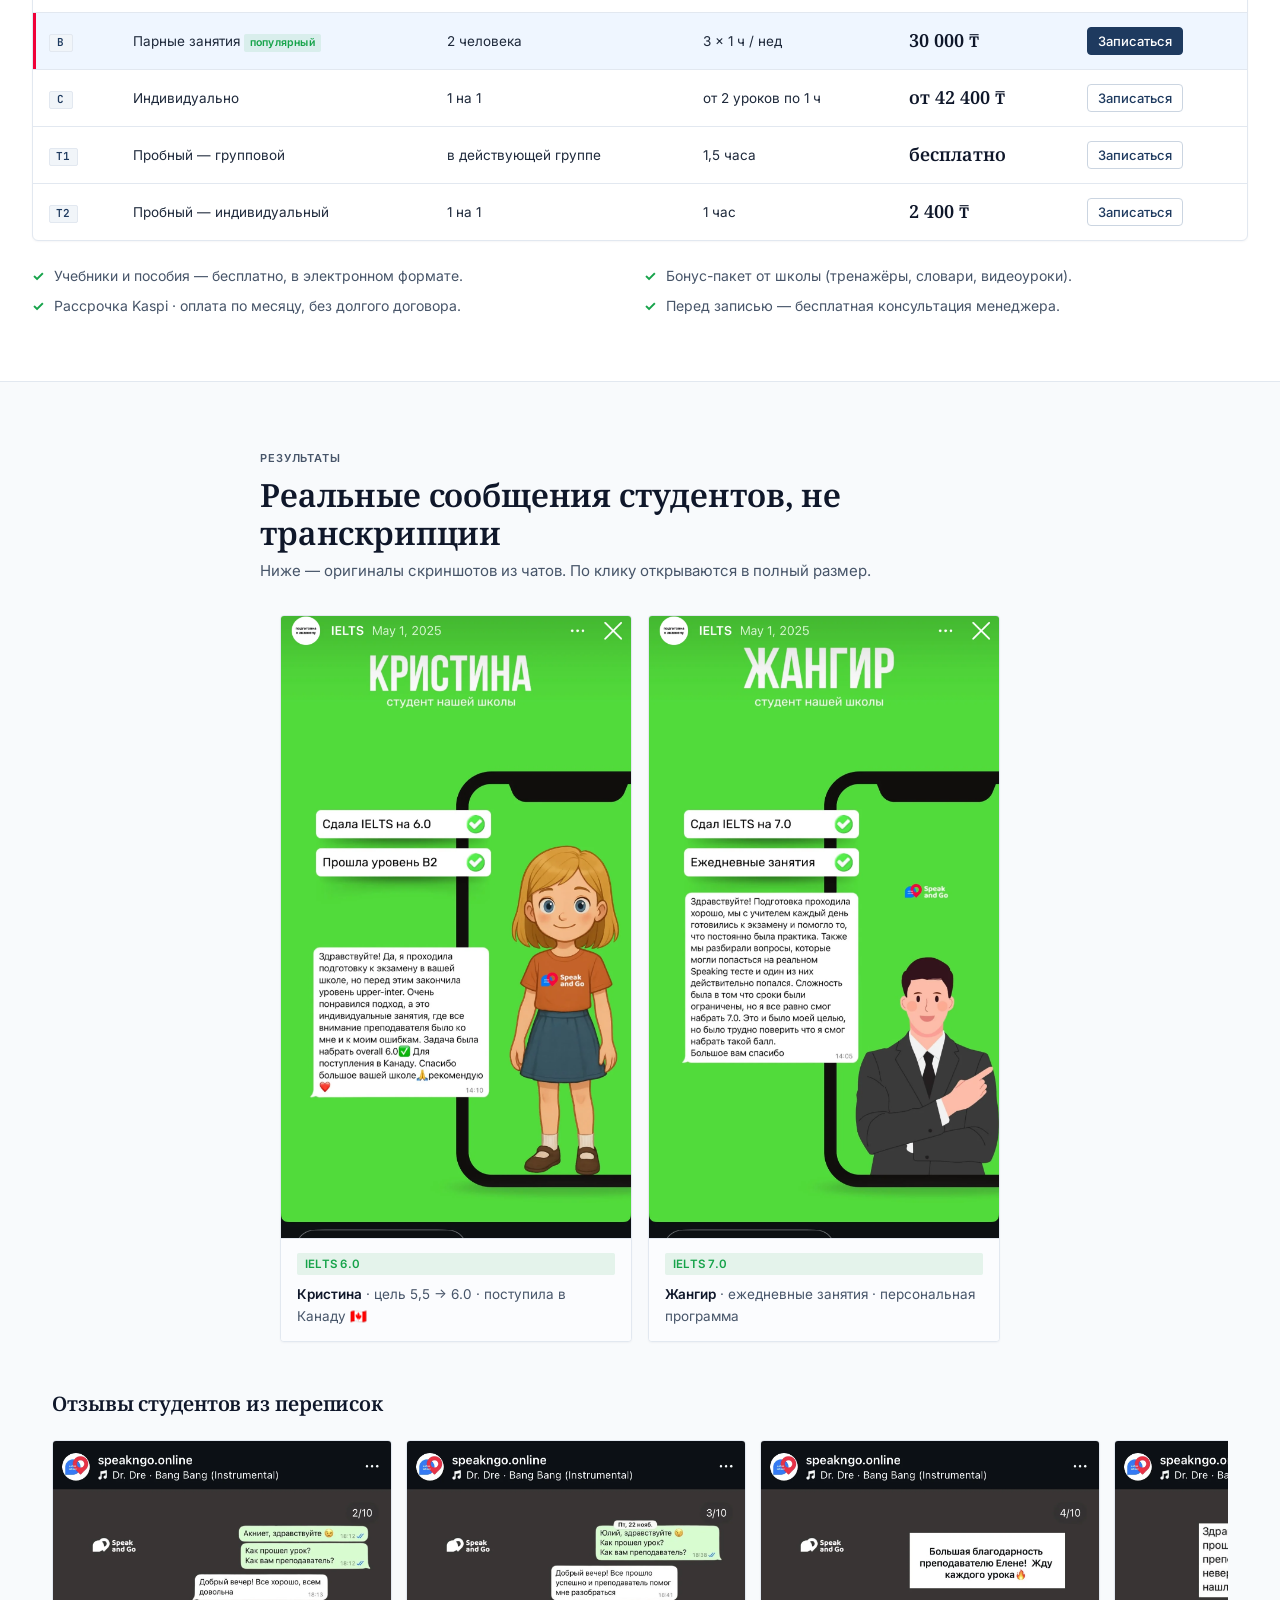
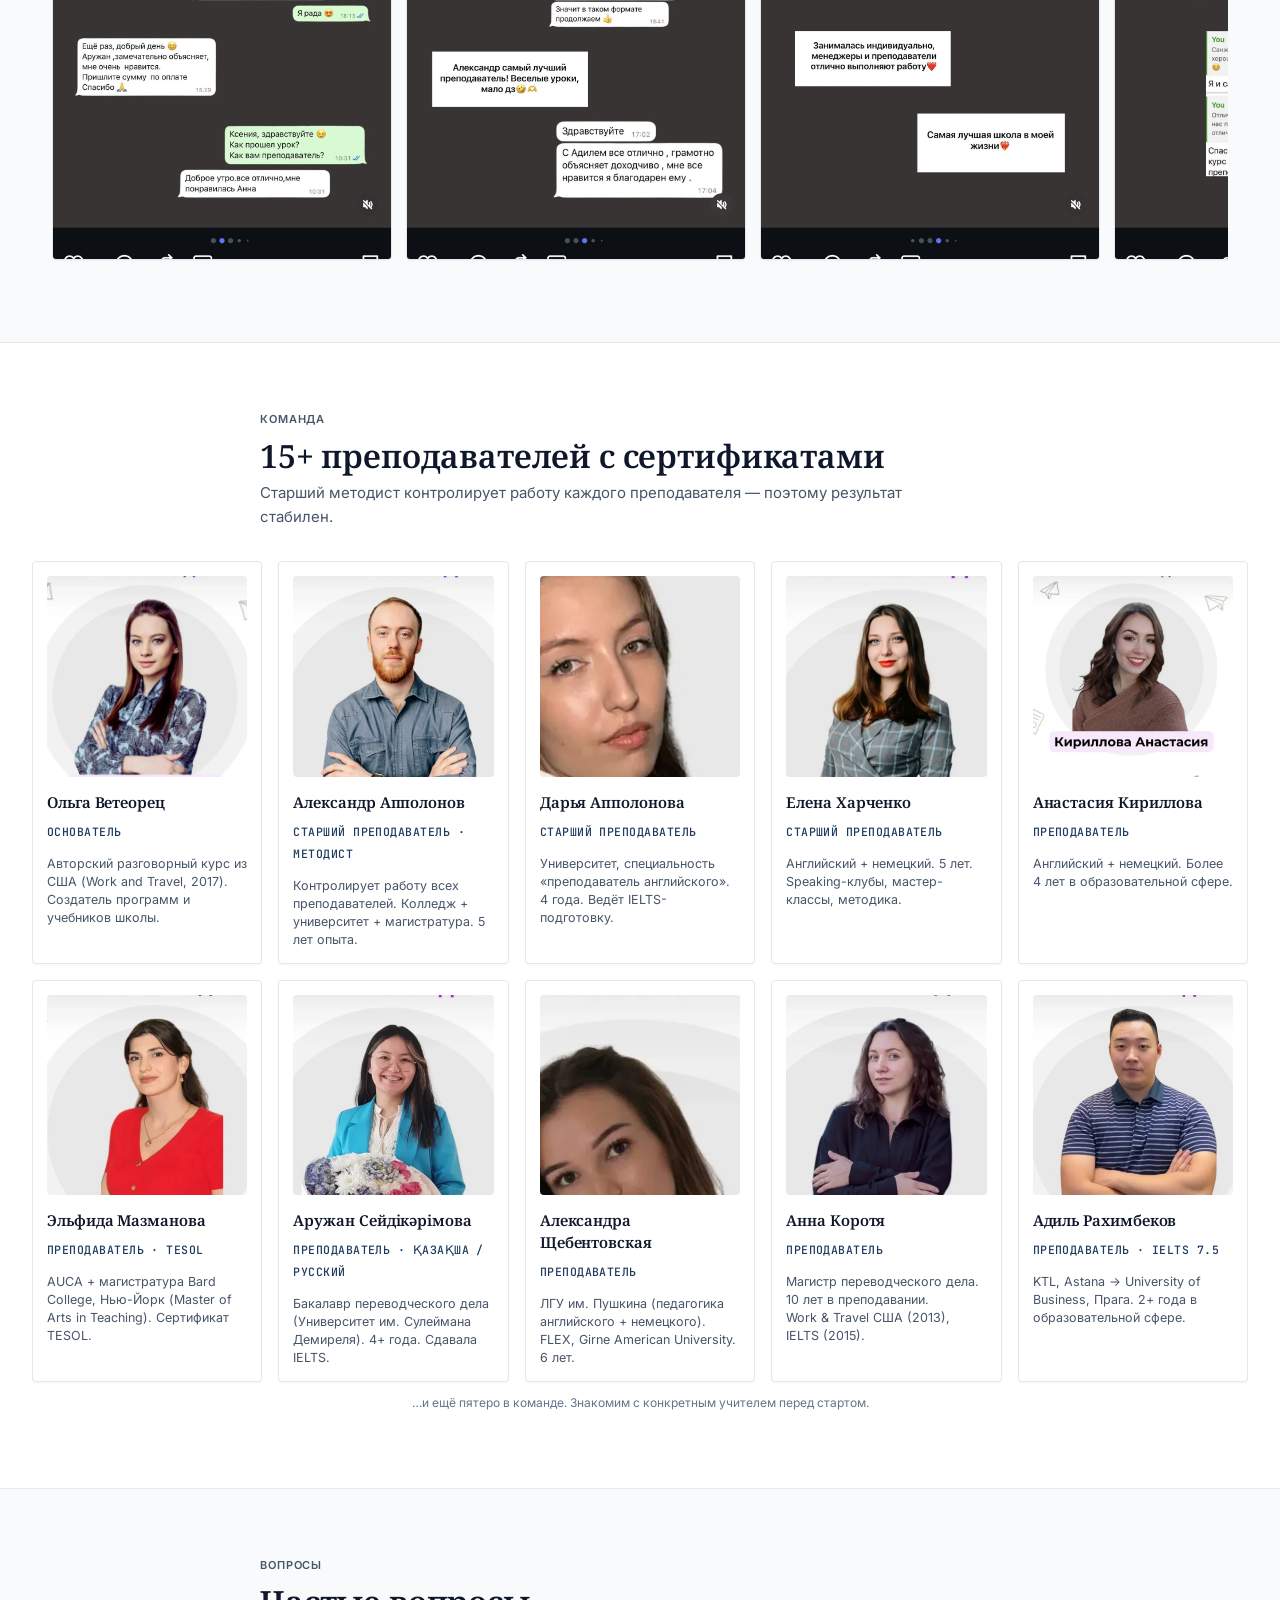
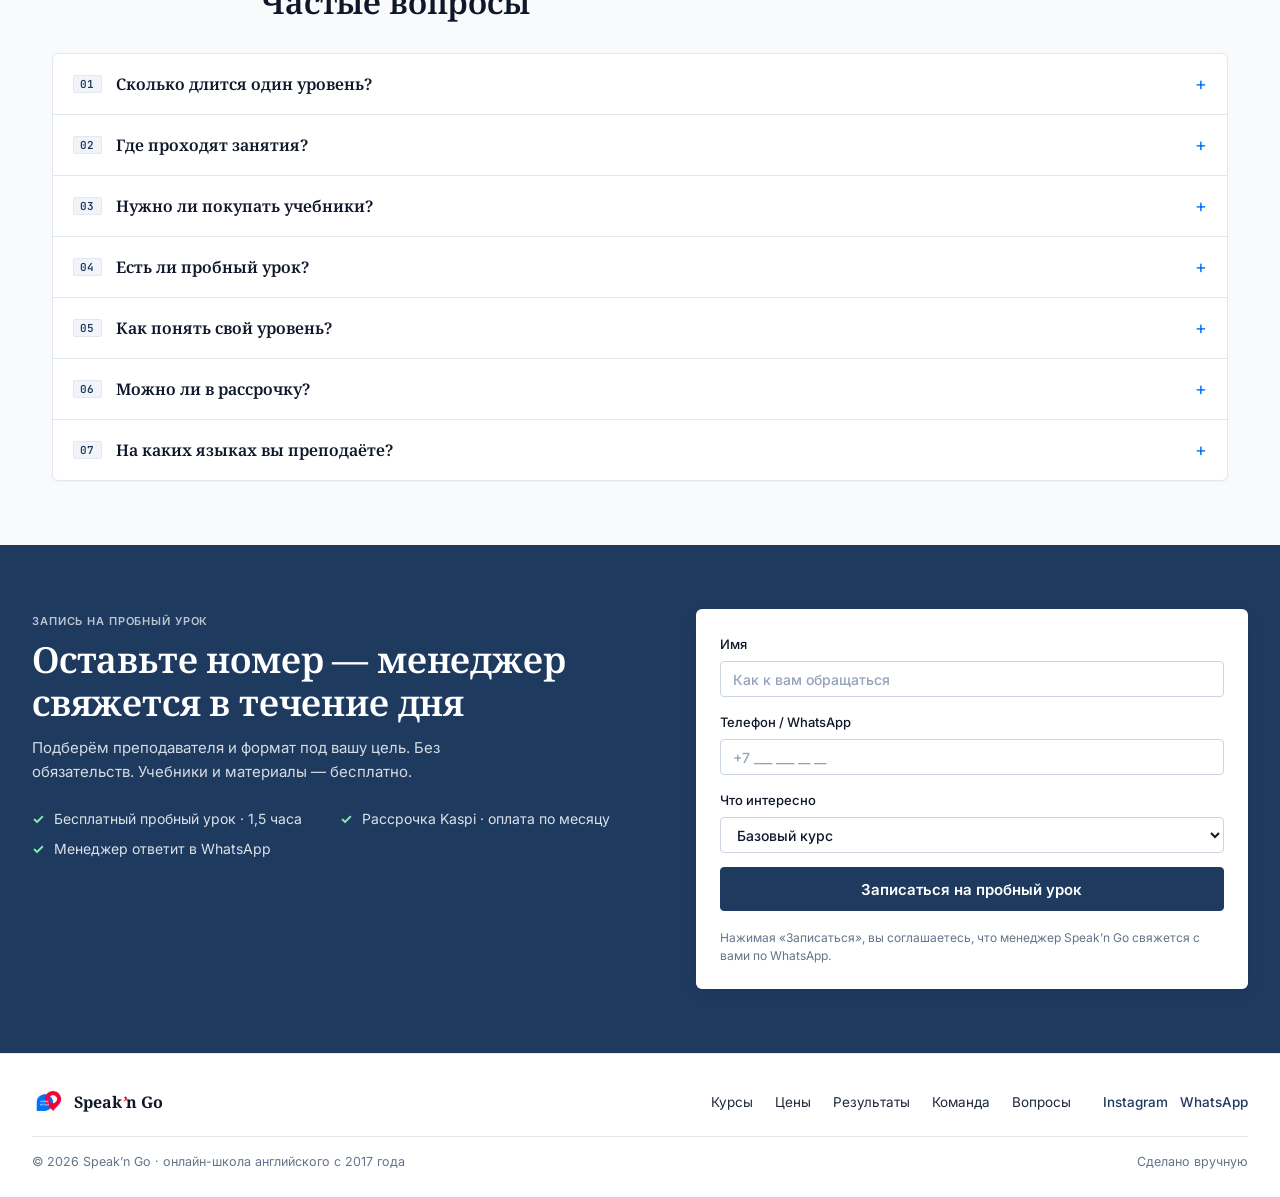
==== commit b65f3b3e: "tighten anastasia crop (kept name pill); chat-strip 9 review screenshots; convert reviews grid to ho" ====
--- a/index.html
+++ b/index.html
@@ -281,13 +281,16 @@
     </a>
   </div>
 
-  <h3 class="results__sub">Из переписок в WhatsApp</h3>
-  <div class="grid grid--6">
+  <h3 class="results__sub">Отзывы студентов из переписок</h3>
+  <div class="carousel" aria-label="Отзывы студентов">
     <figure class="thumb"><img src="assets/reviews/wa-1.webp" alt="Сообщение студента Speak'n Go" loading="lazy" /></figure>
     <figure class="thumb"><img src="assets/reviews/wa-2.webp" alt="Сообщение студента Speak'n Go" loading="lazy" /></figure>
     <figure class="thumb"><img src="assets/reviews/wa-3.webp" alt="Сообщение студента Speak'n Go" loading="lazy" /></figure>
     <figure class="thumb"><img src="assets/reviews/wa-4.webp" alt="Сообщение студента Speak'n Go" loading="lazy" /></figure>
     <figure class="thumb"><img src="assets/reviews/wa-5.webp" alt="Сообщение студента Speak'n Go" loading="lazy" /></figure>
+    <figure class="thumb"><img src="assets/reviews/wa-6.webp" alt="Сообщение студента Speak'n Go" loading="lazy" /></figure>
+    <figure class="thumb"><img src="assets/reviews/wa-7.webp" alt="Сообщение студента Speak'n Go" loading="lazy" /></figure>
+    <figure class="thumb"><img src="assets/reviews/wa-8.webp" alt="Сообщение студента Speak'n Go" loading="lazy" /></figure>
     <figure class="thumb"><img src="assets/reviews/polina.webp" alt="Отзыв Полины — преподаватель Дарья" loading="lazy" /></figure>
   </div>
 </section>
--- a/style.css
+++ b/style.css
@@ -240,6 +240,13 @@
 
 .results__sub{margin:48px 0 18px;font-family:var(--serif);font-weight:600;font-size:20px;line-height:28px;color:var(--ink)}
 .thumb{margin:0;background:var(--surface);border:1px solid var(--border);border-radius:var(--r);overflow:hidden}
+.carousel{display:flex;gap:14px;overflow-x:auto;scroll-snap-type:x mandatory;scroll-behavior:smooth;padding:4px 4px 18px;-webkit-overflow-scrolling:touch}
+.carousel::-webkit-scrollbar{height:6px}
+.carousel::-webkit-scrollbar-thumb{background:var(--border);border-radius:3px}
+.carousel > .thumb{flex:0 0 auto;width:260px;scroll-snap-align:start;box-shadow:var(--shadow-1)}
+.carousel > .thumb img{display:block;width:100%;height:auto}
+@media (min-width:640px){.carousel > .thumb{width:300px}}
+@media (min-width:1024px){.carousel > .thumb{width:340px}}
 
 /* ====================== TEAM ====================== */
 .person{
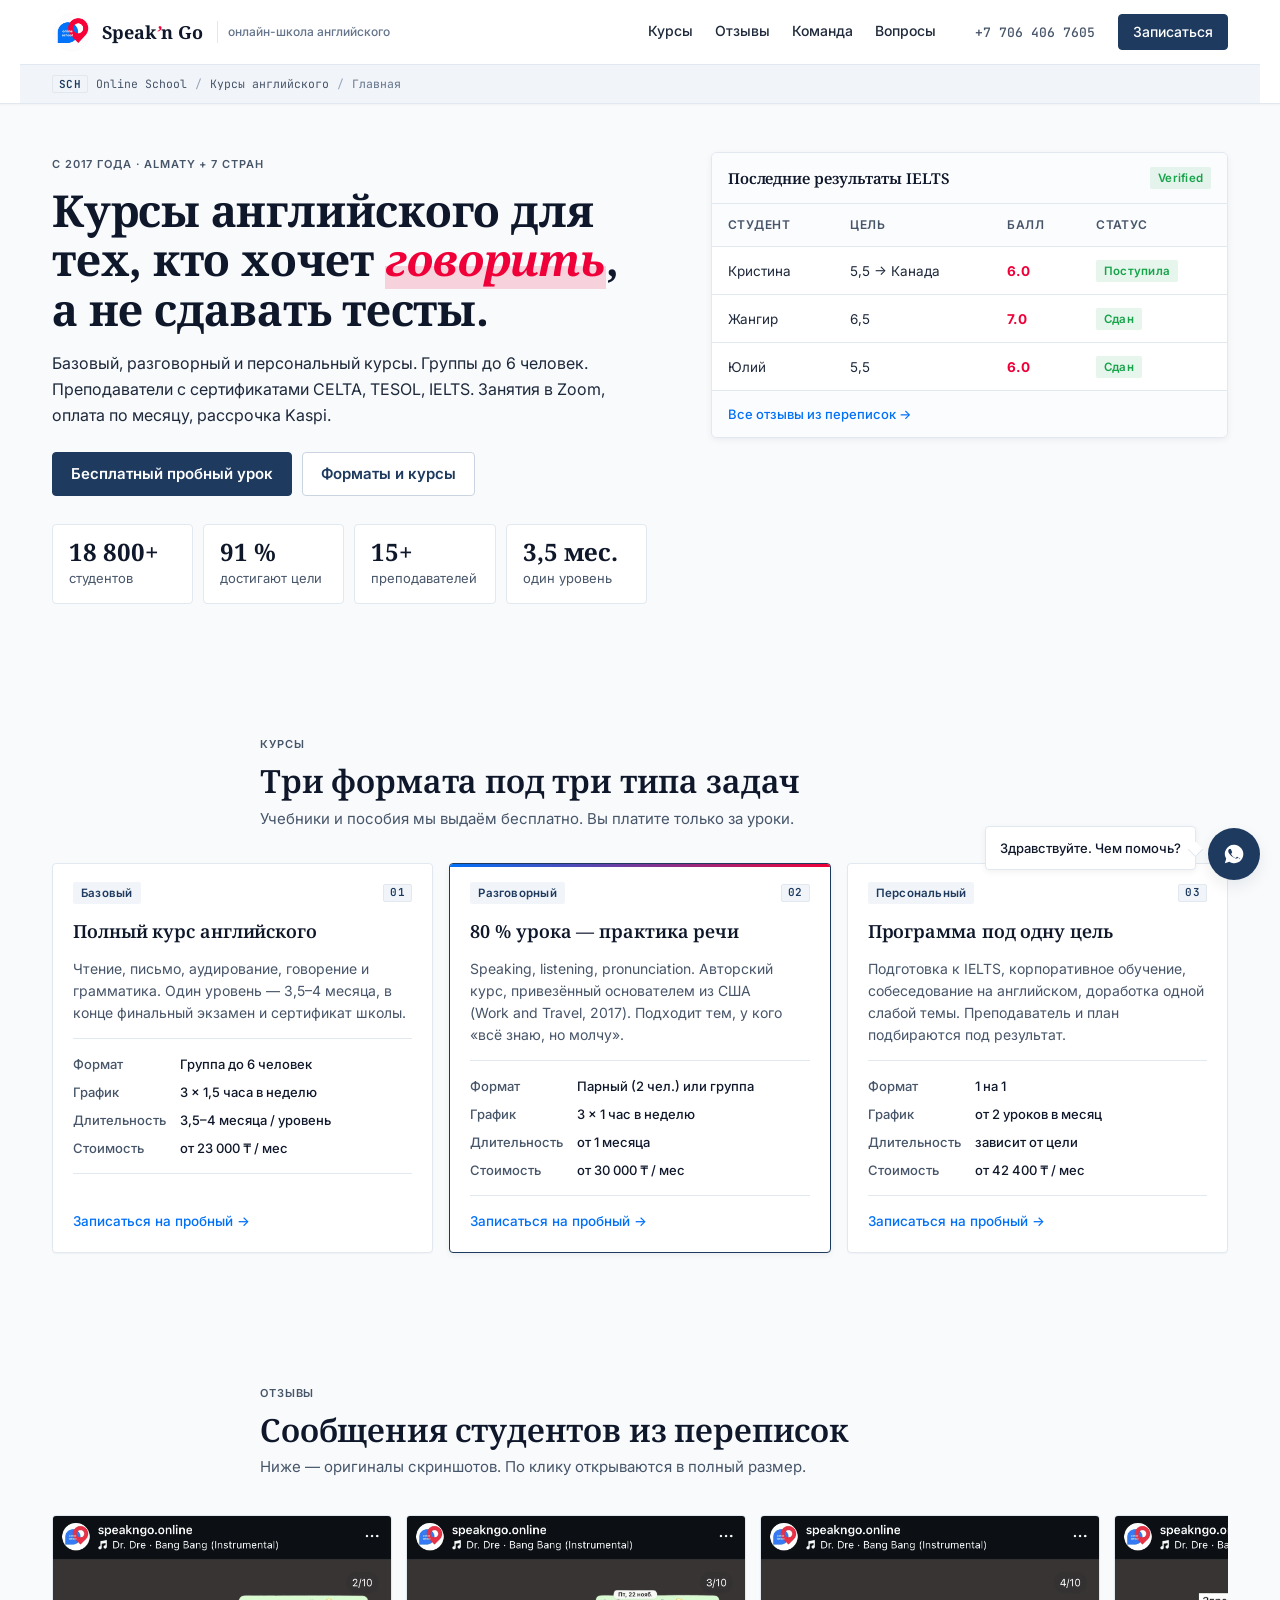
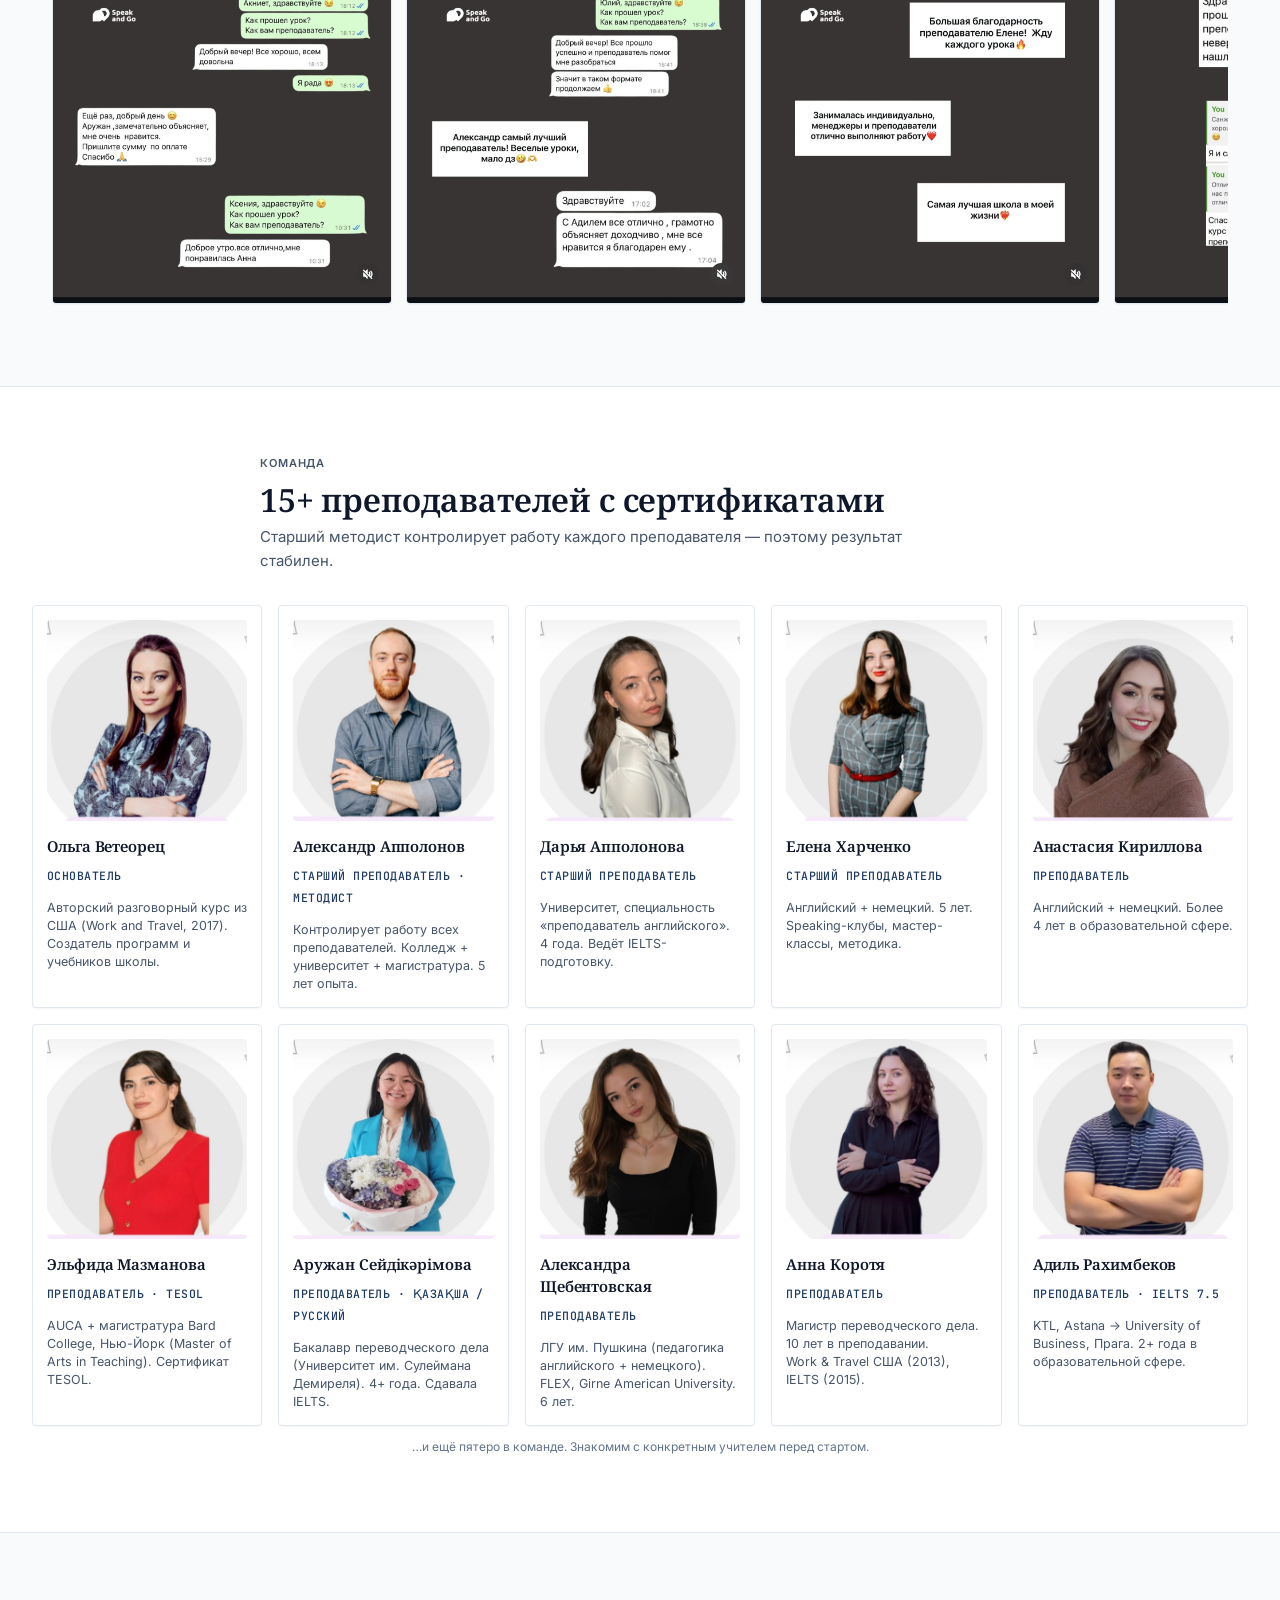
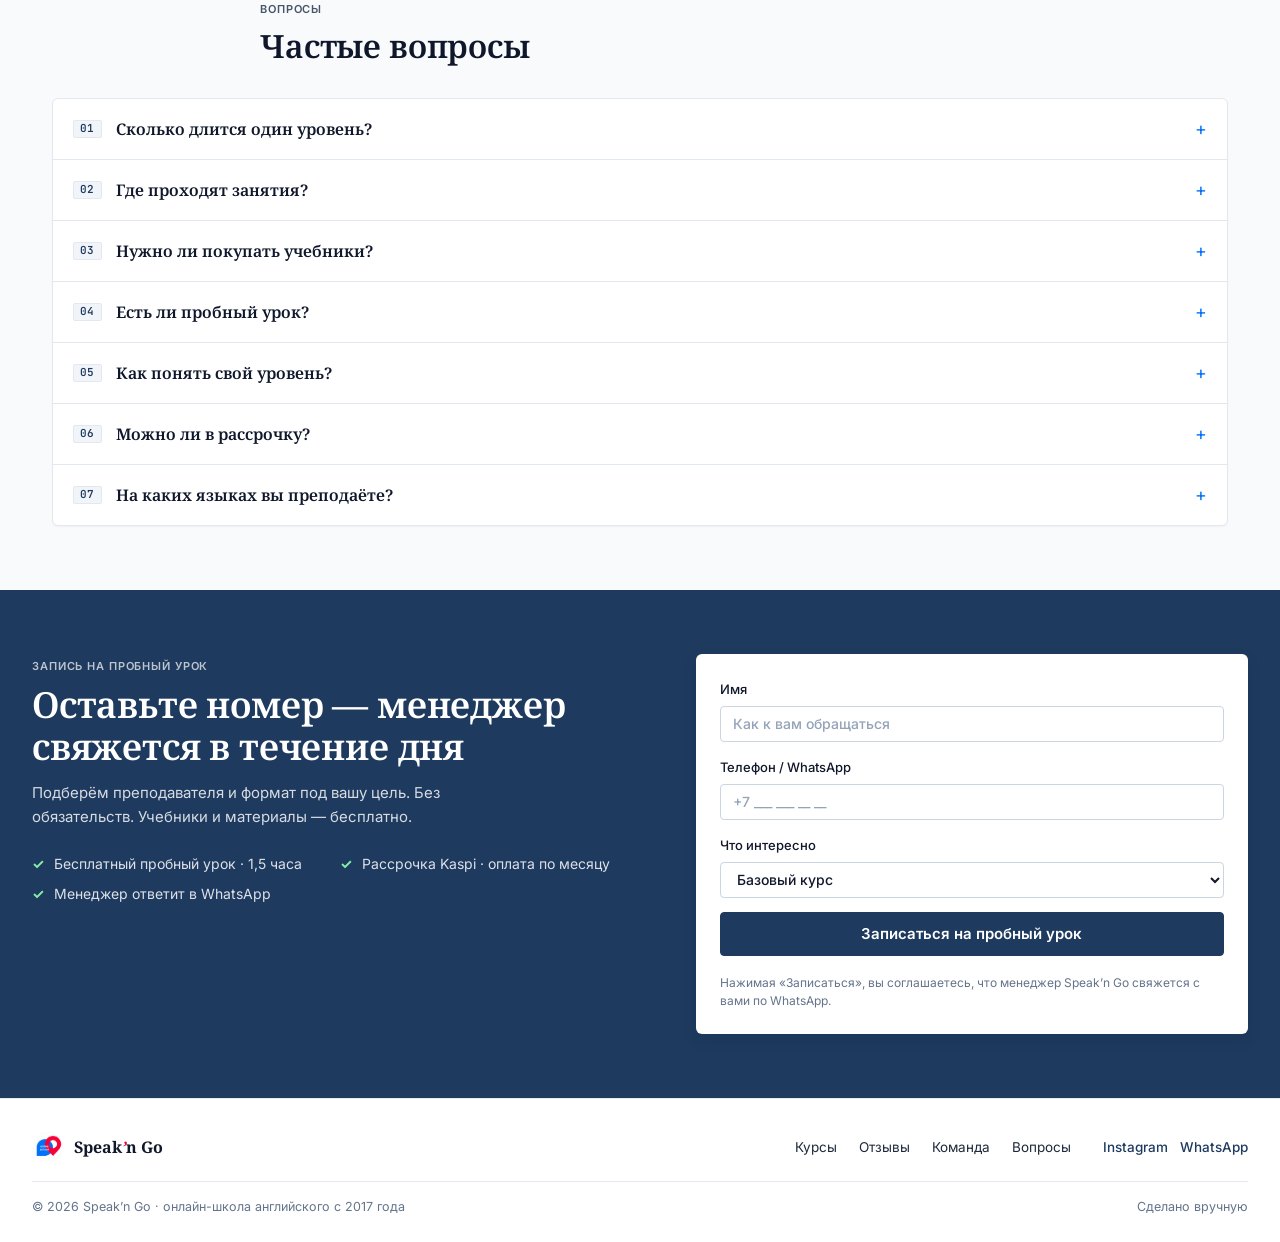
==== commit 95e4c1dd: "drop pricing section + IELTS result cards; section now shows only отзывы carousel" ====
--- a/index.html
+++ b/index.html
@@ -35,8 +35,7 @@
     </a>
     <nav class="topbar__nav" aria-label="Главное меню">
       <a href="#courses">Курсы</a>
-      <a href="#pricing">Цены</a>
-      <a href="#results">Результаты</a>
+      <a href="#results">Отзывы</a>
       <a href="#team">Команда</a>
       <a href="#faq">Вопросы</a>
     </nav>
@@ -50,8 +49,7 @@
   </div>
   <nav id="mobileMenu" class="mobileMenu" hidden aria-label="Мобильное меню">
     <a href="#courses" data-close>Курсы</a>
-    <a href="#pricing" data-close>Цены</a>
-    <a href="#results" data-close>Результаты</a>
+    <a href="#results" data-close>Отзывы</a>
     <a href="#team" data-close>Команда</a>
     <a href="#faq" data-close>Вопросы</a>
     <a class="btn btn--primary mobileMenu__cta" href="#lead" data-close>Записаться</a>
@@ -80,7 +78,7 @@
       </p>
       <div class="hero__cta">
         <a class="btn btn--primary btn--lg" href="#lead">Бесплатный пробный урок</a>
-        <a class="btn btn--secondary btn--lg" href="#pricing">Цены и форматы</a>
+        <a class="btn btn--secondary btn--lg" href="#courses">Форматы и курсы</a>
       </div>
       <ul class="hero__meta">
         <li><b>18 800+</b> студентов</li>
@@ -121,7 +119,7 @@
         </tbody>
       </table>
       <footer class="panel__foot">
-        <a href="#results" class="link">Все результаты и оригиналы переписок →</a>
+        <a href="#results" class="link">Все отзывы из переписок →</a>
       </footer>
     </aside>
   </div>
@@ -185,103 +183,13 @@
   </div>
 </section>
 
-<section id="pricing" class="section section--alt">
-  <header class="section__head">
-    <span class="overline">Цены</span>
-    <h2>Прозрачный прайс, оплата по месяцу</h2>
-    <p class="section__lead">Учебники, пособия и пакет бонусов уже включены. Доступна рассрочка Kaspi.</p>
-  </header>
-
-  <div class="panel">
-    <table class="data data--wide">
-      <thead>
-        <tr>
-          <th></th>
-          <th>Формат</th>
-          <th>Группа</th>
-          <th>График</th>
-          <th>Цена / месяц</th>
-          <th></th>
-        </tr>
-      </thead>
-      <tbody>
-        <tr>
-          <td><span class="kbd">A</span></td>
-          <td>Групповые занятия</td>
-          <td>до 6 человек</td>
-          <td>3 × 1,5 ч / нед</td>
-          <td><span class="amt">23 000 ₸</span></td>
-          <td><a class="btn btn--secondary btn--sm" href="#lead">Записаться</a></td>
-        </tr>
-        <tr class="row--selected">
-          <td><span class="kbd">B</span></td>
-          <td>Парные занятия <span class="chip chip--ok chip--sm">популярный</span></td>
-          <td>2 человека</td>
-          <td>3 × 1 ч / нед</td>
-          <td><span class="amt">30 000 ₸</span></td>
-          <td><a class="btn btn--primary btn--sm" href="#lead">Записаться</a></td>
-        </tr>
-        <tr>
-          <td><span class="kbd">C</span></td>
-          <td>Индивидуально</td>
-          <td>1 на 1</td>
-          <td>от 2 уроков по 1 ч</td>
-          <td><span class="amt">от 42 400 ₸</span></td>
-          <td><a class="btn btn--secondary btn--sm" href="#lead">Записаться</a></td>
-        </tr>
-        <tr>
-          <td><span class="kbd">T1</span></td>
-          <td>Пробный — групповой</td>
-          <td>в действующей группе</td>
-          <td>1,5 часа</td>
-          <td><span class="amt">бесплатно</span></td>
-          <td><a class="btn btn--secondary btn--sm" href="#lead">Записаться</a></td>
-        </tr>
-        <tr>
-          <td><span class="kbd">T2</span></td>
-          <td>Пробный — индивидуальный</td>
-          <td>1 на 1</td>
-          <td>1 час</td>
-          <td><span class="amt">2 400 ₸</span></td>
-          <td><a class="btn btn--secondary btn--sm" href="#lead">Записаться</a></td>
-        </tr>
-      </tbody>
-    </table>
-  </div>
-
-  <ul class="bullets">
-    <li>Учебники и пособия — бесплатно, в электронном формате.</li>
-    <li>Бонус-пакет от школы (тренажёры, словари, видеоуроки).</li>
-    <li>Рассрочка Kaspi · оплата по месяцу, без долгого договора.</li>
-    <li>Перед записью — бесплатная консультация менеджера.</li>
-  </ul>
-</section>
-
 <section id="results" class="section">
   <header class="section__head">
-    <span class="overline">Результаты</span>
-    <h2>Реальные сообщения студентов, не транскрипции</h2>
-    <p class="section__lead">Ниже — оригиналы скриншотов из чатов. По клику открываются в полный размер.</p>
+    <span class="overline">Отзывы</span>
+    <h2>Сообщения студентов из переписок</h2>
+    <p class="section__lead">Ниже — оригиналы скриншотов. По клику открываются в полный размер.</p>
   </header>
 
-  <div class="grid grid--2">
-    <a class="result" href="assets/results/kristina-ielts-6.webp" target="_blank" rel="noopener">
-      <img src="assets/results/kristina-ielts-6.webp" alt="Кристина — IELTS 6.0, поступила в Канаду" loading="lazy" />
-      <div class="result__body">
-        <span class="chip chip--ok">IELTS 6.0</span>
-        <p><b>Кристина</b> · цель 5,5 → 6.0 · поступила в Канаду 🇨🇦</p>
-      </div>
-    </a>
-    <a class="result" href="assets/results/zhangir-ielts-7.webp" target="_blank" rel="noopener">
-      <img src="assets/results/zhangir-ielts-7.webp" alt="Жангир — IELTS 7.0 после ежедневных занятий" loading="lazy" />
-      <div class="result__body">
-        <span class="chip chip--ok">IELTS 7.0</span>
-        <p><b>Жангир</b> · ежедневные занятия · персональная программа</p>
-      </div>
-    </a>
-  </div>
-
-  <h3 class="results__sub">Отзывы студентов из переписок</h3>
   <div class="carousel" aria-label="Отзывы студентов">
     <figure class="thumb"><img src="assets/reviews/wa-1.webp" alt="Сообщение студента Speak'n Go" loading="lazy" /></figure>
     <figure class="thumb"><img src="assets/reviews/wa-2.webp" alt="Сообщение студента Speak'n Go" loading="lazy" /></figure>
@@ -459,8 +367,7 @@
     </a>
     <nav class="footer__nav" aria-label="Подвал">
       <a href="#courses">Курсы</a>
-      <a href="#pricing">Цены</a>
-      <a href="#results">Результаты</a>
+      <a href="#results">Отзывы</a>
       <a href="#team">Команда</a>
       <a href="#faq">Вопросы</a>
     </nav>
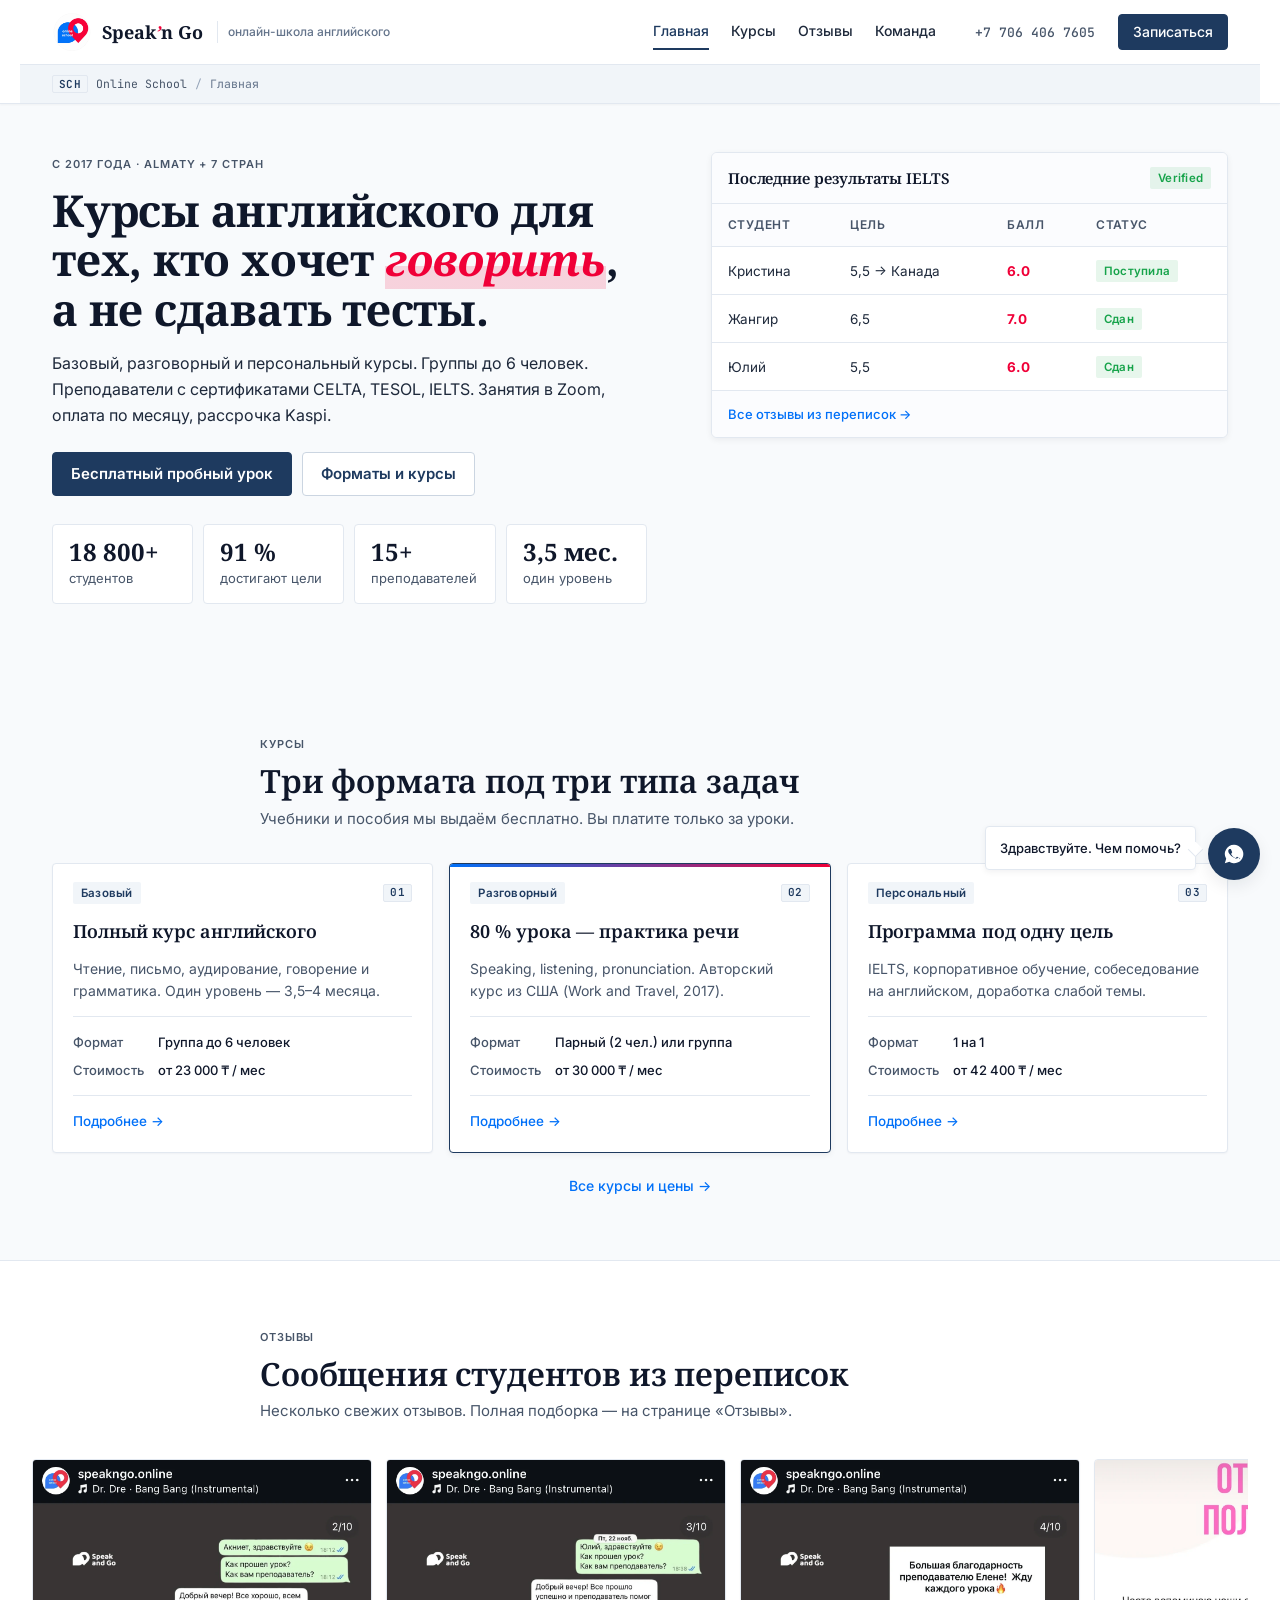
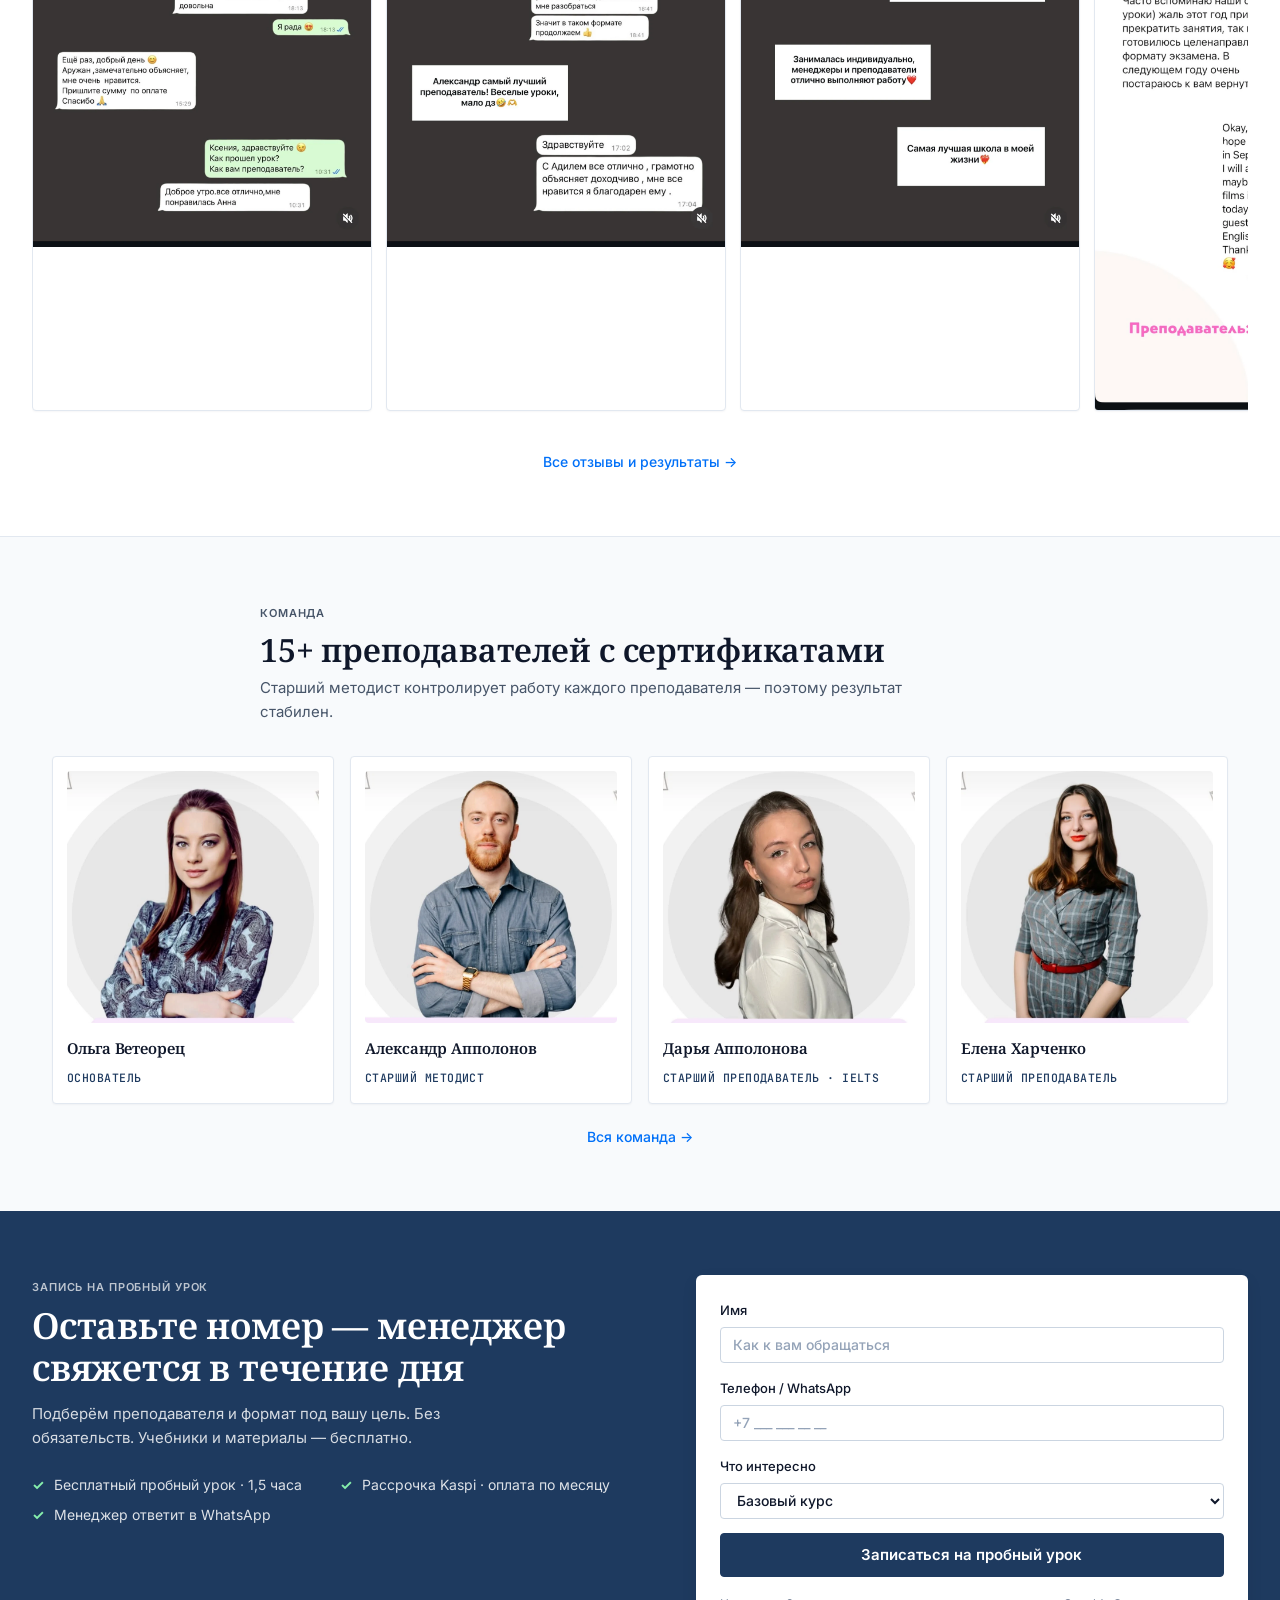
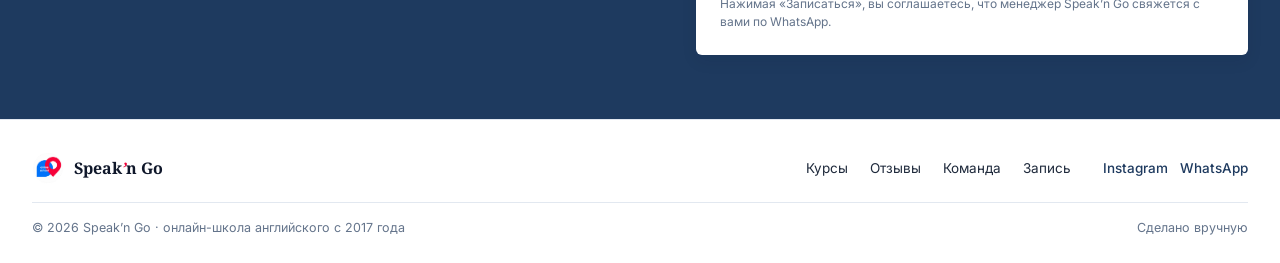
==== commit c8f8a422: "split into 4 pages + persistent chat with quick replies" ====
--- a/index.html
+++ b/index.html
@@ -4,7 +4,7 @@
 <meta charset="utf-8" />
 <meta name="viewport" content="width=device-width,initial-scale=1,viewport-fit=cover" />
 <title>Speak'n Go — онлайн-школа английского</title>
-<meta name="description" content="Speak'n Go — онлайн-школа английского. Базовый, разговорный и персональный курсы. Преподаватели с CELTA, TESOL, IELTS. Группы до 6 человек. Бесплатный пробный урок." />
+<meta name="description" content="Speak'n Go — онлайн-школа английского с 2017 года. Базовый, разговорный и персональный курсы. Преподаватели с CELTA, TESOL, IELTS. Группы до 6 человек. Бесплатный пробный урок." />
 <meta name="theme-color" content="#1E3A5F" />
 
 <link rel="icon" type="image/png" href="assets/logo-clean.png" />
@@ -22,22 +22,22 @@
 <link href="https://fonts.googleapis.com/css2?family=Noto+Serif:ital,wght@0,400;0,600;0,700;1,400;1,600&family=Inter:wght@400;500;600;700&family=JetBrains+Mono:wght@400;500;600&display=swap" rel="stylesheet" />
 <link rel="stylesheet" href="style.css" />
 </head>
-<body>
+<body data-page="home">
 
 <a class="skip" href="#main">К содержанию</a>
 
 <header class="topbar">
   <div class="topbar__row">
-    <a class="brand" href="#top" aria-label="Speak'n Go">
+    <a class="brand" href="index.html" aria-label="Speak'n Go">
       <img src="assets/logo-clean.webp" alt="" width="40" height="40" />
       <span class="brand__name">Speak<span>’</span>n Go</span>
       <span class="brand__sub">онлайн-школа английского</span>
     </a>
     <nav class="topbar__nav" aria-label="Главное меню">
-      <a href="#courses">Курсы</a>
-      <a href="#results">Отзывы</a>
-      <a href="#team">Команда</a>
-      <a href="#faq">Вопросы</a>
+      <a href="index.html" class="is-active">Главная</a>
+      <a href="courses.html">Курсы</a>
+      <a href="results.html">Отзывы</a>
+      <a href="team.html">Команда</a>
     </nav>
     <div class="topbar__cta">
       <a class="btn btn--ghost" href="tel:+77064067605">+7 706 406 7605</a>
@@ -48,17 +48,15 @@
     </button>
   </div>
   <nav id="mobileMenu" class="mobileMenu" hidden aria-label="Мобильное меню">
-    <a href="#courses" data-close>Курсы</a>
-    <a href="#results" data-close>Отзывы</a>
-    <a href="#team" data-close>Команда</a>
-    <a href="#faq" data-close>Вопросы</a>
+    <a href="index.html" data-close>Главная</a>
+    <a href="courses.html" data-close>Курсы</a>
+    <a href="results.html" data-close>Отзывы</a>
+    <a href="team.html" data-close>Команда</a>
     <a class="btn btn--primary mobileMenu__cta" href="#lead" data-close>Записаться</a>
   </nav>
   <div class="topbar__crumb">
     <span class="kbd">SCH</span>
     <span>Online School</span>
-    <span class="sep">/</span>
-    <span>Курсы английского</span>
     <span class="sep">/</span>
     <span class="muted">Главная</span>
   </div>
@@ -78,7 +76,7 @@
       </p>
       <div class="hero__cta">
         <a class="btn btn--primary btn--lg" href="#lead">Бесплатный пробный урок</a>
-        <a class="btn btn--secondary btn--lg" href="#courses">Форматы и курсы</a>
+        <a class="btn btn--secondary btn--lg" href="courses.html">Форматы и курсы</a>
       </div>
       <ul class="hero__meta">
         <li><b>18 800+</b> студентов</li>
@@ -119,13 +117,13 @@
         </tbody>
       </table>
       <footer class="panel__foot">
-        <a href="#results" class="link">Все отзывы из переписок →</a>
+        <a href="results.html" class="link">Все отзывы из переписок →</a>
       </footer>
     </aside>
   </div>
 </section>
 
-<section id="courses" class="section">
+<section id="courses-preview" class="section">
   <header class="section__head">
     <span class="overline">Курсы</span>
     <h2>Три формата под три типа задач</h2>
@@ -139,14 +137,12 @@
         <span class="kbd">01</span>
       </header>
       <h3>Полный курс английского</h3>
-      <p>Чтение, письмо, аудирование, говорение и грамматика. Один уровень — 3,5–4 месяца, в конце финальный экзамен и сертификат школы.</p>
+      <p>Чтение, письмо, аудирование, говорение и грамматика. Один уровень — 3,5–4 месяца.</p>
       <dl class="kv">
         <dt>Формат</dt><dd>Группа до 6 человек</dd>
-        <dt>График</dt><dd>3 × 1,5 часа в неделю</dd>
-        <dt>Длительность</dt><dd>3,5–4 месяца / уровень</dd>
         <dt>Стоимость</dt><dd>от 23 000 ₸ / мес</dd>
       </dl>
-      <a class="link" href="#lead">Записаться на пробный →</a>
+      <a class="link" href="courses.html#basic">Подробнее →</a>
     </article>
 
     <article class="card card--accent">
@@ -155,14 +151,12 @@
         <span class="kbd">02</span>
       </header>
       <h3>80 % урока — практика речи</h3>
-      <p>Speaking, listening, pronunciation. Авторский курс, привезённый основателем из США (Work&nbsp;and&nbsp;Travel, 2017). Подходит тем, у кого «всё знаю, но молчу».</p>
+      <p>Speaking, listening, pronunciation. Авторский курс из США (Work&nbsp;and&nbsp;Travel, 2017).</p>
       <dl class="kv">
         <dt>Формат</dt><dd>Парный (2 чел.) или группа</dd>
-        <dt>График</dt><dd>3 × 1 час в неделю</dd>
-        <dt>Длительность</dt><dd>от 1 месяца</dd>
         <dt>Стоимость</dt><dd>от 30 000 ₸ / мес</dd>
       </dl>
-      <a class="link" href="#lead">Записаться на пробный →</a>
+      <a class="link" href="courses.html#speaking">Подробнее →</a>
     </article>
 
     <article class="card">
@@ -171,156 +165,63 @@
         <span class="kbd">03</span>
       </header>
       <h3>Программа под одну цель</h3>
-      <p>Подготовка к IELTS, корпоративное обучение, собеседование на английском, доработка одной слабой темы. Преподаватель и план подбираются под результат.</p>
+      <p>IELTS, корпоративное обучение, собеседование на английском, доработка слабой темы.</p>
       <dl class="kv">
         <dt>Формат</dt><dd>1 на 1</dd>
-        <dt>График</dt><dd>от 2 уроков в месяц</dd>
-        <dt>Длительность</dt><dd>зависит от цели</dd>
         <dt>Стоимость</dt><dd>от 42 400 ₸ / мес</dd>
       </dl>
-      <a class="link" href="#lead">Записаться на пробный →</a>
-    </article>
-  </div>
-</section>
-
-<section id="results" class="section">
+      <a class="link" href="courses.html#personal">Подробнее →</a>
+    </article>
+  </div>
+  <p class="center muted small more"><a class="link" href="courses.html">Все курсы и цены →</a></p>
+</section>
+
+<section id="results-preview" class="section section--alt">
   <header class="section__head">
     <span class="overline">Отзывы</span>
     <h2>Сообщения студентов из переписок</h2>
-    <p class="section__lead">Ниже — оригиналы скриншотов. По клику открываются в полный размер.</p>
+    <p class="section__lead">Несколько свежих отзывов. Полная подборка — на странице «Отзывы».</p>
   </header>
 
   <div class="carousel" aria-label="Отзывы студентов">
     <figure class="thumb"><img src="assets/reviews/wa-1.webp" alt="Сообщение студента Speak'n Go" loading="lazy" /></figure>
     <figure class="thumb"><img src="assets/reviews/wa-2.webp" alt="Сообщение студента Speak'n Go" loading="lazy" /></figure>
     <figure class="thumb"><img src="assets/reviews/wa-3.webp" alt="Сообщение студента Speak'n Go" loading="lazy" /></figure>
-    <figure class="thumb"><img src="assets/reviews/wa-4.webp" alt="Сообщение студента Speak'n Go" loading="lazy" /></figure>
-    <figure class="thumb"><img src="assets/reviews/wa-5.webp" alt="Сообщение студента Speak'n Go" loading="lazy" /></figure>
-    <figure class="thumb"><img src="assets/reviews/wa-6.webp" alt="Сообщение студента Speak'n Go" loading="lazy" /></figure>
-    <figure class="thumb"><img src="assets/reviews/wa-7.webp" alt="Сообщение студента Speak'n Go" loading="lazy" /></figure>
-    <figure class="thumb"><img src="assets/reviews/wa-8.webp" alt="Сообщение студента Speak'n Go" loading="lazy" /></figure>
     <figure class="thumb"><img src="assets/reviews/polina.webp" alt="Отзыв Полины — преподаватель Дарья" loading="lazy" /></figure>
   </div>
-</section>
-
-<section id="team" class="section section--alt">
+  <p class="center muted small more"><a class="link" href="results.html">Все отзывы и результаты →</a></p>
+</section>
+
+<section id="team-preview" class="section">
   <header class="section__head">
     <span class="overline">Команда</span>
     <h2>15+ преподавателей с сертификатами</h2>
     <p class="section__lead">Старший методист контролирует работу каждого преподавателя — поэтому результат стабилен.</p>
   </header>
 
-  <div class="grid grid--5">
-
+  <div class="grid grid--4">
     <article class="person">
       <img src="assets/teachers/olga.webp" alt="Ольга Ветеорец" loading="lazy" />
       <h4>Ольга Ветеорец</h4>
       <p class="person__role">Основатель</p>
-      <p class="person__bio">Авторский разговорный курс из США (Work&nbsp;and&nbsp;Travel, 2017). Создатель программ и учебников школы.</p>
-    </article>
-
+    </article>
     <article class="person">
       <img src="assets/teachers/alexandr.webp" alt="Александр Апполонов" loading="lazy" />
       <h4>Александр Апполонов</h4>
-      <p class="person__role">Старший преподаватель · методист</p>
-      <p class="person__bio">Контролирует работу всех преподавателей. Колледж + университет + магистратура. 5 лет опыта.</p>
-    </article>
-
+      <p class="person__role">Старший методист</p>
+    </article>
     <article class="person">
       <img src="assets/teachers/darya.webp" alt="Дарья Апполонова" loading="lazy" />
       <h4>Дарья Апполонова</h4>
-      <p class="person__role">Старший преподаватель</p>
-      <p class="person__bio">Университет, специальность «преподаватель английского». 4 года. Ведёт IELTS-подготовку.</p>
-    </article>
-
+      <p class="person__role">Старший преподаватель · IELTS</p>
+    </article>
     <article class="person">
       <img src="assets/teachers/elena.webp" alt="Елена Харченко" loading="lazy" />
       <h4>Елена Харченко</h4>
       <p class="person__role">Старший преподаватель</p>
-      <p class="person__bio">Английский + немецкий. 5 лет. Speaking-клубы, мастер-классы, методика.</p>
-    </article>
-
-    <article class="person">
-      <img src="assets/teachers/anastasia.webp" alt="Анастасия Кириллова" loading="lazy" />
-      <h4>Анастасия Кириллова</h4>
-      <p class="person__role">Преподаватель</p>
-      <p class="person__bio">Английский + немецкий. Более 4 лет в образовательной сфере.</p>
-    </article>
-
-    <article class="person">
-      <img src="assets/teachers/elfida.webp" alt="Эльфида Мазманова" loading="lazy" />
-      <h4>Эльфида Мазманова</h4>
-      <p class="person__role">Преподаватель · TESOL</p>
-      <p class="person__bio">AUCA + магистратура Bard College, Нью-Йорк (Master of Arts in Teaching). Сертификат TESOL.</p>
-    </article>
-
-    <article class="person">
-      <img src="assets/teachers/aruzhan.webp" alt="Аружан Сейдікәрімова" loading="lazy" />
-      <h4>Аружан Сейдікәрімова</h4>
-      <p class="person__role">Преподаватель · қазақша / русский</p>
-      <p class="person__bio">Бакалавр переводческого дела (Университет им. Сулеймана Демиреля). 4+ года. Сдавала IELTS.</p>
-    </article>
-
-    <article class="person">
-      <img src="assets/teachers/aleksandra.webp" alt="Александра Щебентовская" loading="lazy" />
-      <h4>Александра Щебентовская</h4>
-      <p class="person__role">Преподаватель</p>
-      <p class="person__bio">ЛГУ им. Пушкина (педагогика английского + немецкого). FLEX, Girne American University. 6 лет.</p>
-    </article>
-
-    <article class="person">
-      <img src="assets/teachers/anna.webp" alt="Анна Коротя" loading="lazy" />
-      <h4>Анна Коротя</h4>
-      <p class="person__role">Преподаватель</p>
-      <p class="person__bio">Магистр переводческого дела. 10 лет в преподавании. Work&nbsp;&amp;&nbsp;Travel США (2013), IELTS (2015).</p>
-    </article>
-
-    <article class="person">
-      <img src="assets/teachers/adil.webp" alt="Адиль Рахимбеков" loading="lazy" />
-      <h4>Адиль Рахимбеков</h4>
-      <p class="person__role">Преподаватель · IELTS 7.5</p>
-      <p class="person__bio">KTL, Astana → University of Business, Прага. 2+ года в образовательной сфере.</p>
-    </article>
-
-  </div>
-  <p class="muted small center">…и ещё пятеро в команде. Знакомим с конкретным учителем перед стартом.</p>
-</section>
-
-<section id="faq" class="section">
-  <header class="section__head">
-    <span class="overline">Вопросы</span>
-    <h2>Частые вопросы</h2>
-  </header>
-  <div class="qa">
-    <details>
-      <summary><span class="kbd">01</span> Сколько длится один уровень?</summary>
-      <p>В среднем 3,5–4 месяца. Зависит от количества занятий в неделю. В конце уровня — финальный экзамен; чтобы перейти дальше, нужно набрать 70 %+. После сдачи студент получает сертификат об окончании уровня.</p>
-    </details>
-    <details>
-      <summary><span class="kbd">02</span> Где проходят занятия?</summary>
-      <p>Онлайн, на платформе Zoom или Google Meet. Преподаватель видит вас, вы видите его и материалы. Все занятия записываются и остаются у вас.</p>
-    </details>
-    <details>
-      <summary><span class="kbd">03</span> Нужно ли покупать учебники?</summary>
-      <p>Нет. Все учебные материалы мы выдаём бесплатно в электронном формате — плюс пакет бонусов от школы.</p>
-    </details>
-    <details>
-      <summary><span class="kbd">04</span> Есть ли пробный урок?</summary>
-      <p>Да, два варианта. Бесплатно — в действующей группе вашего уровня (1,5 часа). Индивидуально — 2 400 ₸ за 1 час, изучаете первую тему вашего курса. Перед уроком менеджер бесплатно подбирает группу.</p>
-    </details>
-    <details>
-      <summary><span class="kbd">05</span> Как понять свой уровень?</summary>
-      <p>Перед записью наш менеджер проводит бесплатную консультацию: выявляет цели, желания и текущий уровень — после этого предлагает формат и программу.</p>
-    </details>
-    <details>
-      <summary><span class="kbd">06</span> Можно ли в рассрочку?</summary>
-      <p>Да, доступна рассрочка Kaspi. Также можно платить помесячно — без долгого договора.</p>
-    </details>
-    <details>
-      <summary><span class="kbd">07</span> На каких языках вы преподаёте?</summary>
-      <p>Объясняем на русском и казахском. Есть преподаватели, которые ведут уроки полностью на казахском.</p>
-    </details>
-  </div>
+    </article>
+  </div>
+  <p class="center muted small more"><a class="link" href="team.html">Вся команда →</a></p>
 </section>
 
 <section id="lead" class="section lead">
@@ -361,15 +262,15 @@
 
 <footer class="footer">
   <div class="footer__row">
-    <a class="brand brand--foot" href="#top" aria-label="Speak'n Go">
+    <a class="brand brand--foot" href="index.html" aria-label="Speak'n Go">
       <img src="assets/logo-clean.webp" alt="" width="32" height="32" />
       <span class="brand__name">Speak<span>’</span>n Go</span>
     </a>
     <nav class="footer__nav" aria-label="Подвал">
-      <a href="#courses">Курсы</a>
-      <a href="#results">Отзывы</a>
-      <a href="#team">Команда</a>
-      <a href="#faq">Вопросы</a>
+      <a href="courses.html">Курсы</a>
+      <a href="results.html">Отзывы</a>
+      <a href="team.html">Команда</a>
+      <a href="#lead">Запись</a>
     </nav>
     <div class="footer__contacts">
       <a href="https://instagram.com/speakngo.online" target="_blank" rel="noopener">Instagram</a>
--- a/style.css
+++ b/style.css
@@ -352,3 +352,51 @@
   .wa-greeting{display:none}
   .chat{right:12px;left:12px;width:auto;bottom:80px}
 }
+
+/* ====================== MULTI-PAGE EXTRAS ====================== */
+
+/* Active nav link */
+.topbar__nav a.is-active{color:var(--primary);border-bottom-color:var(--primary)}
+.mobileMenu a.is-active{color:var(--primary);background:var(--rail)}
+
+/* Breadcrumb link */
+.topbar__crumb a{color:var(--secondary);transition:color .12s}
+.topbar__crumb a:hover{color:var(--primary)}
+
+/* "See all" link under preview sections */
+.more{margin:24px 0 0}
+.more .link{font-size:14px;font-weight:500}
+
+/* Preview team grid (4 across at desktop) */
+.grid--4{grid-template-columns:repeat(2,1fr)}
+@media (min-width:760px){.grid--4{grid-template-columns:repeat(4,1fr)}}
+
+/* Page hero (subpages) */
+.page-hero{
+  background:var(--surface);border-bottom:1px solid var(--border);
+  padding:48px var(--pad) 36px;
+}
+.page-hero__inner{max-width:var(--max);margin:0 auto}
+.page-hero h1{margin:8px 0 14px;font-size:clamp(26px,3.4vw,38px);line-height:1.16}
+.page-hero .lede{margin:0;max-width:720px}
+
+/* Course rows on courses.html */
+.course-row{
+  max-width:var(--max);margin:0 auto;
+  display:grid;grid-template-columns:1fr;gap:18px;
+}
+@media (min-width:880px){
+  .course-row{grid-template-columns:160px 1fr;gap:36px;align-items:start}
+}
+.course-row__meta{display:flex;align-items:center;gap:8px;flex-wrap:wrap}
+.course-row__body h2{font-size:clamp(22px,2.6vw,28px);line-height:1.22;margin:0 0 10px}
+.course-row__body .section__lead{margin-bottom:18px}
+.course-row__body .btn{margin-top:18px}
+
+/* Wider key-value list for detail pages */
+.kv--wide{grid-template-columns:140px 1fr;gap:10px 18px;font-size:14px;padding:18px 0}
+@media (min-width:560px){.kv--wide{grid-template-columns:180px 1fr}}
+
+/* Single-column bullets */
+.bullets--col{grid-template-columns:1fr;max-width:680px}
+@media (min-width:760px){.bullets--col{grid-template-columns:1fr}}
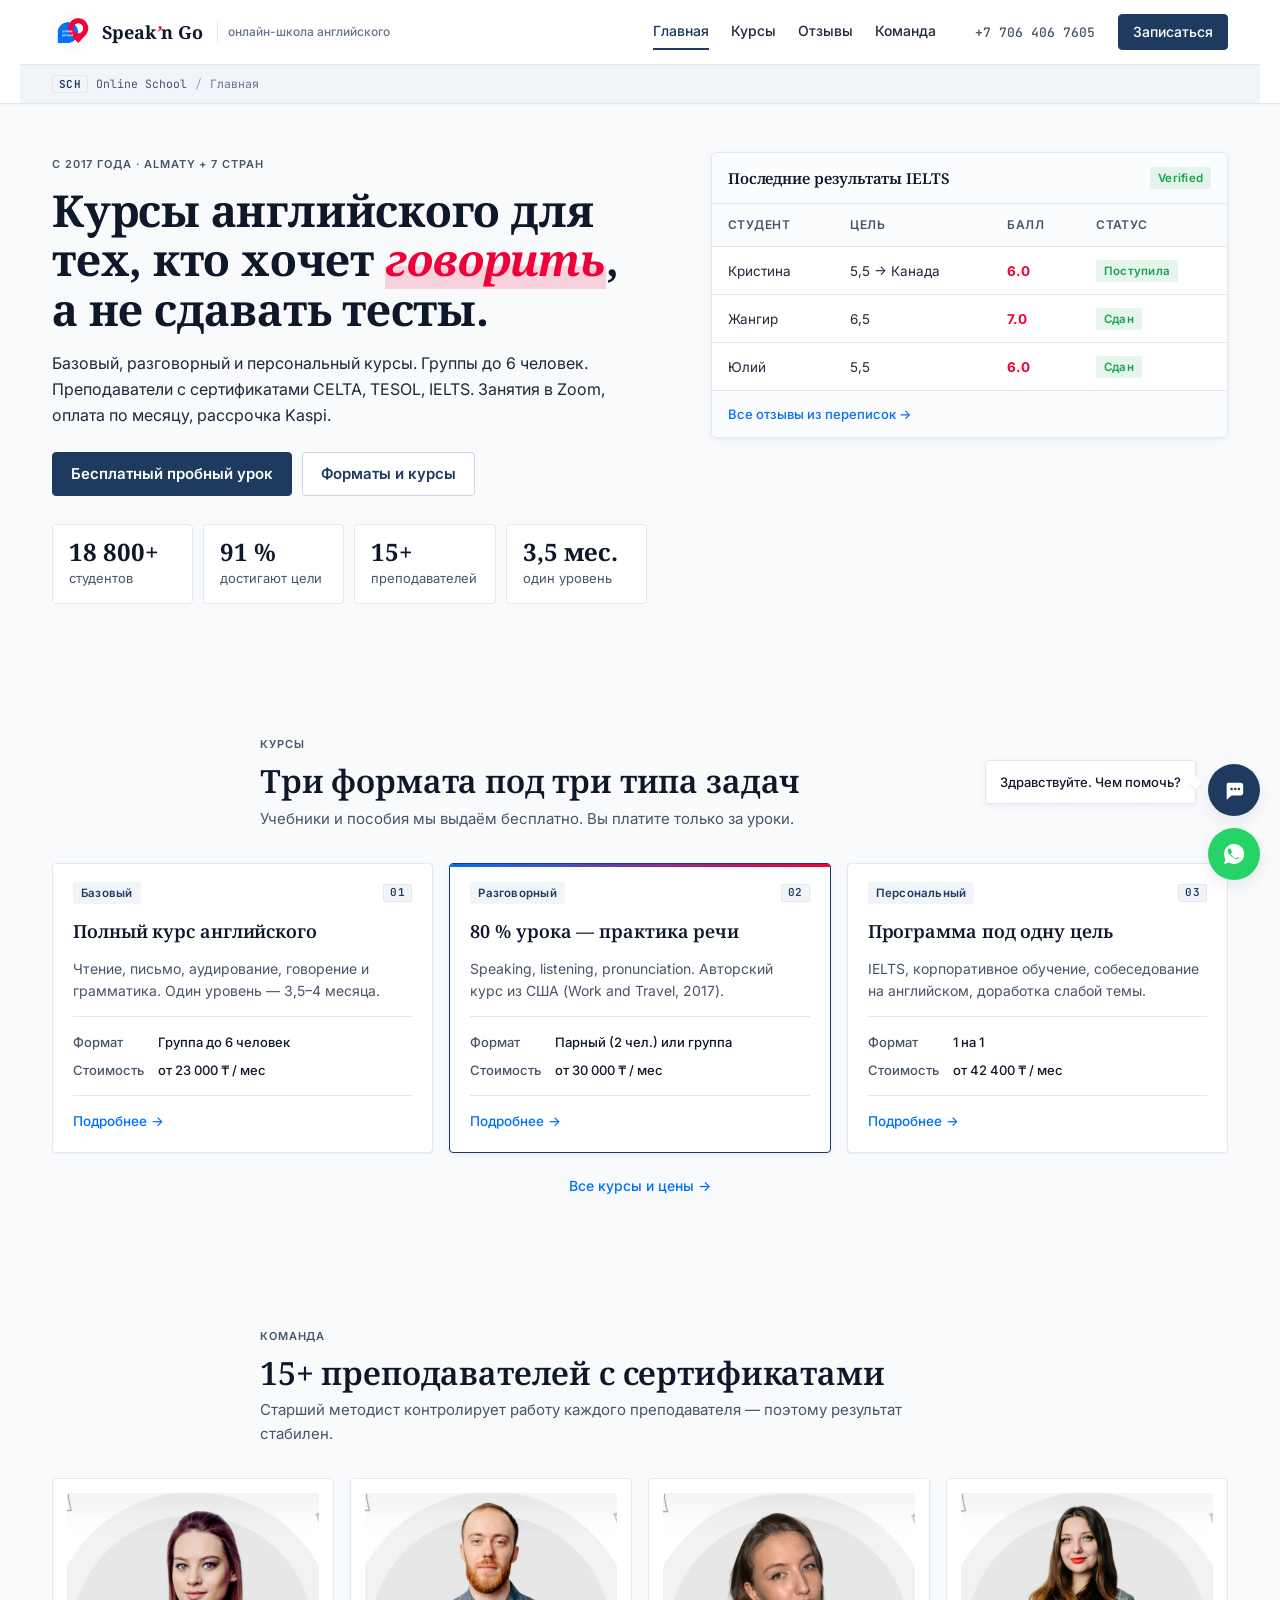
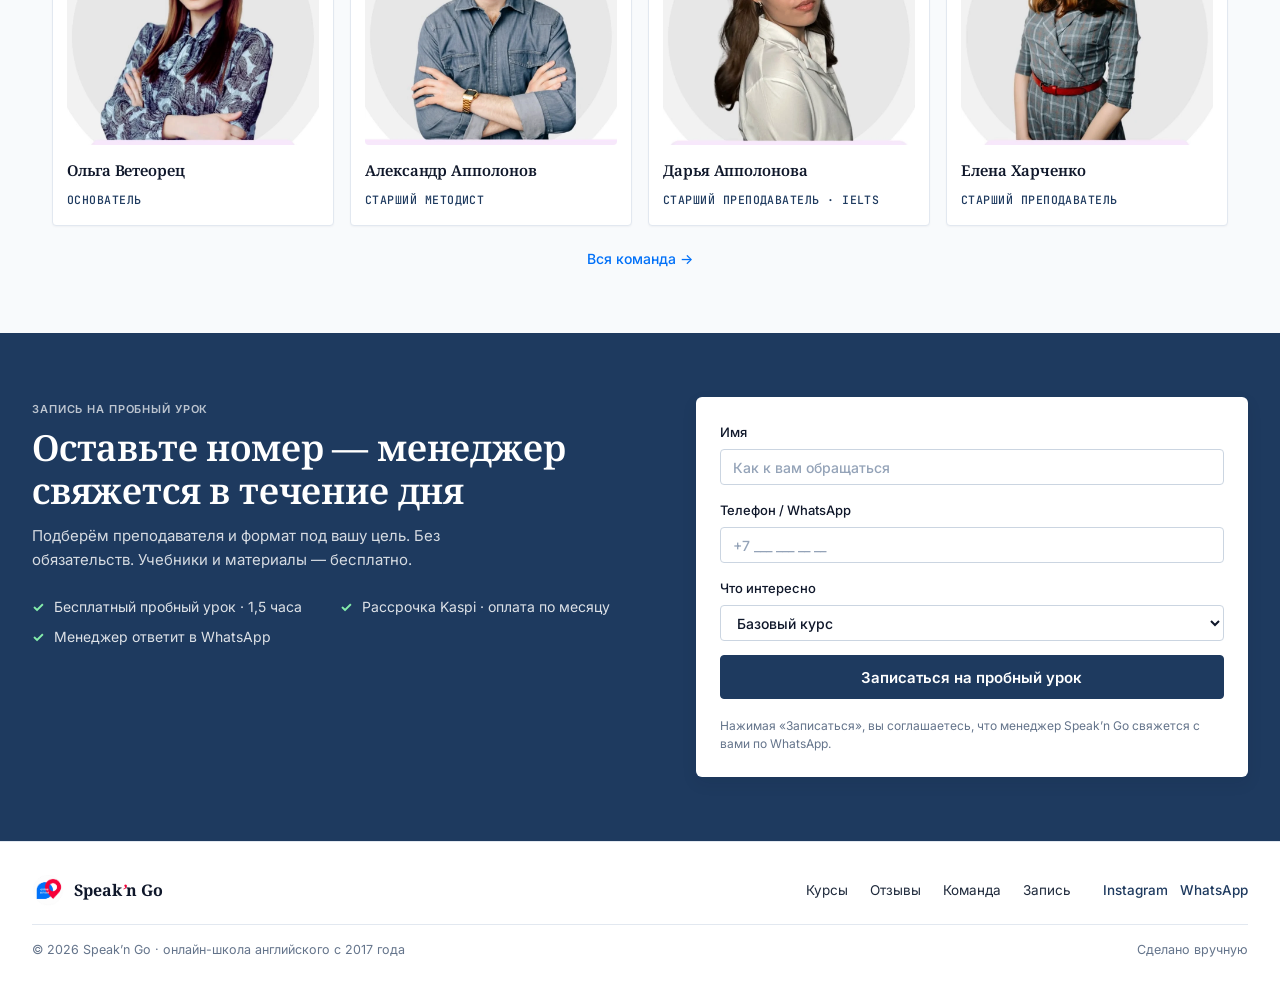
==== commit 7629fd1d: "add WhatsApp float; chat-bubble icon; drop reviews preview from home" ====
--- a/index.html
+++ b/index.html
@@ -176,22 +176,6 @@
   <p class="center muted small more"><a class="link" href="courses.html">Все курсы и цены →</a></p>
 </section>
 
-<section id="results-preview" class="section section--alt">
-  <header class="section__head">
-    <span class="overline">Отзывы</span>
-    <h2>Сообщения студентов из переписок</h2>
-    <p class="section__lead">Несколько свежих отзывов. Полная подборка — на странице «Отзывы».</p>
-  </header>
-
-  <div class="carousel" aria-label="Отзывы студентов">
-    <figure class="thumb"><img src="assets/reviews/wa-1.webp" alt="Сообщение студента Speak'n Go" loading="lazy" /></figure>
-    <figure class="thumb"><img src="assets/reviews/wa-2.webp" alt="Сообщение студента Speak'n Go" loading="lazy" /></figure>
-    <figure class="thumb"><img src="assets/reviews/wa-3.webp" alt="Сообщение студента Speak'n Go" loading="lazy" /></figure>
-    <figure class="thumb"><img src="assets/reviews/polina.webp" alt="Отзыв Полины — преподаватель Дарья" loading="lazy" /></figure>
-  </div>
-  <p class="center muted small more"><a class="link" href="results.html">Все отзывы и результаты →</a></p>
-</section>
-
 <section id="team-preview" class="section">
   <header class="section__head">
     <span class="overline">Команда</span>
@@ -283,8 +267,11 @@
   </div>
 </footer>
 
-<button class="wa-float" id="chatToggle" aria-controls="chat" aria-expanded="false" aria-label="Открыть чат">
-  <svg width="22" height="22" viewBox="0 0 24 24" aria-hidden="true"><path fill="currentColor" d="M12 2a10 10 0 0 0-8.5 15.2L2 22l4.9-1.5A10 10 0 1 0 12 2Zm5 13.6c-.2.6-1.2 1.2-1.7 1.3-.5.1-1.1.1-1.7-.1-.4-.1-1-.3-1.6-.6a13 13 0 0 1-5.1-4.5 5.7 5.7 0 0 1-1.2-3c0-.6.2-1.2.6-1.6.4-.4.8-.5 1-.5h.7c.2 0 .5-.1.8.6l1.1 2.6c.1.2.1.4 0 .6l-.4.6-.5.6c-.2.2-.3.4-.1.7.2.3.9 1.4 1.9 2.3 1.3 1.1 2.4 1.5 2.7 1.7.3.1.5.1.7-.1l.8-.9c.2-.3.5-.2.7-.1l2.3 1.1c.3.1.5.2.6.4.1.2.1.5-.1 1.1Z"/></svg>
+<a class="wa-float" href="https://wa.me/77064067605" target="_blank" rel="noopener" aria-label="Написать в WhatsApp">
+  <svg width="24" height="24" viewBox="0 0 24 24" aria-hidden="true"><path fill="currentColor" d="M12 2a10 10 0 0 0-8.5 15.2L2 22l4.9-1.5A10 10 0 1 0 12 2Zm5 13.6c-.2.6-1.2 1.2-1.7 1.3-.5.1-1.1.1-1.7-.1-.4-.1-1-.3-1.6-.6a13 13 0 0 1-5.1-4.5 5.7 5.7 0 0 1-1.2-3c0-.6.2-1.2.6-1.6.4-.4.8-.5 1-.5h.7c.2 0 .5-.1.8.6l1.1 2.6c.1.2.1.4 0 .6l-.4.6-.5.6c-.2.2-.3.4-.1.7.2.3.9 1.4 1.9 2.3 1.3 1.1 2.4 1.5 2.7 1.7.3.1.5.1.7-.1l.8-.9c.2-.3.5-.2.7-.1l2.3 1.1c.3.1.5.2.6.4.1.2.1.5-.1 1.1Z"/></svg>
+</a>
+<button class="chat-float" id="chatToggle" aria-controls="chat" aria-expanded="false" aria-label="Открыть чат">
+  <svg width="22" height="22" viewBox="0 0 24 24" aria-hidden="true"><path fill="currentColor" d="M5 4h14a3 3 0 0 1 3 3v8a3 3 0 0 1-3 3H9.4L4 22.5V7a3 3 0 0 1 1-3zm3 7a1.4 1.4 0 1 0 2.8 0 1.4 1.4 0 0 0-2.8 0zm4 0a1.4 1.4 0 1 0 2.8 0 1.4 1.4 0 0 0-2.8 0zm4 0a1.4 1.4 0 1 0 2.8 0 1.4 1.4 0 0 0-2.8 0z"/></svg>
 </button>
 <div class="wa-greeting" id="chatGreeting">Здравствуйте. Чем помочь?</div>
 
--- a/style.css
+++ b/style.css
@@ -305,16 +305,18 @@
 .footer__legal{max-width:var(--max);margin:14px auto 0;display:flex;flex-wrap:wrap;justify-content:space-between;gap:8px;font-size:12.5px;color:var(--muted)}
 
 /* ====================== FLOATING WA + CHAT ====================== */
-.wa-float{
-  position:fixed;right:20px;bottom:20px;z-index:60;
+.wa-float,.chat-float{
+  position:fixed;right:20px;z-index:60;
   width:52px;height:52px;border-radius:50%;
-  background:var(--primary);color:#fff;
   display:inline-flex;align-items:center;justify-content:center;
-  box-shadow:var(--shadow-3);transition:background .15s;
-}
-.wa-float:hover{background:var(--primary-2)}
+  color:#fff;box-shadow:var(--shadow-3);transition:background .15s,transform .15s;
+}
+.wa-float{bottom:20px;background:#25D366}
+.wa-float:hover{background:#1FB857}
+.chat-float{bottom:84px;background:var(--primary)}
+.chat-float:hover{background:var(--primary-2)}
 .wa-greeting{
-  position:fixed;right:84px;bottom:30px;z-index:59;
+  position:fixed;right:84px;bottom:96px;z-index:59;
   background:var(--surface);color:var(--ink);
   padding:10px 14px;font-size:13px;font-weight:500;
   border:1px solid var(--border);border-radius:var(--r);box-shadow:var(--shadow-2);
@@ -324,7 +326,7 @@
 .wa-greeting::after{content:"";position:absolute;right:-6px;bottom:14px;width:10px;height:10px;background:var(--surface);transform:rotate(45deg);border-right:1px solid var(--border);border-bottom:1px solid var(--border)}
 
 .chat{
-  position:fixed;right:20px;bottom:84px;z-index:61;
+  position:fixed;right:20px;bottom:148px;z-index:61;
   width:min(360px,calc(100vw - 40px));max-height:min(560px,calc(100vh - 130px));
   background:var(--surface);border:1px solid var(--border);border-radius:var(--r-xl);
   box-shadow:var(--shadow-4);display:flex;flex-direction:column;overflow:hidden;
@@ -350,7 +352,10 @@
 
 @media (max-width:520px){
   .wa-greeting{display:none}
-  .chat{right:12px;left:12px;width:auto;bottom:80px}
+  .chat{right:12px;left:12px;width:auto;bottom:144px;max-height:calc(100vh - 180px)}
+  .wa-float,.chat-float{right:14px}
+  .wa-float{bottom:14px}
+  .chat-float{bottom:78px}
 }
 
 /* ====================== MULTI-PAGE EXTRAS ====================== */
